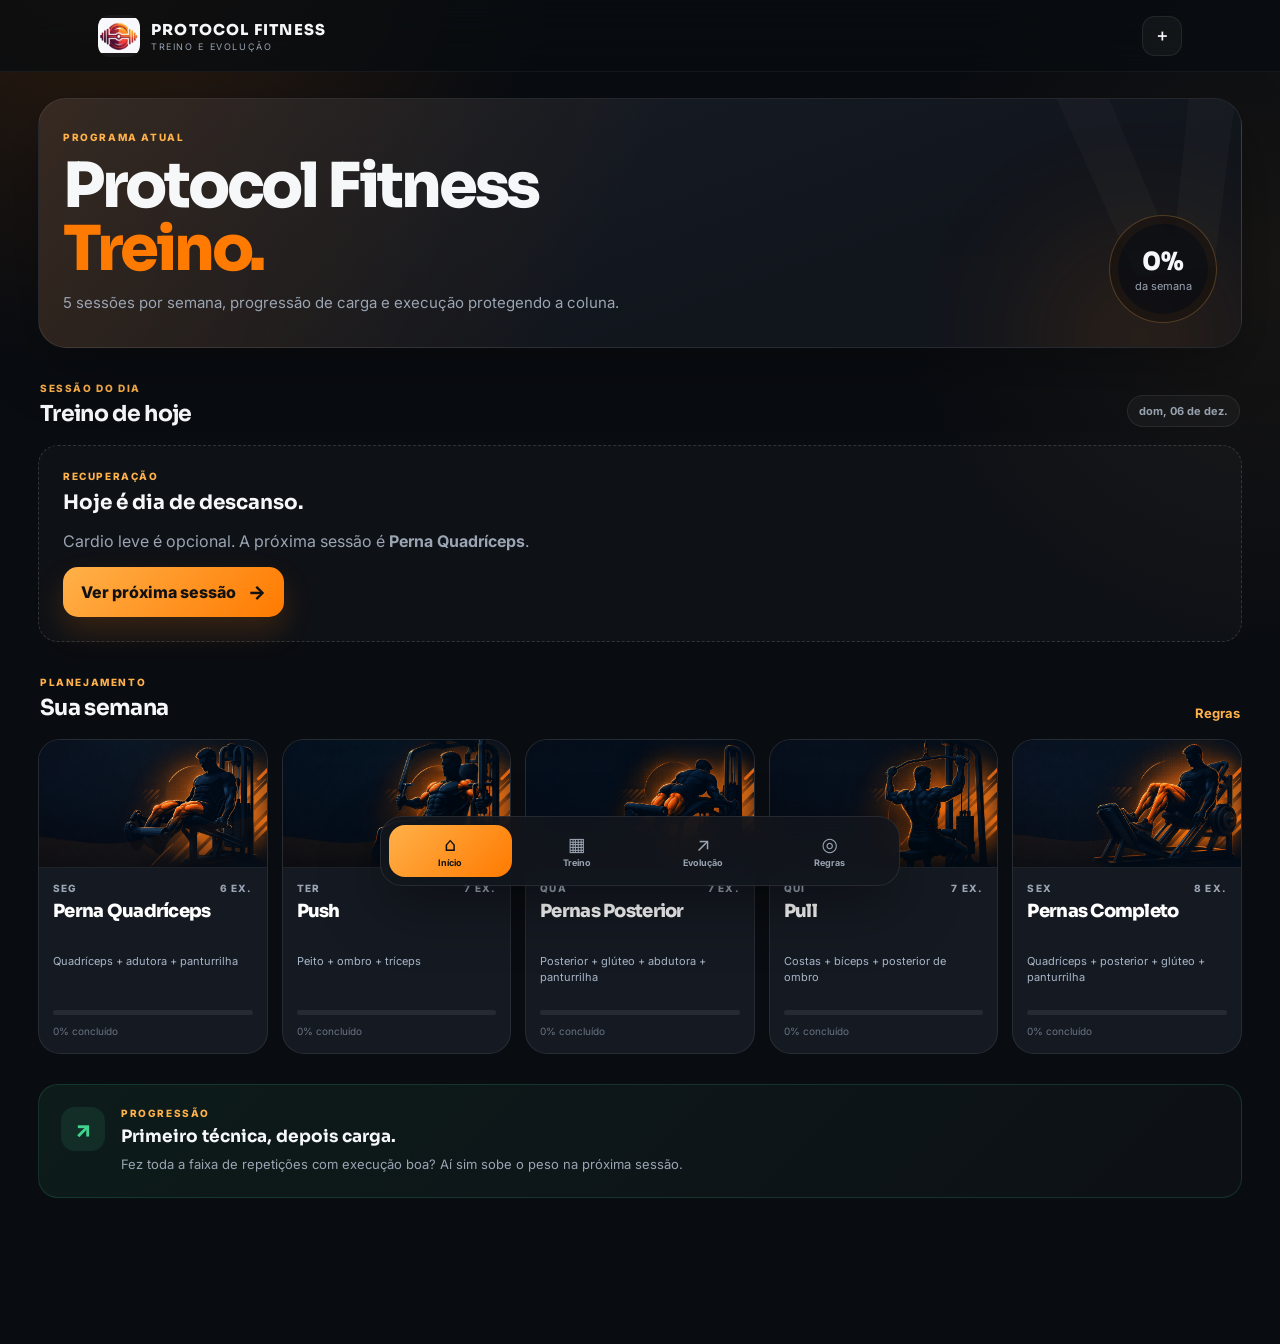
==== index.html @ 6de8e130 "Add files via upload" ====
<!doctype html>
<html lang="pt-BR">
<head>
  <meta charset="utf-8">
  <meta name="viewport" content="width=device-width, initial-scale=1, viewport-fit=cover">
  <meta name="theme-color" content="#0A0D12">
  <meta name="description" content="Treino de ganho de volume com prioridade em pernas.">
  <title>Protocol Fitness</title>
  <link rel="manifest" href="manifest.json?v=20260724-1">
  <link rel="preconnect" href="https://fonts.googleapis.com">
  <link rel="preconnect" href="https://fonts.gstatic.com" crossorigin>
  <link href="https://fonts.googleapis.com/css2?family=Inter:wght@400;500;600;700;800&family=Sora:wght@600;700;800&display=swap" rel="stylesheet">
  <link rel="stylesheet" href="css/style.css?v=20260724-1">
</head>
<body>
  <div class="app-shell">
    <header class="topbar">
      
      <a class="brand" href="index.html" aria-label="Página inicial">
        <img class="brand-logo" src="assets/icons/protocol-fitness-logo.png" alt="Protocol Fitness">
        <span><strong>PROTOCOL FITNESS</strong><small>TREINO E EVOLUÇÃO</small></span>
      </a>
      <button class="icon-button" id="installButton" hidden aria-label="Instalar aplicativo">＋</button>
    </header>

    <main class="page home-page">
      <section class="hero">
        <div class="hero-copy">
          <span class="eyebrow">PROGRAMA ATUAL</span>
          <h1>Protocol Fitness <span>Treino.</span></h1>
          <p>5 sessões por semana, progressão de carga e execução protegendo a coluna.</p>
        </div>
        <div class="hero-stat">
          <strong id="weekPercent">0%</strong>
          <span>da semana</span>
        </div>
      </section>

      <section class="section-block" aria-labelledby="todayTitle">
        <div class="section-heading">
          <div>
            <span class="eyebrow">SESSÃO DO DIA</span>
            <h2 id="todayTitle">Treino de hoje</h2>
          </div>
          <span class="date-pill" id="todayDate"></span>
        </div>
        <div id="todayWorkout"></div>
      </section>

      <section class="section-block" aria-labelledby="weekTitle">
        <div class="section-heading">
          <div>
            <span class="eyebrow">PLANEJAMENTO</span>
            <h2 id="weekTitle">Sua semana</h2>
          </div>
          <a class="text-link" href="orientacoes.html">Regras</a>
        </div>
        <div class="week-grid" id="weekGrid"></div>
      </section>

      <section class="insight-card">
        <div class="insight-icon">↗</div>
        <div>
          <span class="eyebrow">PROGRESSÃO</span>
          <h3>Primeiro técnica, depois carga.</h3>
          <p>Fez toda a faixa de repetições com execução boa? Aí sim sobe o peso na próxima sessão.</p>
        </div>
      </section>
    </main>

    <nav class="bottom-nav" aria-label="Navegação principal">
      <a class="nav-item active" href="index.html"><span>⌂</span><small>Início</small></a>
      <a class="nav-item" href="#weekTitle"><span>▦</span><small>Treino</small></a>
      <a class="nav-item" href="progresso.html"><span>↗</span><small>Evolução</small></a>
      <a class="nav-item" href="orientacoes.html"><span>◎</span><small>Regras</small></a>
    </nav>
  </div>

  <script src="js/treino-data.js?v=20260724-1"></script>
  <script src="js/storage.js?v=20260724-1"></script>
  <script src="js/app.js?v=20260724-1"></script>
</body>
</html>
---- css/style.css ----
:root {
  --bg: #090C11;
  --bg-soft: #0F131A;
  --surface: #151A22;
  --surface-2: #1B212B;
  --surface-3: #222A35;
  --line: rgba(255, 255, 255, .08);
  --line-strong: rgba(255, 255, 255, .14);
  --text: #F6F7F9;
  --muted: #9AA4B2;
  --muted-2: #697383;
  --orange: #FF7A00;
  --orange-2: #FFB14A;
  --green: #40D28F;
  --red: #FF5C67;
  --shadow: 0 20px 60px rgba(0, 0, 0, .28);
  --radius-sm: 14px;
  --radius: 20px;
  --radius-lg: 28px;
  --safe-bottom: max(18px, env(safe-area-inset-bottom));
}

* { box-sizing: border-box; }
html { scroll-behavior: smooth; }
body {
  margin: 0;
  color: var(--text);
  background:
    radial-gradient(circle at 8% -6%, rgba(255,122,0,.16), transparent 28rem),
    radial-gradient(circle at 100% 20%, rgba(255,177,74,.06), transparent 24rem),
    var(--bg);
  font-family: Inter, system-ui, -apple-system, BlinkMacSystemFont, "Segoe UI", sans-serif;
  min-height: 100vh;
}
button, input { font: inherit; }
button, a { -webkit-tap-highlight-color: transparent; }
a { color: inherit; text-decoration: none; }
img { display: block; max-width: 100%; }

.app-shell { min-height: 100vh; padding-bottom: calc(88px + var(--safe-bottom)); }
.page { width: min(100%, 1120px); margin: 0 auto; padding: 18px 18px 40px; }

.topbar {
  position: sticky;
  top: 0;
  z-index: 20;
  height: 72px;
  display: flex;
  align-items: center;
  justify-content: space-between;
  padding: 0 max(18px, calc((100vw - 1120px)/2 + 18px));
  background: rgba(9,12,17,.76);
  backdrop-filter: blur(18px);
  border-bottom: 1px solid rgba(255,255,255,.05);
}
.brand { display: inline-flex; align-items: center; gap: 11px; }
.brand-mark {
  width: 38px; height: 38px; display: grid; place-items: center;
  border-radius: 12px; font: 800 18px Sora; color: #111;
  background: linear-gradient(135deg, var(--orange-2), var(--orange));
  box-shadow: 0 10px 30px rgba(255,122,0,.22);
}
.brand strong { display: block; font: 800 15px Sora; letter-spacing: .08em; }
.brand small { display: block; margin-top: 2px; color: var(--muted); font-size: 9px; letter-spacing: .18em; }
.page-brand { font: 800 13px Sora; letter-spacing: .14em; }
.icon-button, .back-button {
  width: 40px; height: 40px; border: 1px solid var(--line);
  border-radius: 13px; background: rgba(255,255,255,.04); color: var(--text);
  display: grid; place-items: center; cursor: pointer; font-weight: 800;
}
.back-button { font-size: 30px; line-height: 1; padding-bottom: 4px; }
.icon-button.ghost { opacity: .55; cursor: default; }

.hero {
  position: relative;
  overflow: hidden;
  min-height: 248px;
  margin-top: 8px;
  padding: 32px 24px;
  border: 1px solid var(--line);
  border-radius: var(--radius-lg);
  background:
    linear-gradient(115deg, rgba(255,122,0,.13), transparent 48%),
    linear-gradient(160deg, #191E27, #11151C 68%);
  box-shadow: var(--shadow);
}
.hero::before {
  content: "V";
  position: absolute; right: -18px; top: -44px;
  font: 800 260px/1 Sora; color: rgba(255,255,255,.025);
  transform: rotate(-8deg);
}
.hero::after {
  content: "";
  position: absolute; width: 160px; height: 160px; right: 22px; bottom: -70px;
  border-radius: 50%; background: var(--orange); filter: blur(80px); opacity: .22;
}
.hero-copy { position: relative; z-index: 1; max-width: 620px; }
.eyebrow {
  display: block;
  color: var(--orange-2);
  font-size: 10px;
  font-weight: 800;
  letter-spacing: .16em;
}
.hero h1, .progress-hero h1, .rules-hero h1 {
  margin: 12px 0 10px;
  font: 800 clamp(34px, 7vw, 62px)/1.02 Sora;
  letter-spacing: -.05em;
}
.hero h1 span, .progress-hero h1 span { color: var(--orange); }
.hero p, .progress-hero p, .rules-hero p {
  margin: 0; max-width: 600px; color: var(--muted);
  font-size: 15px; line-height: 1.6;
}
.hero-stat {
  position: absolute; z-index: 2; right: 24px; bottom: 24px;
  width: 108px; height: 108px; border-radius: 50%;
  display: grid; place-content: center; text-align: center;
  background: rgba(9,12,17,.72);
  border: 1px solid rgba(255,177,74,.28);
  box-shadow: inset 0 0 0 8px rgba(255,122,0,.05);
}
.hero-stat strong { font: 800 25px Sora; }
.hero-stat span { margin-top: 2px; color: var(--muted); font-size: 11px; }

.section-block { margin-top: 30px; }
.section-heading {
  display: flex; justify-content: space-between; align-items: end;
  gap: 18px; margin-bottom: 14px; padding: 0 2px;
}
.section-heading h2 { margin: 6px 0 0; font: 700 22px Sora; letter-spacing: -.03em; }
.date-pill {
  padding: 8px 11px; border-radius: 999px; border: 1px solid var(--line);
  background: rgba(255,255,255,.035); color: var(--muted); font-size: 11px; font-weight: 700;
}
.text-link { color: var(--orange-2); font-size: 13px; font-weight: 700; }

.today-card {
  position: relative; min-height: 290px; overflow: hidden; border-radius: var(--radius-lg);
  border: 1px solid var(--line); background: var(--surface); box-shadow: var(--shadow);
}
.today-card .cover-image { position: absolute; inset: 0; width: 100%; height: 100%; object-fit: cover; }
.today-card::after {
  content: ""; position: absolute; inset: 0;
  background: linear-gradient(90deg, rgba(8,11,16,.98) 0%, rgba(8,11,16,.82) 48%, rgba(8,11,16,.1) 100%);
}
.today-content { position: relative; z-index: 2; max-width: 66%; padding: 28px; }
.today-content h3 { margin: 9px 0 8px; font: 800 clamp(27px, 6vw, 42px)/1.05 Sora; letter-spacing: -.05em; }
.today-content p { margin: 0 0 18px; color: #C3CAD4; line-height: 1.5; }
.meta-row { display: flex; flex-wrap: wrap; gap: 8px; margin-bottom: 22px; }
.meta-chip {
  padding: 8px 10px; border-radius: 999px; background: rgba(255,255,255,.07);
  border: 1px solid rgba(255,255,255,.07); color: #D8DDE5; font-size: 11px; font-weight: 700;
}
.primary-button, .secondary-button, .finish-button {
  border: 0; border-radius: 15px; cursor: pointer; font-weight: 800;
}
.primary-button {
  display: inline-flex; align-items: center; justify-content: center; gap: 12px;
  min-height: 50px; padding: 0 18px; background: linear-gradient(135deg, var(--orange-2), var(--orange));
  color: #111; box-shadow: 0 14px 30px rgba(255,122,0,.18);
}
.primary-button span { font-size: 19px; }
.primary-button.compact { min-height: 46px; }
.secondary-button {
  min-height: 46px; padding: 0 14px; color: var(--text);
  border: 1px solid var(--line); background: rgba(255,255,255,.05);
}
.text-button { border: 0; background: transparent; color: var(--muted); cursor: pointer; font-weight: 700; }

.rest-card {
  padding: 24px; border: 1px dashed var(--line-strong); border-radius: var(--radius);
  background: rgba(255,255,255,.025); color: var(--muted);
}
.rest-card h3 { color: var(--text); margin: 8px 0; font: 700 20px Sora; }

.week-grid { display: grid; grid-template-columns: repeat(5, minmax(0,1fr)); gap: 12px; }
.week-card {
  position: relative; min-height: 240px; overflow: hidden;
  border: 1px solid var(--line); border-radius: var(--radius);
  background: var(--surface); transition: transform .2s ease, border-color .2s ease;
}
.week-card:hover { transform: translateY(-3px); border-color: rgba(255,177,74,.28); }
.week-card img { width: 100%; height: 120px; object-fit: cover; border-bottom: 1px solid var(--line); }
.week-card-body { padding: 15px; }
.week-card-day { display: flex; justify-content: space-between; color: var(--muted); font-size: 10px; font-weight: 800; letter-spacing: .12em; }
.week-card h3 { margin: 10px 0 7px; font: 700 16px/1.15 Sora; letter-spacing: -.03em; }
.week-card p { margin: 0; color: var(--muted); font-size: 11px; line-height: 1.45; min-height: 32px; }
.mini-progress { height: 5px; margin-top: 14px; border-radius: 99px; overflow: hidden; background: rgba(255,255,255,.07); }
.mini-progress span { display: block; height: 100%; border-radius: inherit; background: linear-gradient(90deg, var(--orange), var(--orange-2)); }
.week-card-status { margin-top: 8px; color: var(--muted-2); font-size: 10px; }
.week-card-status.done { color: var(--green); }

.insight-card {
  margin-top: 30px; display: grid; grid-template-columns: auto 1fr; gap: 16px;
  padding: 22px; border-radius: var(--radius); border: 1px solid rgba(64,210,143,.16);
  background: linear-gradient(135deg, rgba(64,210,143,.08), rgba(255,255,255,.02));
}
.insight-icon {
  width: 44px; height: 44px; display: grid; place-items: center; border-radius: 14px;
  background: rgba(64,210,143,.1); color: var(--green); font-size: 22px; font-weight: 800;
}
.insight-card h3 { margin: 7px 0 7px; font: 700 17px Sora; }
.insight-card p { margin: 0; color: var(--muted); font-size: 13px; line-height: 1.55; }

.bottom-nav {
  position: fixed; z-index: 30; left: 50%; bottom: 14px;
  width: min(calc(100% - 24px), 520px); transform: translateX(-50%);
  display: grid; grid-template-columns: repeat(4,1fr); gap: 4px;
  padding: 8px; padding-bottom: max(8px, env(safe-area-inset-bottom));
  border: 1px solid rgba(255,255,255,.09); border-radius: 22px;
  background: rgba(18,22,29,.86); backdrop-filter: blur(18px); box-shadow: 0 22px 60px rgba(0,0,0,.36);
}
.nav-item {
  min-height: 52px; border-radius: 16px; display: grid; place-content: center; justify-items: center;
  gap: 3px; color: var(--muted); transition: .2s ease;
}
.nav-item span { font-size: 19px; line-height: 1; }
.nav-item small { font-size: 9px; font-weight: 700; }
.nav-item.active { color: #111; background: linear-gradient(135deg, var(--orange-2), var(--orange)); }

/* Workout */
.workout-cover {
  position: relative; min-height: 280px; overflow: hidden; border: 1px solid var(--line);
  border-radius: var(--radius-lg); background: var(--surface); box-shadow: var(--shadow);
}
.workout-cover img { position: absolute; inset: 0; width: 100%; height: 100%; object-fit: cover; }
.workout-cover::after { content: ""; position: absolute; inset: 0; background: linear-gradient(0deg, rgba(9,12,17,.98), rgba(9,12,17,.12)); }
.workout-cover-copy { position: absolute; z-index: 2; left: 24px; right: 24px; bottom: 24px; }
.workout-cover h1 { margin: 8px 0 8px; font: 800 clamp(30px,6vw,52px)/1.04 Sora; letter-spacing: -.05em; }
.workout-cover p { margin: 0; color: #CED4DD; }
.workout-progress-card {
  margin-top: 14px; padding: 18px; border: 1px solid var(--line); border-radius: var(--radius);
  background: var(--surface);
}
.progress-copy { display: flex; justify-content: space-between; align-items: center; margin-bottom: 12px; }
.progress-copy div { display: flex; gap: 7px; align-items: baseline; }
.progress-copy span { color: var(--muted); font-size: 12px; }
.progress-track { height: 8px; overflow: hidden; border-radius: 99px; background: rgba(255,255,255,.07); }
.progress-track span { display: block; width: 0; height: 100%; border-radius: inherit; background: linear-gradient(90deg,var(--orange),var(--orange-2)); transition: width .25s ease; }
.exercise-list { display: grid; gap: 14px; margin-top: 20px; }
.exercise-card {
  border: 1px solid var(--line); border-radius: var(--radius); overflow: hidden;
  background: linear-gradient(160deg, rgba(255,255,255,.035), rgba(255,255,255,.015));
}
.exercise-card-head { display: grid; grid-template-columns: 52px 1fr auto; gap: 13px; align-items: center; padding: 18px; }
.exercise-index {
  width: 52px; height: 52px; display: grid; place-items: center; border-radius: 16px;
  background: linear-gradient(135deg, rgba(255,177,74,.14), rgba(255,122,0,.06));
  color: var(--orange-2); border: 1px solid rgba(255,177,74,.16); font: 800 14px Sora;
}
.exercise-title h2 { margin: 0 0 5px; font: 700 17px/1.2 Sora; letter-spacing: -.03em; }
.exercise-title p { margin: 0; color: var(--muted); font-size: 11px; }
.exercise-badge { padding: 7px 9px; border-radius: 999px; background: rgba(255,255,255,.05); color: var(--muted); font-size: 10px; font-weight: 800; }
.exercise-note { margin: 0 18px 16px; padding: 12px 14px; border-left: 3px solid var(--orange); border-radius: 0 10px 10px 0; background: rgba(255,122,0,.06); color: #C9D0D9; font-size: 12px; line-height: 1.5; }
.set-table { border-top: 1px solid var(--line); }
.set-row {
  display: grid; grid-template-columns: 42px minmax(76px,1fr) minmax(76px,1fr) 48px;
  gap: 9px; align-items: center; padding: 11px 18px; border-bottom: 1px solid rgba(255,255,255,.05);
}
.set-row:last-child { border-bottom: 0; }
.set-number { color: var(--muted); font-size: 11px; font-weight: 800; }
.input-wrap { position: relative; }
.input-wrap input {
  width: 100%; height: 42px; padding: 0 30px 0 11px; color: var(--text);
  border: 1px solid var(--line); border-radius: 12px; outline: none; background: rgba(255,255,255,.035);
}
.input-wrap input:focus { border-color: rgba(255,122,0,.55); box-shadow: 0 0 0 3px rgba(255,122,0,.08); }
.input-wrap span { position: absolute; right: 9px; top: 50%; transform: translateY(-50%); color: var(--muted-2); font-size: 9px; }
.set-check {
  width: 42px; height: 42px; border-radius: 13px; border: 1px solid var(--line);
  background: rgba(255,255,255,.035); color: var(--muted); cursor: pointer; font-weight: 800;
}
.set-check.done { color: #07130D; background: var(--green); border-color: transparent; }
.finish-button {
  width: 100%; min-height: 56px; margin-top: 20px; padding: 0 20px;
  display: flex; align-items: center; justify-content: space-between;
  color: #111; background: linear-gradient(135deg,var(--orange-2),var(--orange));
  box-shadow: 0 16px 36px rgba(255,122,0,.18);
}
.timer-sheet {
  position: fixed; z-index: 50; inset: 0; display: none; align-items: end; justify-content: center;
  background: rgba(0,0,0,.56); backdrop-filter: blur(8px);
}
.timer-sheet.open { display: flex; }
.timer-panel {
  width: min(100%, 520px); padding: 12px 22px calc(24px + env(safe-area-inset-bottom));
  text-align: center; border-radius: 28px 28px 0 0; border: 1px solid var(--line);
  background: #151A22; box-shadow: 0 -20px 70px rgba(0,0,0,.4);
}
.timer-grip { width: 44px; height: 4px; margin: 0 auto 22px; border-radius: 99px; background: rgba(255,255,255,.15); }
.timer-value { display: block; margin: 8px 0; font: 800 58px Sora; letter-spacing: -.06em; }
.timer-panel p { margin: 0 0 20px; color: var(--muted); }
.timer-actions { display: grid; grid-template-columns: 1fr 1.3fr 1fr; gap: 10px; margin-bottom: 12px; }

/* Progress */
.progress-hero, .rules-hero { padding: 24px 2px 8px; }
.metric-grid { display: grid; grid-template-columns: repeat(3,1fr); gap: 12px; margin-top: 22px; }
.metric-card {
  min-height: 130px; padding: 18px; border-radius: var(--radius);
  border: 1px solid var(--line); background: var(--surface);
}
.metric-card span { color: var(--muted); font-size: 11px; font-weight: 700; }
.metric-card strong { display: block; margin: 12px 0 5px; font: 800 31px Sora; }
.metric-card small { color: var(--muted-2); }
.chart-card { padding: 20px; border: 1px solid var(--line); border-radius: var(--radius); background: var(--surface); }
.chart-row { display: grid; grid-template-columns: 84px 1fr 40px; gap: 12px; align-items: center; margin: 14px 0; }
.chart-row span { color: var(--muted); font-size: 11px; font-weight: 700; }
.chart-bar { height: 10px; border-radius: 99px; overflow: hidden; background: rgba(255,255,255,.06); }
.chart-bar i { display: block; height: 100%; border-radius: inherit; background: linear-gradient(90deg,var(--orange),var(--orange-2)); }
.chart-row strong { text-align: right; font-size: 11px; }
.history-list { display: grid; gap: 10px; }
.history-item {
  display: flex; justify-content: space-between; gap: 16px; align-items: center;
  padding: 16px; border: 1px solid var(--line); border-radius: 16px; background: rgba(255,255,255,.025);
}
.history-item h3 { margin: 0 0 5px; font: 700 14px Sora; }
.history-item p { margin: 0; color: var(--muted); font-size: 11px; }
.history-item strong { color: var(--green); font-size: 12px; }
.empty-state { padding: 24px; text-align: center; border: 1px dashed var(--line); border-radius: var(--radius); color: var(--muted); }

/* Rules */
.rule-card {
  display: grid; grid-template-columns: auto 1fr; gap: 18px; margin-top: 20px; padding: 22px;
  border: 1px solid rgba(255,122,0,.18); border-radius: var(--radius);
  background: linear-gradient(135deg, rgba(255,122,0,.07), rgba(255,255,255,.02));
}
.rule-card.warning { border-color: rgba(255,92,103,.18); background: linear-gradient(135deg, rgba(255,92,103,.07), rgba(255,255,255,.02)); }
.rule-card-icon {
  width: 46px; height: 46px; display: grid; place-items: center; border-radius: 15px;
  color: var(--orange-2); background: rgba(255,122,0,.1); font: 800 12px Sora;
}
.rule-card.warning .rule-card-icon { color: var(--red); background: rgba(255,92,103,.1); }
.rule-card h2 { margin: 7px 0 10px; font: 700 20px Sora; }
.rule-card ul { margin: 0; padding-left: 18px; color: var(--muted); line-height: 1.62; font-size: 13px; }
.rule-card li + li { margin-top: 8px; }
.cycle-list { display: grid; gap: 10px; }
.cycle-item {
  display: grid; grid-template-columns: 48px 1fr; gap: 14px; align-items: start;
  padding: 18px; border: 1px solid var(--line); border-radius: 16px; background: rgba(255,255,255,.025);
}
.cycle-item > span { color: var(--orange-2); font: 800 13px Sora; }
.cycle-item strong { font: 700 14px Sora; }
.cycle-item p { margin: 6px 0 0; color: var(--muted); font-size: 12px; line-height: 1.5; }
.medical-note {
  margin-top: 18px; padding: 16px; border-radius: 14px; border: 1px solid var(--line);
  color: var(--muted-2); font-size: 11px; line-height: 1.5;
}

@media (max-width: 900px) {
  .week-grid { grid-template-columns: repeat(2, minmax(0,1fr)); }
  .week-card:last-child { grid-column: 1 / -1; }
}
@media (max-width: 620px) {
  .page { padding-inline: 14px; }
  .topbar { padding-inline: 14px; }
  .hero { min-height: 315px; padding: 25px 20px; }
  .hero-copy { max-width: 100%; }
  .hero-stat { width: 92px; height: 92px; right: 18px; bottom: 18px; }
  .today-card { min-height: 360px; }
  .today-card::after { background: linear-gradient(0deg, rgba(8,11,16,.98) 0%, rgba(8,11,16,.82) 58%, rgba(8,11,16,.1) 100%); }
  .today-content { position: absolute; left: 0; right: 0; bottom: 0; max-width: none; padding: 22px; }
  .today-content h3 { font-size: 31px; }
  .week-grid { grid-template-columns: 1fr 1fr; gap: 10px; }
  .week-card { min-height: 230px; }
  .week-card img { height: 110px; }
  .week-card:last-child { grid-column: 1 / -1; }
  .metric-grid { grid-template-columns: 1fr; }
  .metric-card { min-height: 112px; }
  .exercise-card-head { grid-template-columns: 46px 1fr; }
  .exercise-index { width: 46px; height: 46px; }
  .exercise-badge { grid-column: 2; justify-self: start; margin-top: -7px; }
  .set-row { grid-template-columns: 34px minmax(68px,1fr) minmax(68px,1fr) 42px; padding-inline: 12px; gap: 7px; }
  .input-wrap input { padding-left: 8px; padding-right: 26px; }
  .rule-card { grid-template-columns: 1fr; }
  .chart-row { grid-template-columns: 68px 1fr 34px; gap: 8px; }
}
/* --- Ajustes v2 --- */
.brand-compact { gap: 10px; }
.brand-compact .brand-mark { width: 34px; height: 34px; font-size: 13px; }
.brand-compact strong { font-size: 13px; }
.brand-compact small { font-size: 8px; }

.week-card {
  min-height: 250px;
}
.week-card img {
  height: 128px;
  object-fit: cover;
}
.week-card-body {
  padding: 14px;
}
.week-card h3.week-title {
  margin: 10px 0 7px;
  font: 800 20px/1.04 Sora;
  letter-spacing: -.045em;
  color: #fff;
  min-height: 42px;
  word-break: break-word;
}
.week-card p {
  font-size: 11px;
  line-height: 1.4;
  min-height: 34px;
}

.compact-progress {
  margin-top: 16px;
}

.simple-exercise-list {
  display: grid;
  gap: 16px;
  margin-top: 18px;
}
.simple-exercise-card {
  padding: 22px 18px;
  border-radius: 24px;
  border: 1px solid rgba(255,255,255,.08);
  background: linear-gradient(180deg, rgba(14,24,37,.98), rgba(12,19,29,.98));
  box-shadow: 0 10px 35px rgba(0,0,0,.18);
}
.simple-exercise-card.done {
  border-color: rgba(64,210,143,.26);
  box-shadow: 0 12px 35px rgba(64,210,143,.08);
}
.simple-ex-top {
  display: flex;
  gap: 14px;
  align-items: center;
  justify-content: space-between;
}
.simple-ex-top h2 {
  margin: 0 0 8px;
  font: 800 18px/1.15 Sora;
  letter-spacing: -.03em;
}
.simple-ex-top p {
  margin: 0;
  color: #B7C0CB;
  font-size: 15px;
}
.simple-ex-bottom {
  margin-top: 18px;
  display: flex;
  align-items: center;
  gap: 14px;
}
.simple-weight-wrap {
  flex: 1;
}
.simple-weight-wrap input {
  width: 100%;
  height: 54px;
  border-radius: 16px;
  border: 1px solid rgba(255,255,255,.08);
  background: rgba(6,14,23,.85);
  color: var(--text);
  outline: none;
  padding: 0 16px;
  font-size: 16px;
}
.simple-weight-wrap input::placeholder {
  color: #6D7A8A;
}
.simple-weight-wrap input:focus {
  border-color: rgba(255,122,0,.6);
  box-shadow: 0 0 0 3px rgba(255,122,0,.08);
}
.exercise-check {
  width: 42px;
  min-width: 42px;
  height: 42px;
  border-radius: 12px;
  border: 1px solid rgba(255,255,255,.14);
  background: rgba(255,255,255,.06);
  color: #0B1310;
  font-size: 24px;
  font-weight: 800;
  cursor: pointer;
}
.exercise-check.done {
  background: var(--green);
  border-color: transparent;
}
.finish-button {
  margin-top: 18px;
}

@media (max-width: 620px) {
  .week-card {
    min-height: 244px;
  }
  .week-card h3.week-title {
    font-size: 18px;
    min-height: 38px;
  }
  .week-card p {
    min-height: 30px;
  }
  .simple-exercise-card {
    padding: 18px 16px;
    border-radius: 20px;
  }
  .simple-ex-top h2 {
    font-size: 17px;
  }
  .simple-ex-top p {
    font-size: 14px;
  }
  .simple-weight-wrap input {
    height: 52px;
    font-size: 15px;
  }
}


/* Protocol Fitness logo */
.brand-logo {
  width: 42px;
  height: 42px;
  object-fit: contain;
  display: block;
  border-radius: 12px;
  background: rgba(255,255,255,.04);
}
.brand-compact .brand-logo {
  width: 36px;
  height: 36px;
}
.brand-mark { display: none; }
@media (max-width: 620px) {
  .brand-logo { width: 38px; height: 38px; }
  .brand strong { font-size: 13px; }
  .brand small { font-size: 8px; }
}


/* Cover image updates and text positioning */
.week-card {
  overflow: hidden;
}
.week-card img {
  height: 132px;
  object-fit: cover;
  object-position: 62% center;
}
.today-card .cover-image {
  object-position: 62% center;
}
.today-content {
  padding: 28px 30px;
}
.today-content h3 {
  max-width: 74%;
}
.hero-copy, .today-content, .workout-cover-copy {
  position: relative;
  z-index: 2;
}
.workout-cover-copy {
  left: 0;
  right: 0;
  padding-right: 30px;
}
@media (max-width: 620px) {
  .week-card img {
    height: 126px;
    object-position: 64% center;
  }
  .today-content {
    padding: 22px 24px;
  }
  .today-content h3 {
    max-width: 82%;
  }
}


/* Weekly planning section v3 */
.page {
  width: min(100%, 1240px);
}
.section-block {
  margin-top: 34px;
}
.section-heading {
  margin-bottom: 18px;
}
.week-grid {
  display: grid;
  grid-template-columns: repeat(5, minmax(0, 1fr));
  gap: 14px;
  align-items: stretch;
}
.week-card {
  min-height: 300px;
  border-radius: 22px;
  overflow: hidden;
}
.week-card img {
  width: 100%;
  height: 128px;
  object-fit: cover;
  object-position: center right;
  display: block;
  background: #0b1017;
}
.week-card-body {
  padding: 14px 14px 16px;
}
.week-card-day {
  margin-bottom: 8px;
}
.week-card h3.week-title {
  margin: 0 0 12px;
  font: 800 18px/1.08 Sora;
  letter-spacing: -.04em;
  min-height: 40px;
}
.week-card p {
  margin: 0 0 14px;
  min-height: 42px;
  color: #a9b6c8;
}
.mini-progress {
  margin-top: 4px;
}
.week-card-status {
  margin-top: 10px;
}
.today-card {
  overflow: hidden;
}
.today-card .cover-image {
  object-position: center right;
}
.today-content {
  padding: 28px 28px 26px;
}
.today-content h3 {
  max-width: 78%;
}

@media (max-width: 1100px) {
  .week-grid {
    grid-template-columns: repeat(3, minmax(0,1fr));
  }
}
@media (max-width: 820px) {
  .week-grid {
    grid-template-columns: repeat(2, minmax(0,1fr));
  }
}
@media (max-width: 620px) {
  .page {
    width: 100%;
  }
  .week-grid {
    grid-template-columns: 1fr 1fr;
    gap: 10px;
  }
  .week-card {
    min-height: 278px;
    border-radius: 18px;
  }
  .week-card img {
    height: 110px;
  }
  .week-card h3.week-title {
    font-size: 16px;
    min-height: 34px;
  }
  .week-card p {
    min-height: 38px;
    font-size: 12px;
  }
}
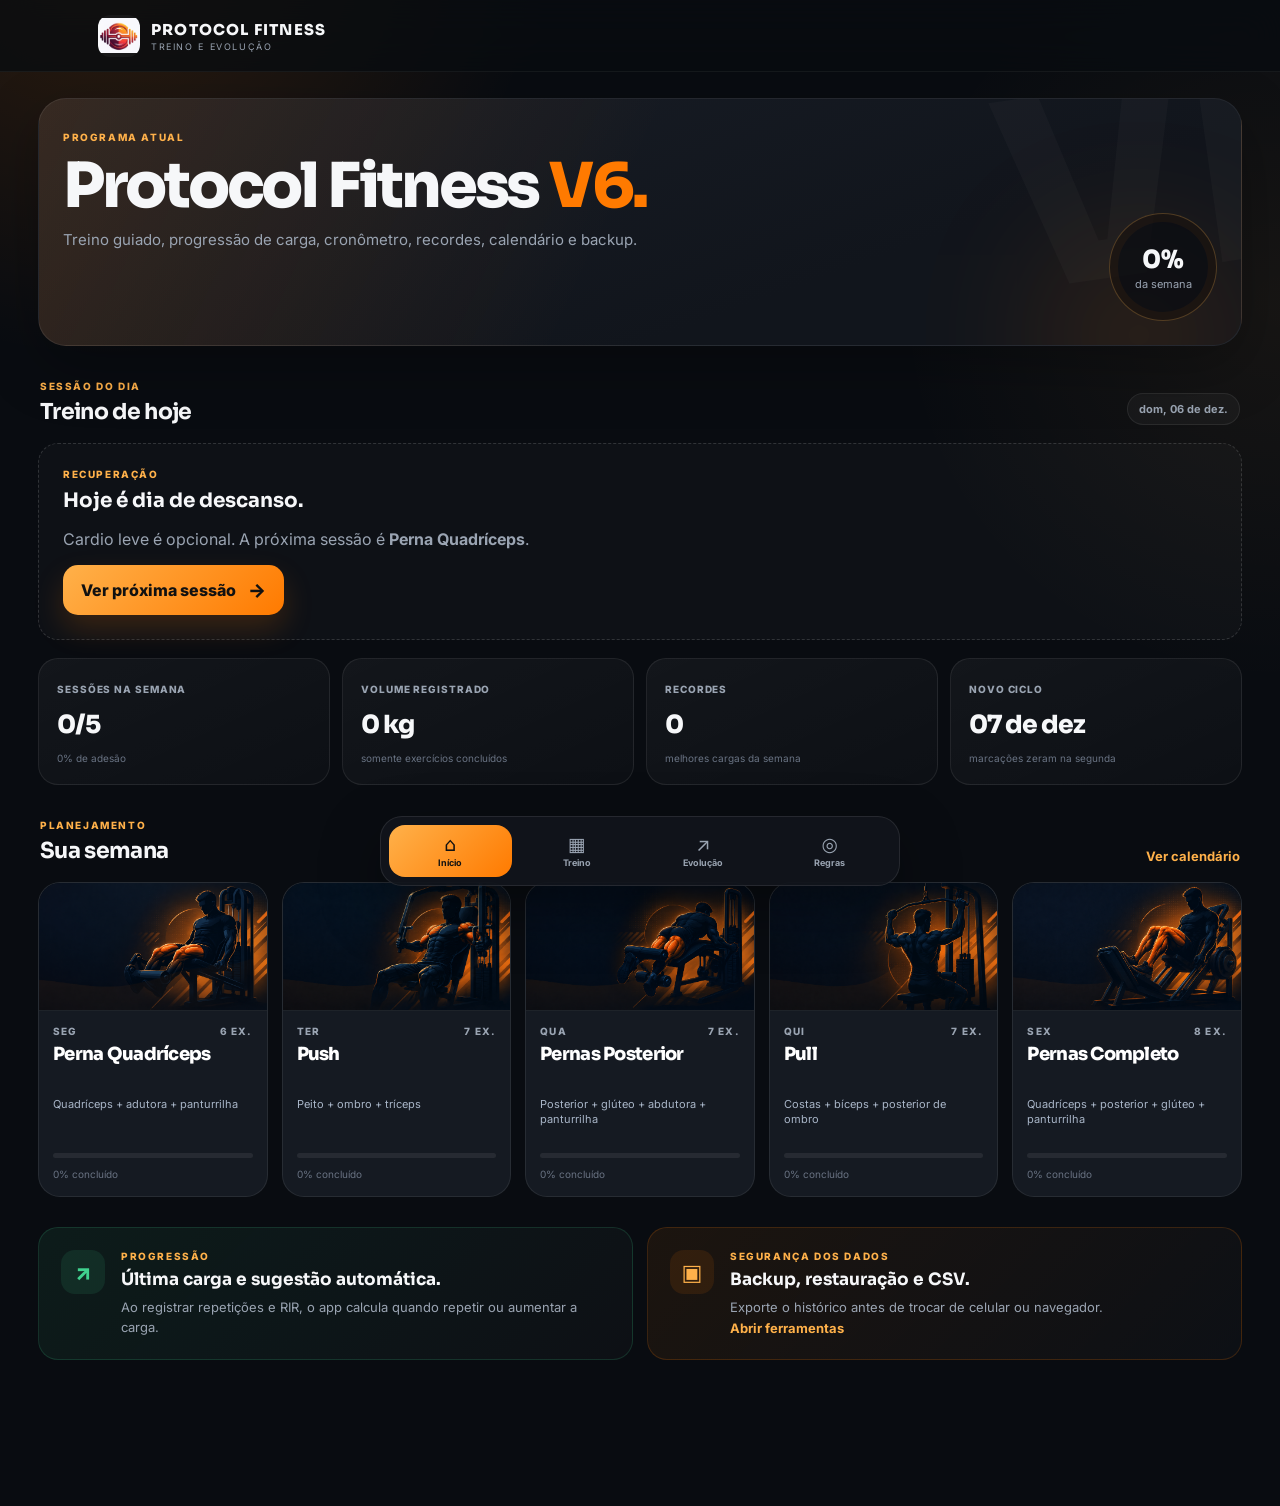
==== commit 5d74695a: "protocol-fitness-v6-teste" ====
--- a/index.html
+++ b/index.html
@@ -4,18 +4,17 @@
   <meta charset="utf-8">
   <meta name="viewport" content="width=device-width, initial-scale=1, viewport-fit=cover">
   <meta name="theme-color" content="#0A0D12">
-  <meta name="description" content="Treino de ganho de volume com prioridade em pernas.">
+  <meta name="description" content="Treino, progressão de carga e evolução no Protocol Fitness.">
   <title>Protocol Fitness</title>
-  <link rel="manifest" href="manifest.json?v=20260724-1">
+  <link rel="manifest" href="manifest.json?v=20260725-1">
   <link rel="preconnect" href="https://fonts.googleapis.com">
   <link rel="preconnect" href="https://fonts.gstatic.com" crossorigin>
   <link href="https://fonts.googleapis.com/css2?family=Inter:wght@400;500;600;700;800&family=Sora:wght@600;700;800&display=swap" rel="stylesheet">
-  <link rel="stylesheet" href="css/style.css?v=20260724-1">
+  <link rel="stylesheet" href="css/style.css?v=20260725-1">
 </head>
 <body>
   <div class="app-shell">
     <header class="topbar">
-      
       <a class="brand" href="index.html" aria-label="Página inicial">
         <img class="brand-logo" src="assets/icons/protocol-fitness-logo.png" alt="Protocol Fitness">
         <span><strong>PROTOCOL FITNESS</strong><small>TREINO E EVOLUÇÃO</small></span>
@@ -24,11 +23,11 @@
     </header>
 
     <main class="page home-page">
-      <section class="hero">
+      <section class="hero v56-home-hero">
         <div class="hero-copy">
           <span class="eyebrow">PROGRAMA ATUAL</span>
-          <h1>Protocol Fitness <span>Treino.</span></h1>
-          <p>5 sessões por semana, progressão de carga e execução protegendo a coluna.</p>
+          <h1>Protocol Fitness <span>V6.</span></h1>
+          <p>Treino guiado, progressão de carga, cronômetro, recordes, calendário e backup.</p>
         </div>
         <div class="hero-stat">
           <strong id="weekPercent">0%</strong>
@@ -38,33 +37,31 @@
 
       <section class="section-block" aria-labelledby="todayTitle">
         <div class="section-heading">
-          <div>
-            <span class="eyebrow">SESSÃO DO DIA</span>
-            <h2 id="todayTitle">Treino de hoje</h2>
-          </div>
+          <div><span class="eyebrow">SESSÃO DO DIA</span><h2 id="todayTitle">Treino de hoje</h2></div>
           <span class="date-pill" id="todayDate"></span>
         </div>
         <div id="todayWorkout"></div>
       </section>
 
+      <section class="home-stat-grid" id="homeStats"></section>
+
       <section class="section-block" aria-labelledby="weekTitle">
         <div class="section-heading">
-          <div>
-            <span class="eyebrow">PLANEJAMENTO</span>
-            <h2 id="weekTitle">Sua semana</h2>
-          </div>
-          <a class="text-link" href="orientacoes.html">Regras</a>
+          <div><span class="eyebrow">PLANEJAMENTO</span><h2 id="weekTitle">Sua semana</h2></div>
+          <a class="text-link" href="progresso.html">Ver calendário</a>
         </div>
         <div class="week-grid" id="weekGrid"></div>
       </section>
 
-      <section class="insight-card">
-        <div class="insight-icon">↗</div>
-        <div>
-          <span class="eyebrow">PROGRESSÃO</span>
-          <h3>Primeiro técnica, depois carga.</h3>
-          <p>Fez toda a faixa de repetições com execução boa? Aí sim sobe o peso na próxima sessão.</p>
-        </div>
+      <section class="home-feature-grid">
+        <article class="insight-card">
+          <div class="insight-icon">↗</div>
+          <div><span class="eyebrow">PROGRESSÃO</span><h3>Última carga e sugestão automática.</h3><p>Ao registrar repetições e RIR, o app calcula quando repetir ou aumentar a carga.</p></div>
+        </article>
+        <article class="insight-card compact-insight">
+          <div class="insight-icon">▣</div>
+          <div><span class="eyebrow">SEGURANÇA DOS DADOS</span><h3>Backup, restauração e CSV.</h3><p>Exporte o histórico antes de trocar de celular ou navegador.</p><a class="text-link" href="progresso.html#dataTools">Abrir ferramentas</a></div>
+        </article>
       </section>
     </main>
 
@@ -76,8 +73,8 @@
     </nav>
   </div>
 
-  <script src="js/treino-data.js?v=20260724-1"></script>
-  <script src="js/storage.js?v=20260724-1"></script>
-  <script src="js/app.js?v=20260724-1"></script>
+  <script src="js/treino-data.js?v=20260725-1"></script>
+  <script src="js/storage.js?v=20260725-1"></script>
+  <script src="js/app.js?v=20260725-1"></script>
 </body>
 </html>
--- a/css/style.css
+++ b/css/style.css
@@ -678,3 +678,647 @@
     font-size: 12px;
   }
 }
+
+/* =========================================================
+   Protocol Fitness V5 + V6
+   ========================================================= */
+[hidden] { display: none !important; }
+body.modal-open { overflow: hidden; }
+button, input, select, textarea { font: inherit; }
+select, textarea { color-scheme: dark; }
+
+.v56-home-hero::before { content: "VI"; right: -38px; }
+.v56-today-card .today-history-line {
+  margin: -8px 0 16px;
+  color: var(--orange-2);
+  font-size: 12px;
+  font-weight: 700;
+}
+.home-stat-grid {
+  display: grid;
+  grid-template-columns: repeat(4, minmax(0, 1fr));
+  gap: 12px;
+  margin-top: 18px;
+}
+.home-stat-grid article {
+  padding: 18px;
+  min-height: 126px;
+  border: 1px solid var(--line);
+  border-radius: var(--radius);
+  background: linear-gradient(155deg, rgba(255,255,255,.045), rgba(255,255,255,.018));
+}
+.home-stat-grid span {
+  color: var(--muted);
+  font-size: 10px;
+  font-weight: 800;
+  letter-spacing: .09em;
+}
+.home-stat-grid strong {
+  display: block;
+  margin: 12px 0 6px;
+  font: 800 25px Sora;
+  letter-spacing: -.04em;
+}
+.home-stat-grid small { color: var(--muted-2); font-size: 10px; }
+.home-feature-grid {
+  display: grid;
+  grid-template-columns: 1fr 1fr;
+  gap: 14px;
+  margin-top: 30px;
+}
+.home-feature-grid .insight-card { margin-top: 0; }
+.compact-insight { border-color: rgba(255,122,0,.18); background: linear-gradient(135deg, rgba(255,122,0,.08), rgba(255,255,255,.02)); }
+.compact-insight .insight-icon { color: var(--orange-2); background: rgba(255,122,0,.1); }
+.week-last { display: block; margin-top: 7px; color: var(--muted-2); font-size: 9px; }
+
+/* Treino avançado */
+.v56-cover { min-height: 330px; }
+.v56-cover::after { background: linear-gradient(90deg, rgba(8,11,16,.97), rgba(8,11,16,.68) 48%, rgba(8,11,16,.12)); }
+.v56-cover .workout-cover-copy { top: 50%; bottom: auto; transform: translateY(-50%); max-width: 610px; }
+.cover-meta { display: flex; flex-wrap: wrap; gap: 8px; margin-top: 18px; }
+.cover-meta span {
+  padding: 7px 10px;
+  border: 1px solid rgba(255,255,255,.09);
+  border-radius: 999px;
+  background: rgba(9,12,17,.56);
+  color: #d2d8e0;
+  font-size: 10px;
+  font-weight: 700;
+}
+.v56-progress-card { position: relative; }
+.session-strip {
+  display: grid;
+  grid-template-columns: repeat(3, 1fr);
+  gap: 8px;
+  margin-top: 14px;
+  padding-top: 14px;
+  border-top: 1px solid var(--line);
+}
+.session-strip span {
+  padding: 9px 10px;
+  border-radius: 12px;
+  background: rgba(255,255,255,.025);
+  color: var(--muted);
+  font-size: 10px;
+  text-align: center;
+}
+.session-strip b { color: var(--text); }
+.workout-coach-card {
+  display: grid;
+  grid-template-columns: auto 1fr;
+  gap: 14px;
+  align-items: start;
+  margin-top: 14px;
+  padding: 18px;
+  border: 1px solid rgba(255,122,0,.16);
+  border-radius: var(--radius);
+  background: linear-gradient(135deg, rgba(255,122,0,.08), rgba(255,255,255,.018));
+}
+.coach-icon {
+  width: 42px;
+  height: 42px;
+  display: grid;
+  place-items: center;
+  border-radius: 13px;
+  color: #111;
+  background: linear-gradient(135deg, var(--orange-2), var(--orange));
+  font-weight: 900;
+}
+.workout-coach-card h2 { margin: 6px 0 6px; font: 700 16px/1.25 Sora; }
+.workout-coach-card p { margin: 0; color: var(--muted); font-size: 12px; line-height: 1.5; }
+.v56-exercise-list { gap: 18px; }
+.advanced-exercise-card {
+  overflow: hidden;
+  border: 1px solid var(--line);
+  border-radius: 24px;
+  background: linear-gradient(150deg, rgba(24,30,39,.98), rgba(13,17,23,.98));
+  box-shadow: 0 16px 44px rgba(0,0,0,.18);
+  transition: border-color .2s ease, transform .2s ease;
+}
+.advanced-exercise-card.done { border-color: rgba(64,210,143,.30); box-shadow: 0 16px 44px rgba(64,210,143,.07); }
+.advanced-ex-head {
+  display: grid;
+  grid-template-columns: 56px 1fr;
+  gap: 14px;
+  align-items: start;
+  padding: 20px 20px 16px;
+}
+.exercise-number {
+  width: 56px;
+  height: 56px;
+  display: grid;
+  place-items: center;
+  border-radius: 17px;
+  border: 1px solid rgba(255,177,74,.18);
+  background: linear-gradient(135deg, rgba(255,177,74,.15), rgba(255,122,0,.05));
+  color: var(--orange-2);
+  font: 800 15px Sora;
+}
+.exercise-title-row { display: flex; justify-content: space-between; gap: 12px; align-items: flex-start; }
+.exercise-group {
+  display: block;
+  margin-bottom: 5px;
+  color: var(--orange-2);
+  font-size: 9px;
+  font-weight: 800;
+  letter-spacing: .12em;
+  text-transform: uppercase;
+}
+.advanced-ex-title h2 { margin: 0; font: 800 clamp(18px, 3vw, 24px)/1.12 Sora; letter-spacing: -.04em; }
+.swap-button {
+  flex: none;
+  min-height: 36px;
+  padding: 0 12px;
+  border: 1px solid var(--line);
+  border-radius: 12px;
+  background: rgba(255,255,255,.035);
+  color: var(--muted);
+  cursor: pointer;
+  font-size: 10px;
+  font-weight: 800;
+}
+.swap-button:hover { color: var(--text); border-color: rgba(255,122,0,.35); }
+.target-row { display: flex; flex-wrap: wrap; gap: 8px 12px; align-items: center; margin-top: 10px; }
+.target-row strong { font: 800 17px Sora; color: var(--text); }
+.target-row span { color: var(--muted); font-size: 11px; }
+.substitution-badge {
+  padding: 5px 8px;
+  border-radius: 999px;
+  background: rgba(255,122,0,.10);
+  color: var(--orange-2) !important;
+  font-size: 8px !important;
+  font-weight: 800;
+  letter-spacing: .10em;
+}
+.exercise-history-row {
+  display: flex;
+  justify-content: space-between;
+  gap: 12px;
+  align-items: center;
+  padding: 13px 20px;
+  border-top: 1px solid rgba(255,255,255,.05);
+  border-bottom: 1px solid rgba(255,255,255,.05);
+  background: rgba(0,0,0,.10);
+  color: var(--muted);
+  font-size: 11px;
+}
+.exercise-history-row b { color: var(--text); }
+.progression-pill {
+  min-height: 34px;
+  padding: 0 11px;
+  border: 1px solid rgba(255,122,0,.23);
+  border-radius: 999px;
+  background: rgba(255,122,0,.07);
+  color: var(--orange-2);
+  cursor: pointer;
+  font-size: 9px;
+  font-weight: 800;
+  white-space: nowrap;
+}
+.progression-pill.repeat { color: #c6d0db; border-color: var(--line); background: rgba(255,255,255,.035); }
+.progression-pill.neutral { display: inline-flex; align-items: center; cursor: default; color: var(--muted-2); border-color: var(--line); background: transparent; }
+.exercise-input-grid {
+  display: grid;
+  grid-template-columns: 1.2fr 1fr .72fr 1.05fr;
+  gap: 10px;
+  align-items: end;
+  padding: 18px 20px;
+}
+.exercise-input-grid label { display: grid; gap: 7px; }
+.exercise-input-grid label > span, .field-label > span {
+  color: var(--muted);
+  font-size: 9px;
+  font-weight: 800;
+  letter-spacing: .10em;
+}
+.unit-input { position: relative; }
+.unit-input input,
+.exercise-input-grid select,
+.field-label select,
+.field-label textarea,
+.settings-card input[type="number"] {
+  width: 100%;
+  min-height: 50px;
+  border: 1px solid var(--line);
+  border-radius: 14px;
+  outline: none;
+  background: rgba(5,9,14,.54);
+  color: var(--text);
+}
+.unit-input input { padding: 0 42px 0 13px; }
+.unit-input b { position: absolute; right: 12px; top: 50%; transform: translateY(-50%); color: var(--muted-2); font-size: 10px; }
+.exercise-input-grid select, .field-label select { padding: 0 12px; }
+.field-label textarea { min-height: 90px; padding: 12px; resize: vertical; }
+.unit-input input:focus,
+.exercise-input-grid select:focus,
+.field-label select:focus,
+.field-label textarea:focus,
+.settings-card input:focus { border-color: rgba(255,122,0,.54); box-shadow: 0 0 0 3px rgba(255,122,0,.08); }
+.advanced-check {
+  min-height: 50px;
+  display: flex;
+  align-items: center;
+  justify-content: center;
+  gap: 8px;
+  padding: 0 12px;
+  border: 1px solid var(--line);
+  border-radius: 14px;
+  background: rgba(255,255,255,.04);
+  color: var(--muted);
+  cursor: pointer;
+  font-size: 11px;
+}
+.advanced-check span {
+  width: 21px;
+  height: 21px;
+  display: grid;
+  place-items: center;
+  border: 1px solid rgba(255,255,255,.18);
+  border-radius: 7px;
+}
+.advanced-check.done { color: #07140d; background: var(--green); border-color: transparent; }
+.advanced-check.done span { border-color: rgba(0,0,0,.15); }
+.advanced-check b { font-size: 10px; }
+.advanced-exercise-card .exercise-note { margin: 0 20px 18px; }
+.pr-banner {
+  margin: -6px 20px 18px;
+  padding: 10px 12px;
+  border: 1px solid rgba(255,177,74,.20);
+  border-radius: 12px;
+  background: rgba(255,177,74,.07);
+  color: var(--orange-2);
+  font-size: 10px;
+  font-weight: 800;
+}
+
+/* Cronômetro fixo */
+.rest-dock {
+  position: fixed;
+  z-index: 45;
+  left: 50%;
+  bottom: calc(92px + var(--safe-bottom));
+  width: min(calc(100% - 24px), 650px);
+  transform: translateX(-50%);
+  display: grid;
+  grid-template-columns: auto 1fr auto;
+  gap: 14px;
+  align-items: center;
+  padding: 12px 14px;
+  border: 1px solid rgba(255,122,0,.30);
+  border-radius: 20px;
+  background: rgba(16,20,27,.93);
+  backdrop-filter: blur(20px);
+  box-shadow: 0 20px 60px rgba(0,0,0,.42);
+}
+.rest-dock.finished { border-color: rgba(64,210,143,.44); }
+.rest-close {
+  width: 36px;
+  height: 36px;
+  border: 1px solid var(--line);
+  border-radius: 12px;
+  background: rgba(255,255,255,.035);
+  color: var(--muted);
+  cursor: pointer;
+  font-size: 20px;
+}
+.rest-copy { min-width: 0; }
+.rest-copy span { display: block; color: var(--orange-2); font-size: 8px; font-weight: 800; letter-spacing: .14em; }
+.rest-copy strong { display: inline-block; margin: 3px 8px 0 0; font: 800 27px Sora; letter-spacing: -.04em; }
+.rest-copy small { color: var(--muted); font-size: 10px; }
+.rest-actions { display: grid; grid-template-columns: auto auto auto; gap: 6px; }
+.rest-actions button {
+  min-height: 40px;
+  padding: 0 10px;
+  border: 1px solid var(--line);
+  border-radius: 12px;
+  background: rgba(255,255,255,.04);
+  color: var(--text);
+  cursor: pointer;
+  font-size: 10px;
+  font-weight: 800;
+}
+.rest-actions .rest-main { color: #111; border-color: transparent; background: linear-gradient(135deg, var(--orange-2), var(--orange)); }
+
+/* Modais */
+.modal-shell { position: fixed; inset: 0; z-index: 80; display: grid; place-items: center; padding: 18px; }
+.modal-backdrop { position: absolute; inset: 0; background: rgba(0,0,0,.70); backdrop-filter: blur(9px); }
+.app-modal {
+  position: relative;
+  z-index: 2;
+  width: min(100%, 560px);
+  max-height: calc(100vh - 36px);
+  overflow: auto;
+  padding: 26px;
+  border: 1px solid var(--line-strong);
+  border-radius: 26px;
+  background: linear-gradient(160deg, #1a2029, #10141b);
+  box-shadow: 0 30px 100px rgba(0,0,0,.58);
+}
+.compact-modal { width: min(100%, 500px); }
+.modal-x {
+  position: absolute;
+  top: 14px;
+  right: 14px;
+  width: 38px;
+  height: 38px;
+  border: 1px solid var(--line);
+  border-radius: 12px;
+  background: rgba(255,255,255,.04);
+  color: var(--muted);
+  cursor: pointer;
+  font-size: 20px;
+}
+.app-modal h2 { margin: 8px 0 8px; font: 800 27px/1.1 Sora; letter-spacing: -.04em; }
+.modal-lead { margin: 0 0 20px; color: var(--muted); font-size: 13px; line-height: 1.55; }
+.field-label { display: grid; gap: 8px; margin-top: 14px; }
+.field-label input[type="range"] { width: 100%; accent-color: var(--orange); }
+.scope-options { display: grid; gap: 8px; margin-top: 14px; }
+.scope-options label {
+  display: flex;
+  gap: 10px;
+  align-items: center;
+  padding: 12px;
+  border: 1px solid var(--line);
+  border-radius: 13px;
+  background: rgba(255,255,255,.025);
+  color: var(--muted);
+  font-size: 11px;
+}
+.scope-options input { accent-color: var(--orange); }
+.modal-actions { display: flex; justify-content: flex-end; gap: 10px; margin-top: 22px; }
+.modal-actions .primary-button, .modal-actions .secondary-button { min-height: 48px; padding: 0 17px; }
+.summary-modal { text-align: center; }
+.summary-burst {
+  width: 62px;
+  height: 62px;
+  display: grid;
+  place-items: center;
+  margin: 0 auto 14px;
+  border-radius: 50%;
+  color: #07140d;
+  background: var(--green);
+  font: 900 28px Sora;
+  box-shadow: 0 14px 40px rgba(64,210,143,.20);
+}
+.summary-grid {
+  display: grid;
+  grid-template-columns: repeat(4, 1fr);
+  gap: 9px;
+  margin-top: 18px;
+}
+.summary-grid div {
+  padding: 14px 8px;
+  border: 1px solid var(--line);
+  border-radius: 15px;
+  background: rgba(255,255,255,.025);
+}
+.summary-grid span { display: block; color: var(--muted); font-size: 9px; }
+.summary-grid strong { display: block; margin-top: 7px; font: 800 17px Sora; }
+.summary-highlights { display: flex; flex-wrap: wrap; justify-content: center; gap: 8px; margin-top: 16px; }
+.summary-highlights span { padding: 8px 10px; border-radius: 999px; background: rgba(255,122,0,.08); color: var(--orange-2); font-size: 10px; font-weight: 800; }
+.three-actions { display: grid; grid-template-columns: 1fr 1fr 1fr; }
+.three-actions a { text-decoration: none; }
+
+/* Painel de evolução V6 */
+.v56-metric-grid { grid-template-columns: repeat(4, 1fr); }
+.analytics-grid { display: grid; grid-template-columns: .9fr 1.1fr; gap: 14px; margin-top: 30px; }
+.analytics-card {
+  padding: 20px;
+  border: 1px solid var(--line);
+  border-radius: var(--radius);
+  background: var(--surface);
+  box-shadow: 0 14px 42px rgba(0,0,0,.13);
+}
+.analytics-head { display: flex; align-items: flex-end; justify-content: space-between; gap: 14px; margin-bottom: 16px; }
+.analytics-head h2 { margin: 6px 0 0; font: 700 19px Sora; letter-spacing: -.03em; }
+.analytics-head select {
+  min-width: 210px;
+  min-height: 42px;
+  padding: 0 11px;
+  border: 1px solid var(--line);
+  border-radius: 12px;
+  background: rgba(255,255,255,.035);
+  color: var(--text);
+  outline: none;
+}
+.calendar-controls { display: flex; align-items: center; gap: 7px; }
+.calendar-controls strong { min-width: 112px; text-align: center; font-size: 11px; text-transform: capitalize; }
+.calendar-controls button {
+  width: 34px;
+  height: 34px;
+  border: 1px solid var(--line);
+  border-radius: 10px;
+  background: rgba(255,255,255,.035);
+  color: var(--text);
+  cursor: pointer;
+  font-size: 20px;
+}
+.calendar-weekdays, .training-calendar { display: grid; grid-template-columns: repeat(7, 1fr); gap: 5px; }
+.calendar-weekdays { margin-bottom: 6px; }
+.calendar-weekdays span { color: var(--muted-2); text-align: center; font-size: 8px; font-weight: 800; }
+.calendar-day {
+  position: relative;
+  aspect-ratio: 1;
+  min-height: 35px;
+  display: grid;
+  place-items: center;
+  border: 1px solid rgba(255,255,255,.045);
+  border-radius: 11px;
+  background: rgba(255,255,255,.02);
+  color: var(--muted);
+  font-size: 10px;
+}
+.calendar-day.empty { visibility: hidden; }
+.calendar-day.done { color: #07140d; border-color: transparent; background: var(--green); }
+.calendar-day.today { box-shadow: inset 0 0 0 2px var(--orange); }
+.calendar-day i { position: absolute; right: 4px; bottom: 2px; font-size: 7px; font-style: normal; }
+.calendar-legend { display: flex; gap: 14px; margin-top: 12px; color: var(--muted); font-size: 9px; }
+.calendar-legend span { display: flex; gap: 6px; align-items: center; }
+.calendar-legend i { width: 9px; height: 9px; border-radius: 3px; }
+.calendar-legend i.done { background: var(--green); }
+.calendar-legend i.today { border: 2px solid var(--orange); }
+.line-chart {
+  min-height: 260px;
+  display: grid;
+  place-items: center;
+  overflow: hidden;
+  border: 1px solid rgba(255,255,255,.05);
+  border-radius: 16px;
+  background:
+    linear-gradient(rgba(255,255,255,.025) 1px, transparent 1px),
+    linear-gradient(90deg, rgba(255,255,255,.025) 1px, transparent 1px),
+    rgba(0,0,0,.08);
+  background-size: 36px 36px;
+}
+.line-chart svg { width: 100%; height: 100%; }
+.chart-summary { display: grid; grid-template-columns: repeat(4, 1fr); gap: 7px; margin-top: 10px; }
+.chart-summary div { padding: 11px; border-radius: 12px; background: rgba(255,255,255,.025); }
+.chart-summary span { display: block; color: var(--muted); font-size: 8px; }
+.chart-summary strong { display: block; margin-top: 5px; font: 800 14px Sora; }
+.chart-summary .positive { color: var(--green); }
+.chart-summary .negative { color: var(--red); }
+.muscle-volume-card { display: grid; gap: 11px; }
+.muscle-row { display: grid; grid-template-columns: 100px 1fr 90px; gap: 12px; align-items: center; }
+.muscle-row > span { color: var(--muted); font-size: 10px; font-weight: 700; }
+.muscle-row > div { height: 12px; overflow: hidden; border-radius: 999px; background: rgba(255,255,255,.05); }
+.muscle-row i { display: block; height: 100%; border-radius: inherit; background: linear-gradient(90deg, var(--orange), var(--orange-2)); }
+.muscle-row strong { text-align: right; font-size: 11px; }
+.button-link { border: 0; background: transparent; cursor: pointer; }
+.v56-history-list { display: grid; gap: 10px; }
+.v56-history-item {
+  display: grid;
+  grid-template-columns: 54px 1fr auto;
+  gap: 14px;
+  align-items: center;
+  padding: 15px;
+}
+.history-date {
+  width: 54px;
+  height: 54px;
+  display: grid;
+  place-content: center;
+  justify-items: center;
+  border: 1px solid rgba(255,122,0,.17);
+  border-radius: 15px;
+  background: rgba(255,122,0,.06);
+}
+.history-date strong { font: 800 18px Sora; }
+.history-date span { color: var(--orange-2); font-size: 8px; font-weight: 800; text-transform: uppercase; }
+.history-main h3 { margin: 0 0 5px; font: 700 15px Sora; }
+.history-main p { margin: 0; color: var(--muted); font-size: 10px; }
+.history-main small { display: block; margin-top: 5px; color: var(--muted-2); font-size: 9px; }
+.history-values { text-align: right; }
+.history-values strong { display: block; font: 800 14px Sora; }
+.history-values span { display: block; margin-top: 4px; color: var(--muted); font-size: 9px; }
+.history-values em { display: block; margin-top: 5px; color: var(--orange-2); font-size: 8px; font-style: normal; font-weight: 800; }
+.data-tools-grid { display: grid; grid-template-columns: repeat(4, 1fr); gap: 12px; }
+.data-tool-card {
+  display: flex;
+  flex-direction: column;
+  min-height: 250px;
+  padding: 18px;
+  border: 1px solid var(--line);
+  border-radius: var(--radius);
+  background: linear-gradient(155deg, rgba(255,255,255,.04), rgba(255,255,255,.015));
+}
+.data-tool-card > span { color: var(--orange-2); font: 800 11px Sora; }
+.data-tool-card h3 { margin: 13px 0 8px; font: 700 17px Sora; }
+.data-tool-card p { flex: 1; margin: 0 0 18px; color: var(--muted); font-size: 11px; line-height: 1.55; }
+.data-tool-card button { width: 100%; }
+.danger-tool { border-color: rgba(255,92,103,.16); }
+.danger-tool > span { color: var(--red); }
+.danger-button {
+  min-height: 46px;
+  border: 1px solid rgba(255,92,103,.30);
+  border-radius: 14px;
+  background: rgba(255,92,103,.08);
+  color: #ff929a;
+  cursor: pointer;
+  font-weight: 800;
+}
+.settings-card {
+  display: grid;
+  grid-template-columns: 1fr 1fr auto;
+  gap: 14px;
+  align-items: end;
+  padding: 20px;
+  border: 1px solid var(--line);
+  border-radius: var(--radius);
+  background: var(--surface);
+}
+.settings-card > label { display: grid; gap: 8px; }
+.settings-card label > span { color: var(--muted); font-size: 10px; font-weight: 700; }
+.switch-row {
+  grid-template-columns: 1fr auto;
+  align-items: center;
+  min-height: 50px;
+  padding: 0 14px;
+  border: 1px solid var(--line);
+  border-radius: 14px;
+  background: rgba(5,9,14,.54);
+}
+.switch-row input { position: absolute; opacity: 0; pointer-events: none; }
+.switch-row i {
+  position: relative;
+  width: 43px;
+  height: 24px;
+  border-radius: 99px;
+  background: rgba(255,255,255,.12);
+  transition: .2s ease;
+}
+.switch-row i::after {
+  content: "";
+  position: absolute;
+  top: 3px;
+  left: 3px;
+  width: 18px;
+  height: 18px;
+  border-radius: 50%;
+  background: white;
+  transition: .2s ease;
+}
+.switch-row input:checked + i { background: var(--orange); }
+.switch-row input:checked + i::after { transform: translateX(19px); }
+.empty-state { width: 100%; padding: 22px; color: var(--muted); text-align: center; font-size: 11px; }
+
+@media (max-width: 960px) {
+  .home-stat-grid, .v56-metric-grid { grid-template-columns: repeat(2, 1fr); }
+  .analytics-grid { grid-template-columns: 1fr; }
+  .data-tools-grid { grid-template-columns: repeat(2, 1fr); }
+  .exercise-input-grid { grid-template-columns: 1fr 1fr 1fr; }
+  .advanced-check { grid-column: 1 / -1; }
+  .settings-card { grid-template-columns: 1fr 1fr; }
+  .settings-card .primary-button { grid-column: 1 / -1; }
+}
+
+@media (max-width: 700px) {
+  .home-feature-grid { grid-template-columns: 1fr; }
+  .v56-cover { min-height: 310px; }
+  .v56-cover .workout-cover-copy { top: auto; bottom: 22px; transform: none; }
+  .v56-cover::after { background: linear-gradient(0deg, rgba(8,11,16,.98), rgba(8,11,16,.25)); }
+  .session-strip { grid-template-columns: 1fr; }
+  .advanced-ex-head { grid-template-columns: 45px 1fr; padding: 17px 15px 13px; }
+  .exercise-number { width: 45px; height: 45px; border-radius: 14px; }
+  .exercise-title-row { gap: 8px; }
+  .advanced-ex-title h2 { font-size: 17px; }
+  .swap-button { padding: 0 9px; min-height: 32px; }
+  .exercise-history-row { align-items: flex-start; flex-direction: column; padding: 12px 15px; }
+  .exercise-input-grid { grid-template-columns: 1fr 1fr; padding: 15px; }
+  .advanced-check { grid-column: 1 / -1; }
+  .advanced-exercise-card .exercise-note { margin: 0 15px 15px; }
+  .pr-banner { margin: -4px 15px 15px; }
+  .rest-dock { grid-template-columns: auto 1fr; }
+  .rest-actions { grid-column: 1 / -1; grid-template-columns: 1fr 1.4fr 1fr; }
+  .summary-grid { grid-template-columns: repeat(2, 1fr); }
+  .three-actions { grid-template-columns: 1fr; }
+  .modal-actions { flex-direction: column-reverse; }
+  .modal-actions > * { width: 100%; }
+  .analytics-head.stacked-mobile { align-items: stretch; flex-direction: column; }
+  .analytics-head select { width: 100%; min-width: 0; }
+  .chart-summary { grid-template-columns: repeat(2, 1fr); }
+  .data-tools-grid { grid-template-columns: 1fr; }
+  .data-tool-card { min-height: 210px; }
+  .settings-card { grid-template-columns: 1fr; }
+  .settings-card .primary-button { grid-column: auto; }
+  .v56-history-item { grid-template-columns: 46px 1fr; }
+  .history-date { width: 46px; height: 46px; }
+  .history-values { grid-column: 2; display: flex; gap: 10px; align-items: center; text-align: left; }
+  .history-values span, .history-values em { margin: 0; }
+}
+
+@media (max-width: 520px) {
+  .home-stat-grid { grid-template-columns: 1fr 1fr; gap: 8px; }
+  .home-stat-grid article { min-height: 112px; padding: 14px; }
+  .home-stat-grid strong { font-size: 20px; }
+  .v56-metric-grid { grid-template-columns: 1fr 1fr; gap: 8px; }
+  .v56-metric-grid .metric-card { min-height: 118px; padding: 14px; }
+  .v56-metric-grid .metric-card strong { font-size: 23px; }
+  .exercise-input-grid { grid-template-columns: 1fr 1fr; gap: 8px; }
+  .exercise-input-grid label:nth-child(3) { grid-column: 1 / -1; }
+  .advanced-check { grid-column: 1 / -1; }
+  .workout-coach-card { grid-template-columns: 1fr; }
+  .coach-icon { width: 38px; height: 38px; }
+  .rest-copy strong { font-size: 24px; }
+  .muscle-row { grid-template-columns: 78px 1fr 68px; gap: 8px; }
+  .app-modal { padding: 22px 18px; border-radius: 22px; }
+}
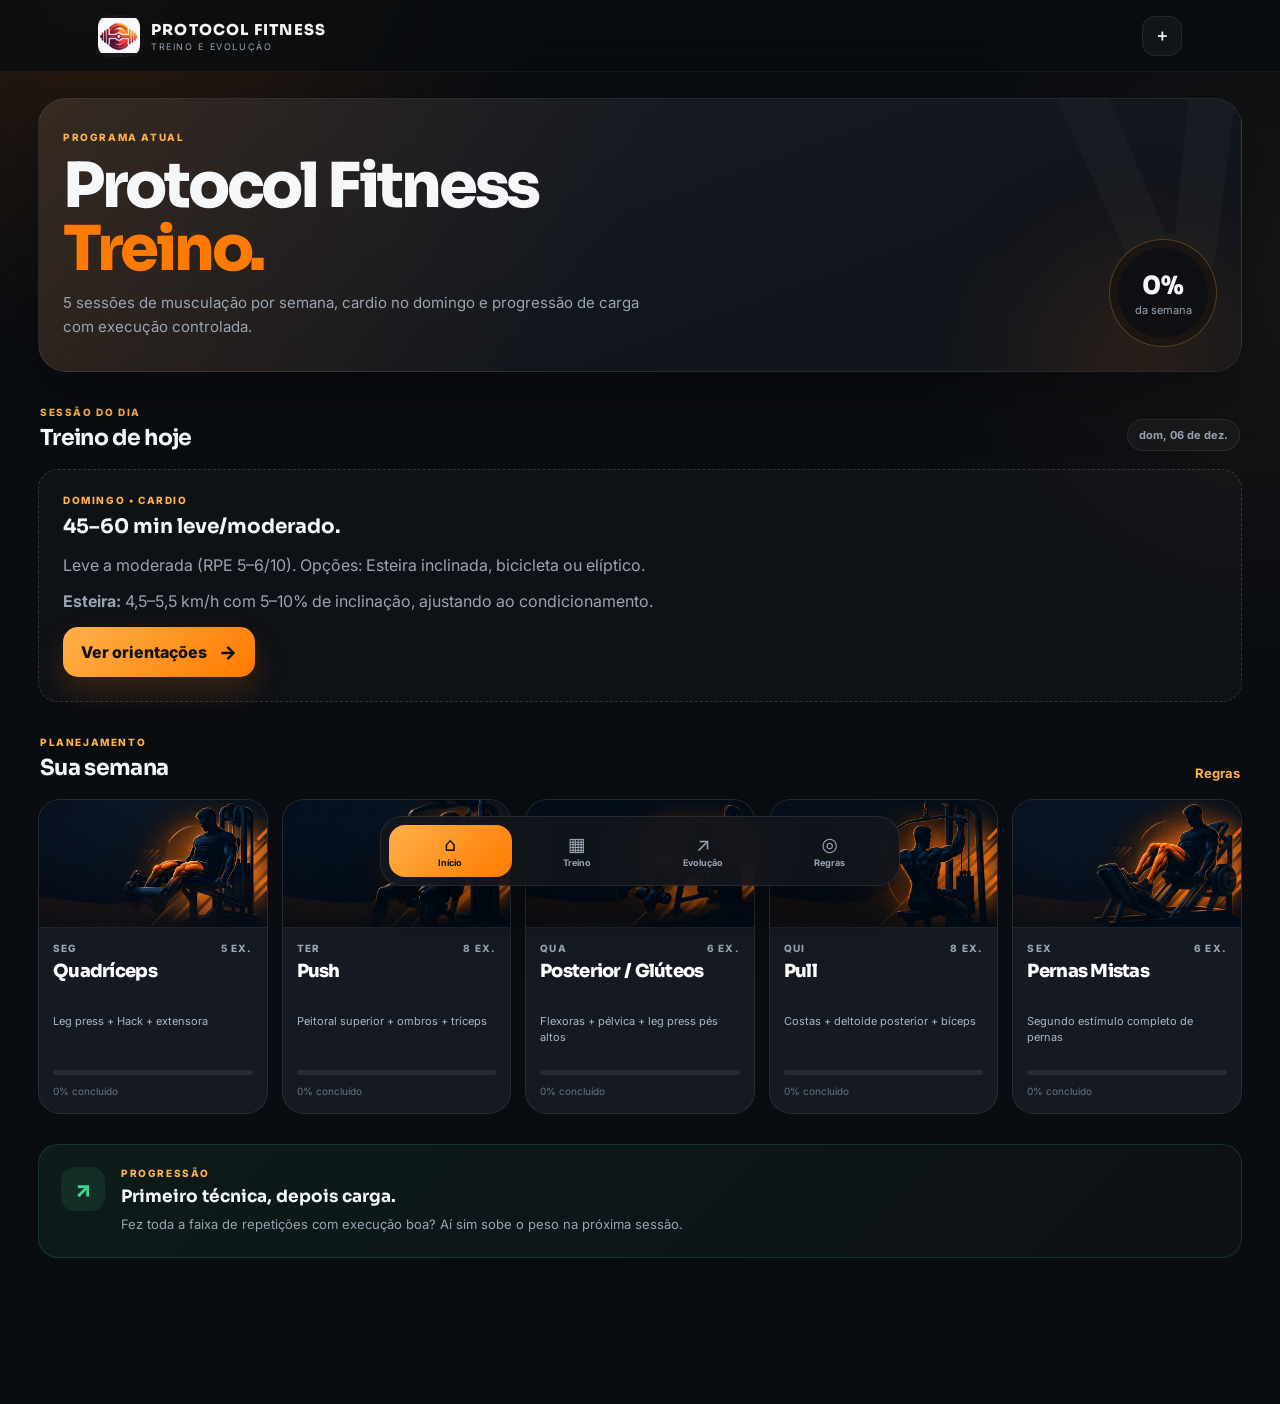
==== commit dc62ccc7: "Add files via upload" ====
--- a/index.html
+++ b/index.html
@@ -4,17 +4,18 @@
   <meta charset="utf-8">
   <meta name="viewport" content="width=device-width, initial-scale=1, viewport-fit=cover">
   <meta name="theme-color" content="#0A0D12">
-  <meta name="description" content="Treino, progressão de carga e evolução no Protocol Fitness.">
+  <meta name="description" content="Treino de ganho de volume com prioridade em pernas.">
   <title>Protocol Fitness</title>
-  <link rel="manifest" href="manifest.json?v=20260725-1">
+  <link rel="manifest" href="manifest.json?v=20260915-1">
   <link rel="preconnect" href="https://fonts.googleapis.com">
   <link rel="preconnect" href="https://fonts.gstatic.com" crossorigin>
   <link href="https://fonts.googleapis.com/css2?family=Inter:wght@400;500;600;700;800&family=Sora:wght@600;700;800&display=swap" rel="stylesheet">
-  <link rel="stylesheet" href="css/style.css?v=20260725-1">
+  <link rel="stylesheet" href="css/style.css?v=20260915-1">
 </head>
 <body>
   <div class="app-shell">
     <header class="topbar">
+      
       <a class="brand" href="index.html" aria-label="Página inicial">
         <img class="brand-logo" src="assets/icons/protocol-fitness-logo.png" alt="Protocol Fitness">
         <span><strong>PROTOCOL FITNESS</strong><small>TREINO E EVOLUÇÃO</small></span>
@@ -23,11 +24,11 @@
     </header>
 
     <main class="page home-page">
-      <section class="hero v56-home-hero">
+      <section class="hero">
         <div class="hero-copy">
           <span class="eyebrow">PROGRAMA ATUAL</span>
-          <h1>Protocol Fitness <span>V6.</span></h1>
-          <p>Treino guiado, progressão de carga, cronômetro, recordes, calendário e backup.</p>
+          <h1>Protocol Fitness <span>Treino.</span></h1>
+          <p>5 sessões de musculação por semana, cardio no domingo e progressão de carga com execução controlada.</p>
         </div>
         <div class="hero-stat">
           <strong id="weekPercent">0%</strong>
@@ -37,31 +38,33 @@
 
       <section class="section-block" aria-labelledby="todayTitle">
         <div class="section-heading">
-          <div><span class="eyebrow">SESSÃO DO DIA</span><h2 id="todayTitle">Treino de hoje</h2></div>
+          <div>
+            <span class="eyebrow">SESSÃO DO DIA</span>
+            <h2 id="todayTitle">Treino de hoje</h2>
+          </div>
           <span class="date-pill" id="todayDate"></span>
         </div>
         <div id="todayWorkout"></div>
       </section>
 
-      <section class="home-stat-grid" id="homeStats"></section>
-
       <section class="section-block" aria-labelledby="weekTitle">
         <div class="section-heading">
-          <div><span class="eyebrow">PLANEJAMENTO</span><h2 id="weekTitle">Sua semana</h2></div>
-          <a class="text-link" href="progresso.html">Ver calendário</a>
+          <div>
+            <span class="eyebrow">PLANEJAMENTO</span>
+            <h2 id="weekTitle">Sua semana</h2>
+          </div>
+          <a class="text-link" href="orientacoes.html">Regras</a>
         </div>
         <div class="week-grid" id="weekGrid"></div>
       </section>
 
-      <section class="home-feature-grid">
-        <article class="insight-card">
-          <div class="insight-icon">↗</div>
-          <div><span class="eyebrow">PROGRESSÃO</span><h3>Última carga e sugestão automática.</h3><p>Ao registrar repetições e RIR, o app calcula quando repetir ou aumentar a carga.</p></div>
-        </article>
-        <article class="insight-card compact-insight">
-          <div class="insight-icon">▣</div>
-          <div><span class="eyebrow">SEGURANÇA DOS DADOS</span><h3>Backup, restauração e CSV.</h3><p>Exporte o histórico antes de trocar de celular ou navegador.</p><a class="text-link" href="progresso.html#dataTools">Abrir ferramentas</a></div>
-        </article>
+      <section class="insight-card">
+        <div class="insight-icon">↗</div>
+        <div>
+          <span class="eyebrow">PROGRESSÃO</span>
+          <h3>Primeiro técnica, depois carga.</h3>
+          <p>Fez toda a faixa de repetições com execução boa? Aí sim sobe o peso na próxima sessão.</p>
+        </div>
       </section>
     </main>
 
@@ -73,8 +76,8 @@
     </nav>
   </div>
 
-  <script src="js/treino-data.js?v=20260725-1"></script>
-  <script src="js/storage.js?v=20260725-1"></script>
-  <script src="js/app.js?v=20260725-1"></script>
+  <script src="js/treino-data.js?v=20260915-1"></script>
+  <script src="js/storage.js?v=20260915-1"></script>
+  <script src="js/app.js?v=20260915-1"></script>
 </body>
 </html>
--- a/css/style.css
+++ b/css/style.css
@@ -678,647 +678,3 @@
     font-size: 12px;
   }
 }
-
-/* =========================================================
-   Protocol Fitness V5 + V6
-   ========================================================= */
-[hidden] { display: none !important; }
-body.modal-open { overflow: hidden; }
-button, input, select, textarea { font: inherit; }
-select, textarea { color-scheme: dark; }
-
-.v56-home-hero::before { content: "VI"; right: -38px; }
-.v56-today-card .today-history-line {
-  margin: -8px 0 16px;
-  color: var(--orange-2);
-  font-size: 12px;
-  font-weight: 700;
-}
-.home-stat-grid {
-  display: grid;
-  grid-template-columns: repeat(4, minmax(0, 1fr));
-  gap: 12px;
-  margin-top: 18px;
-}
-.home-stat-grid article {
-  padding: 18px;
-  min-height: 126px;
-  border: 1px solid var(--line);
-  border-radius: var(--radius);
-  background: linear-gradient(155deg, rgba(255,255,255,.045), rgba(255,255,255,.018));
-}
-.home-stat-grid span {
-  color: var(--muted);
-  font-size: 10px;
-  font-weight: 800;
-  letter-spacing: .09em;
-}
-.home-stat-grid strong {
-  display: block;
-  margin: 12px 0 6px;
-  font: 800 25px Sora;
-  letter-spacing: -.04em;
-}
-.home-stat-grid small { color: var(--muted-2); font-size: 10px; }
-.home-feature-grid {
-  display: grid;
-  grid-template-columns: 1fr 1fr;
-  gap: 14px;
-  margin-top: 30px;
-}
-.home-feature-grid .insight-card { margin-top: 0; }
-.compact-insight { border-color: rgba(255,122,0,.18); background: linear-gradient(135deg, rgba(255,122,0,.08), rgba(255,255,255,.02)); }
-.compact-insight .insight-icon { color: var(--orange-2); background: rgba(255,122,0,.1); }
-.week-last { display: block; margin-top: 7px; color: var(--muted-2); font-size: 9px; }
-
-/* Treino avançado */
-.v56-cover { min-height: 330px; }
-.v56-cover::after { background: linear-gradient(90deg, rgba(8,11,16,.97), rgba(8,11,16,.68) 48%, rgba(8,11,16,.12)); }
-.v56-cover .workout-cover-copy { top: 50%; bottom: auto; transform: translateY(-50%); max-width: 610px; }
-.cover-meta { display: flex; flex-wrap: wrap; gap: 8px; margin-top: 18px; }
-.cover-meta span {
-  padding: 7px 10px;
-  border: 1px solid rgba(255,255,255,.09);
-  border-radius: 999px;
-  background: rgba(9,12,17,.56);
-  color: #d2d8e0;
-  font-size: 10px;
-  font-weight: 700;
-}
-.v56-progress-card { position: relative; }
-.session-strip {
-  display: grid;
-  grid-template-columns: repeat(3, 1fr);
-  gap: 8px;
-  margin-top: 14px;
-  padding-top: 14px;
-  border-top: 1px solid var(--line);
-}
-.session-strip span {
-  padding: 9px 10px;
-  border-radius: 12px;
-  background: rgba(255,255,255,.025);
-  color: var(--muted);
-  font-size: 10px;
-  text-align: center;
-}
-.session-strip b { color: var(--text); }
-.workout-coach-card {
-  display: grid;
-  grid-template-columns: auto 1fr;
-  gap: 14px;
-  align-items: start;
-  margin-top: 14px;
-  padding: 18px;
-  border: 1px solid rgba(255,122,0,.16);
-  border-radius: var(--radius);
-  background: linear-gradient(135deg, rgba(255,122,0,.08), rgba(255,255,255,.018));
-}
-.coach-icon {
-  width: 42px;
-  height: 42px;
-  display: grid;
-  place-items: center;
-  border-radius: 13px;
-  color: #111;
-  background: linear-gradient(135deg, var(--orange-2), var(--orange));
-  font-weight: 900;
-}
-.workout-coach-card h2 { margin: 6px 0 6px; font: 700 16px/1.25 Sora; }
-.workout-coach-card p { margin: 0; color: var(--muted); font-size: 12px; line-height: 1.5; }
-.v56-exercise-list { gap: 18px; }
-.advanced-exercise-card {
-  overflow: hidden;
-  border: 1px solid var(--line);
-  border-radius: 24px;
-  background: linear-gradient(150deg, rgba(24,30,39,.98), rgba(13,17,23,.98));
-  box-shadow: 0 16px 44px rgba(0,0,0,.18);
-  transition: border-color .2s ease, transform .2s ease;
-}
-.advanced-exercise-card.done { border-color: rgba(64,210,143,.30); box-shadow: 0 16px 44px rgba(64,210,143,.07); }
-.advanced-ex-head {
-  display: grid;
-  grid-template-columns: 56px 1fr;
-  gap: 14px;
-  align-items: start;
-  padding: 20px 20px 16px;
-}
-.exercise-number {
-  width: 56px;
-  height: 56px;
-  display: grid;
-  place-items: center;
-  border-radius: 17px;
-  border: 1px solid rgba(255,177,74,.18);
-  background: linear-gradient(135deg, rgba(255,177,74,.15), rgba(255,122,0,.05));
-  color: var(--orange-2);
-  font: 800 15px Sora;
-}
-.exercise-title-row { display: flex; justify-content: space-between; gap: 12px; align-items: flex-start; }
-.exercise-group {
-  display: block;
-  margin-bottom: 5px;
-  color: var(--orange-2);
-  font-size: 9px;
-  font-weight: 800;
-  letter-spacing: .12em;
-  text-transform: uppercase;
-}
-.advanced-ex-title h2 { margin: 0; font: 800 clamp(18px, 3vw, 24px)/1.12 Sora; letter-spacing: -.04em; }
-.swap-button {
-  flex: none;
-  min-height: 36px;
-  padding: 0 12px;
-  border: 1px solid var(--line);
-  border-radius: 12px;
-  background: rgba(255,255,255,.035);
-  color: var(--muted);
-  cursor: pointer;
-  font-size: 10px;
-  font-weight: 800;
-}
-.swap-button:hover { color: var(--text); border-color: rgba(255,122,0,.35); }
-.target-row { display: flex; flex-wrap: wrap; gap: 8px 12px; align-items: center; margin-top: 10px; }
-.target-row strong { font: 800 17px Sora; color: var(--text); }
-.target-row span { color: var(--muted); font-size: 11px; }
-.substitution-badge {
-  padding: 5px 8px;
-  border-radius: 999px;
-  background: rgba(255,122,0,.10);
-  color: var(--orange-2) !important;
-  font-size: 8px !important;
-  font-weight: 800;
-  letter-spacing: .10em;
-}
-.exercise-history-row {
-  display: flex;
-  justify-content: space-between;
-  gap: 12px;
-  align-items: center;
-  padding: 13px 20px;
-  border-top: 1px solid rgba(255,255,255,.05);
-  border-bottom: 1px solid rgba(255,255,255,.05);
-  background: rgba(0,0,0,.10);
-  color: var(--muted);
-  font-size: 11px;
-}
-.exercise-history-row b { color: var(--text); }
-.progression-pill {
-  min-height: 34px;
-  padding: 0 11px;
-  border: 1px solid rgba(255,122,0,.23);
-  border-radius: 999px;
-  background: rgba(255,122,0,.07);
-  color: var(--orange-2);
-  cursor: pointer;
-  font-size: 9px;
-  font-weight: 800;
-  white-space: nowrap;
-}
-.progression-pill.repeat { color: #c6d0db; border-color: var(--line); background: rgba(255,255,255,.035); }
-.progression-pill.neutral { display: inline-flex; align-items: center; cursor: default; color: var(--muted-2); border-color: var(--line); background: transparent; }
-.exercise-input-grid {
-  display: grid;
-  grid-template-columns: 1.2fr 1fr .72fr 1.05fr;
-  gap: 10px;
-  align-items: end;
-  padding: 18px 20px;
-}
-.exercise-input-grid label { display: grid; gap: 7px; }
-.exercise-input-grid label > span, .field-label > span {
-  color: var(--muted);
-  font-size: 9px;
-  font-weight: 800;
-  letter-spacing: .10em;
-}
-.unit-input { position: relative; }
-.unit-input input,
-.exercise-input-grid select,
-.field-label select,
-.field-label textarea,
-.settings-card input[type="number"] {
-  width: 100%;
-  min-height: 50px;
-  border: 1px solid var(--line);
-  border-radius: 14px;
-  outline: none;
-  background: rgba(5,9,14,.54);
-  color: var(--text);
-}
-.unit-input input { padding: 0 42px 0 13px; }
-.unit-input b { position: absolute; right: 12px; top: 50%; transform: translateY(-50%); color: var(--muted-2); font-size: 10px; }
-.exercise-input-grid select, .field-label select { padding: 0 12px; }
-.field-label textarea { min-height: 90px; padding: 12px; resize: vertical; }
-.unit-input input:focus,
-.exercise-input-grid select:focus,
-.field-label select:focus,
-.field-label textarea:focus,
-.settings-card input:focus { border-color: rgba(255,122,0,.54); box-shadow: 0 0 0 3px rgba(255,122,0,.08); }
-.advanced-check {
-  min-height: 50px;
-  display: flex;
-  align-items: center;
-  justify-content: center;
-  gap: 8px;
-  padding: 0 12px;
-  border: 1px solid var(--line);
-  border-radius: 14px;
-  background: rgba(255,255,255,.04);
-  color: var(--muted);
-  cursor: pointer;
-  font-size: 11px;
-}
-.advanced-check span {
-  width: 21px;
-  height: 21px;
-  display: grid;
-  place-items: center;
-  border: 1px solid rgba(255,255,255,.18);
-  border-radius: 7px;
-}
-.advanced-check.done { color: #07140d; background: var(--green); border-color: transparent; }
-.advanced-check.done span { border-color: rgba(0,0,0,.15); }
-.advanced-check b { font-size: 10px; }
-.advanced-exercise-card .exercise-note { margin: 0 20px 18px; }
-.pr-banner {
-  margin: -6px 20px 18px;
-  padding: 10px 12px;
-  border: 1px solid rgba(255,177,74,.20);
-  border-radius: 12px;
-  background: rgba(255,177,74,.07);
-  color: var(--orange-2);
-  font-size: 10px;
-  font-weight: 800;
-}
-
-/* Cronômetro fixo */
-.rest-dock {
-  position: fixed;
-  z-index: 45;
-  left: 50%;
-  bottom: calc(92px + var(--safe-bottom));
-  width: min(calc(100% - 24px), 650px);
-  transform: translateX(-50%);
-  display: grid;
-  grid-template-columns: auto 1fr auto;
-  gap: 14px;
-  align-items: center;
-  padding: 12px 14px;
-  border: 1px solid rgba(255,122,0,.30);
-  border-radius: 20px;
-  background: rgba(16,20,27,.93);
-  backdrop-filter: blur(20px);
-  box-shadow: 0 20px 60px rgba(0,0,0,.42);
-}
-.rest-dock.finished { border-color: rgba(64,210,143,.44); }
-.rest-close {
-  width: 36px;
-  height: 36px;
-  border: 1px solid var(--line);
-  border-radius: 12px;
-  background: rgba(255,255,255,.035);
-  color: var(--muted);
-  cursor: pointer;
-  font-size: 20px;
-}
-.rest-copy { min-width: 0; }
-.rest-copy span { display: block; color: var(--orange-2); font-size: 8px; font-weight: 800; letter-spacing: .14em; }
-.rest-copy strong { display: inline-block; margin: 3px 8px 0 0; font: 800 27px Sora; letter-spacing: -.04em; }
-.rest-copy small { color: var(--muted); font-size: 10px; }
-.rest-actions { display: grid; grid-template-columns: auto auto auto; gap: 6px; }
-.rest-actions button {
-  min-height: 40px;
-  padding: 0 10px;
-  border: 1px solid var(--line);
-  border-radius: 12px;
-  background: rgba(255,255,255,.04);
-  color: var(--text);
-  cursor: pointer;
-  font-size: 10px;
-  font-weight: 800;
-}
-.rest-actions .rest-main { color: #111; border-color: transparent; background: linear-gradient(135deg, var(--orange-2), var(--orange)); }
-
-/* Modais */
-.modal-shell { position: fixed; inset: 0; z-index: 80; display: grid; place-items: center; padding: 18px; }
-.modal-backdrop { position: absolute; inset: 0; background: rgba(0,0,0,.70); backdrop-filter: blur(9px); }
-.app-modal {
-  position: relative;
-  z-index: 2;
-  width: min(100%, 560px);
-  max-height: calc(100vh - 36px);
-  overflow: auto;
-  padding: 26px;
-  border: 1px solid var(--line-strong);
-  border-radius: 26px;
-  background: linear-gradient(160deg, #1a2029, #10141b);
-  box-shadow: 0 30px 100px rgba(0,0,0,.58);
-}
-.compact-modal { width: min(100%, 500px); }
-.modal-x {
-  position: absolute;
-  top: 14px;
-  right: 14px;
-  width: 38px;
-  height: 38px;
-  border: 1px solid var(--line);
-  border-radius: 12px;
-  background: rgba(255,255,255,.04);
-  color: var(--muted);
-  cursor: pointer;
-  font-size: 20px;
-}
-.app-modal h2 { margin: 8px 0 8px; font: 800 27px/1.1 Sora; letter-spacing: -.04em; }
-.modal-lead { margin: 0 0 20px; color: var(--muted); font-size: 13px; line-height: 1.55; }
-.field-label { display: grid; gap: 8px; margin-top: 14px; }
-.field-label input[type="range"] { width: 100%; accent-color: var(--orange); }
-.scope-options { display: grid; gap: 8px; margin-top: 14px; }
-.scope-options label {
-  display: flex;
-  gap: 10px;
-  align-items: center;
-  padding: 12px;
-  border: 1px solid var(--line);
-  border-radius: 13px;
-  background: rgba(255,255,255,.025);
-  color: var(--muted);
-  font-size: 11px;
-}
-.scope-options input { accent-color: var(--orange); }
-.modal-actions { display: flex; justify-content: flex-end; gap: 10px; margin-top: 22px; }
-.modal-actions .primary-button, .modal-actions .secondary-button { min-height: 48px; padding: 0 17px; }
-.summary-modal { text-align: center; }
-.summary-burst {
-  width: 62px;
-  height: 62px;
-  display: grid;
-  place-items: center;
-  margin: 0 auto 14px;
-  border-radius: 50%;
-  color: #07140d;
-  background: var(--green);
-  font: 900 28px Sora;
-  box-shadow: 0 14px 40px rgba(64,210,143,.20);
-}
-.summary-grid {
-  display: grid;
-  grid-template-columns: repeat(4, 1fr);
-  gap: 9px;
-  margin-top: 18px;
-}
-.summary-grid div {
-  padding: 14px 8px;
-  border: 1px solid var(--line);
-  border-radius: 15px;
-  background: rgba(255,255,255,.025);
-}
-.summary-grid span { display: block; color: var(--muted); font-size: 9px; }
-.summary-grid strong { display: block; margin-top: 7px; font: 800 17px Sora; }
-.summary-highlights { display: flex; flex-wrap: wrap; justify-content: center; gap: 8px; margin-top: 16px; }
-.summary-highlights span { padding: 8px 10px; border-radius: 999px; background: rgba(255,122,0,.08); color: var(--orange-2); font-size: 10px; font-weight: 800; }
-.three-actions { display: grid; grid-template-columns: 1fr 1fr 1fr; }
-.three-actions a { text-decoration: none; }
-
-/* Painel de evolução V6 */
-.v56-metric-grid { grid-template-columns: repeat(4, 1fr); }
-.analytics-grid { display: grid; grid-template-columns: .9fr 1.1fr; gap: 14px; margin-top: 30px; }
-.analytics-card {
-  padding: 20px;
-  border: 1px solid var(--line);
-  border-radius: var(--radius);
-  background: var(--surface);
-  box-shadow: 0 14px 42px rgba(0,0,0,.13);
-}
-.analytics-head { display: flex; align-items: flex-end; justify-content: space-between; gap: 14px; margin-bottom: 16px; }
-.analytics-head h2 { margin: 6px 0 0; font: 700 19px Sora; letter-spacing: -.03em; }
-.analytics-head select {
-  min-width: 210px;
-  min-height: 42px;
-  padding: 0 11px;
-  border: 1px solid var(--line);
-  border-radius: 12px;
-  background: rgba(255,255,255,.035);
-  color: var(--text);
-  outline: none;
-}
-.calendar-controls { display: flex; align-items: center; gap: 7px; }
-.calendar-controls strong { min-width: 112px; text-align: center; font-size: 11px; text-transform: capitalize; }
-.calendar-controls button {
-  width: 34px;
-  height: 34px;
-  border: 1px solid var(--line);
-  border-radius: 10px;
-  background: rgba(255,255,255,.035);
-  color: var(--text);
-  cursor: pointer;
-  font-size: 20px;
-}
-.calendar-weekdays, .training-calendar { display: grid; grid-template-columns: repeat(7, 1fr); gap: 5px; }
-.calendar-weekdays { margin-bottom: 6px; }
-.calendar-weekdays span { color: var(--muted-2); text-align: center; font-size: 8px; font-weight: 800; }
-.calendar-day {
-  position: relative;
-  aspect-ratio: 1;
-  min-height: 35px;
-  display: grid;
-  place-items: center;
-  border: 1px solid rgba(255,255,255,.045);
-  border-radius: 11px;
-  background: rgba(255,255,255,.02);
-  color: var(--muted);
-  font-size: 10px;
-}
-.calendar-day.empty { visibility: hidden; }
-.calendar-day.done { color: #07140d; border-color: transparent; background: var(--green); }
-.calendar-day.today { box-shadow: inset 0 0 0 2px var(--orange); }
-.calendar-day i { position: absolute; right: 4px; bottom: 2px; font-size: 7px; font-style: normal; }
-.calendar-legend { display: flex; gap: 14px; margin-top: 12px; color: var(--muted); font-size: 9px; }
-.calendar-legend span { display: flex; gap: 6px; align-items: center; }
-.calendar-legend i { width: 9px; height: 9px; border-radius: 3px; }
-.calendar-legend i.done { background: var(--green); }
-.calendar-legend i.today { border: 2px solid var(--orange); }
-.line-chart {
-  min-height: 260px;
-  display: grid;
-  place-items: center;
-  overflow: hidden;
-  border: 1px solid rgba(255,255,255,.05);
-  border-radius: 16px;
-  background:
-    linear-gradient(rgba(255,255,255,.025) 1px, transparent 1px),
-    linear-gradient(90deg, rgba(255,255,255,.025) 1px, transparent 1px),
-    rgba(0,0,0,.08);
-  background-size: 36px 36px;
-}
-.line-chart svg { width: 100%; height: 100%; }
-.chart-summary { display: grid; grid-template-columns: repeat(4, 1fr); gap: 7px; margin-top: 10px; }
-.chart-summary div { padding: 11px; border-radius: 12px; background: rgba(255,255,255,.025); }
-.chart-summary span { display: block; color: var(--muted); font-size: 8px; }
-.chart-summary strong { display: block; margin-top: 5px; font: 800 14px Sora; }
-.chart-summary .positive { color: var(--green); }
-.chart-summary .negative { color: var(--red); }
-.muscle-volume-card { display: grid; gap: 11px; }
-.muscle-row { display: grid; grid-template-columns: 100px 1fr 90px; gap: 12px; align-items: center; }
-.muscle-row > span { color: var(--muted); font-size: 10px; font-weight: 700; }
-.muscle-row > div { height: 12px; overflow: hidden; border-radius: 999px; background: rgba(255,255,255,.05); }
-.muscle-row i { display: block; height: 100%; border-radius: inherit; background: linear-gradient(90deg, var(--orange), var(--orange-2)); }
-.muscle-row strong { text-align: right; font-size: 11px; }
-.button-link { border: 0; background: transparent; cursor: pointer; }
-.v56-history-list { display: grid; gap: 10px; }
-.v56-history-item {
-  display: grid;
-  grid-template-columns: 54px 1fr auto;
-  gap: 14px;
-  align-items: center;
-  padding: 15px;
-}
-.history-date {
-  width: 54px;
-  height: 54px;
-  display: grid;
-  place-content: center;
-  justify-items: center;
-  border: 1px solid rgba(255,122,0,.17);
-  border-radius: 15px;
-  background: rgba(255,122,0,.06);
-}
-.history-date strong { font: 800 18px Sora; }
-.history-date span { color: var(--orange-2); font-size: 8px; font-weight: 800; text-transform: uppercase; }
-.history-main h3 { margin: 0 0 5px; font: 700 15px Sora; }
-.history-main p { margin: 0; color: var(--muted); font-size: 10px; }
-.history-main small { display: block; margin-top: 5px; color: var(--muted-2); font-size: 9px; }
-.history-values { text-align: right; }
-.history-values strong { display: block; font: 800 14px Sora; }
-.history-values span { display: block; margin-top: 4px; color: var(--muted); font-size: 9px; }
-.history-values em { display: block; margin-top: 5px; color: var(--orange-2); font-size: 8px; font-style: normal; font-weight: 800; }
-.data-tools-grid { display: grid; grid-template-columns: repeat(4, 1fr); gap: 12px; }
-.data-tool-card {
-  display: flex;
-  flex-direction: column;
-  min-height: 250px;
-  padding: 18px;
-  border: 1px solid var(--line);
-  border-radius: var(--radius);
-  background: linear-gradient(155deg, rgba(255,255,255,.04), rgba(255,255,255,.015));
-}
-.data-tool-card > span { color: var(--orange-2); font: 800 11px Sora; }
-.data-tool-card h3 { margin: 13px 0 8px; font: 700 17px Sora; }
-.data-tool-card p { flex: 1; margin: 0 0 18px; color: var(--muted); font-size: 11px; line-height: 1.55; }
-.data-tool-card button { width: 100%; }
-.danger-tool { border-color: rgba(255,92,103,.16); }
-.danger-tool > span { color: var(--red); }
-.danger-button {
-  min-height: 46px;
-  border: 1px solid rgba(255,92,103,.30);
-  border-radius: 14px;
-  background: rgba(255,92,103,.08);
-  color: #ff929a;
-  cursor: pointer;
-  font-weight: 800;
-}
-.settings-card {
-  display: grid;
-  grid-template-columns: 1fr 1fr auto;
-  gap: 14px;
-  align-items: end;
-  padding: 20px;
-  border: 1px solid var(--line);
-  border-radius: var(--radius);
-  background: var(--surface);
-}
-.settings-card > label { display: grid; gap: 8px; }
-.settings-card label > span { color: var(--muted); font-size: 10px; font-weight: 700; }
-.switch-row {
-  grid-template-columns: 1fr auto;
-  align-items: center;
-  min-height: 50px;
-  padding: 0 14px;
-  border: 1px solid var(--line);
-  border-radius: 14px;
-  background: rgba(5,9,14,.54);
-}
-.switch-row input { position: absolute; opacity: 0; pointer-events: none; }
-.switch-row i {
-  position: relative;
-  width: 43px;
-  height: 24px;
-  border-radius: 99px;
-  background: rgba(255,255,255,.12);
-  transition: .2s ease;
-}
-.switch-row i::after {
-  content: "";
-  position: absolute;
-  top: 3px;
-  left: 3px;
-  width: 18px;
-  height: 18px;
-  border-radius: 50%;
-  background: white;
-  transition: .2s ease;
-}
-.switch-row input:checked + i { background: var(--orange); }
-.switch-row input:checked + i::after { transform: translateX(19px); }
-.empty-state { width: 100%; padding: 22px; color: var(--muted); text-align: center; font-size: 11px; }
-
-@media (max-width: 960px) {
-  .home-stat-grid, .v56-metric-grid { grid-template-columns: repeat(2, 1fr); }
-  .analytics-grid { grid-template-columns: 1fr; }
-  .data-tools-grid { grid-template-columns: repeat(2, 1fr); }
-  .exercise-input-grid { grid-template-columns: 1fr 1fr 1fr; }
-  .advanced-check { grid-column: 1 / -1; }
-  .settings-card { grid-template-columns: 1fr 1fr; }
-  .settings-card .primary-button { grid-column: 1 / -1; }
-}
-
-@media (max-width: 700px) {
-  .home-feature-grid { grid-template-columns: 1fr; }
-  .v56-cover { min-height: 310px; }
-  .v56-cover .workout-cover-copy { top: auto; bottom: 22px; transform: none; }
-  .v56-cover::after { background: linear-gradient(0deg, rgba(8,11,16,.98), rgba(8,11,16,.25)); }
-  .session-strip { grid-template-columns: 1fr; }
-  .advanced-ex-head { grid-template-columns: 45px 1fr; padding: 17px 15px 13px; }
-  .exercise-number { width: 45px; height: 45px; border-radius: 14px; }
-  .exercise-title-row { gap: 8px; }
-  .advanced-ex-title h2 { font-size: 17px; }
-  .swap-button { padding: 0 9px; min-height: 32px; }
-  .exercise-history-row { align-items: flex-start; flex-direction: column; padding: 12px 15px; }
-  .exercise-input-grid { grid-template-columns: 1fr 1fr; padding: 15px; }
-  .advanced-check { grid-column: 1 / -1; }
-  .advanced-exercise-card .exercise-note { margin: 0 15px 15px; }
-  .pr-banner { margin: -4px 15px 15px; }
-  .rest-dock { grid-template-columns: auto 1fr; }
-  .rest-actions { grid-column: 1 / -1; grid-template-columns: 1fr 1.4fr 1fr; }
-  .summary-grid { grid-template-columns: repeat(2, 1fr); }
-  .three-actions { grid-template-columns: 1fr; }
-  .modal-actions { flex-direction: column-reverse; }
-  .modal-actions > * { width: 100%; }
-  .analytics-head.stacked-mobile { align-items: stretch; flex-direction: column; }
-  .analytics-head select { width: 100%; min-width: 0; }
-  .chart-summary { grid-template-columns: repeat(2, 1fr); }
-  .data-tools-grid { grid-template-columns: 1fr; }
-  .data-tool-card { min-height: 210px; }
-  .settings-card { grid-template-columns: 1fr; }
-  .settings-card .primary-button { grid-column: auto; }
-  .v56-history-item { grid-template-columns: 46px 1fr; }
-  .history-date { width: 46px; height: 46px; }
-  .history-values { grid-column: 2; display: flex; gap: 10px; align-items: center; text-align: left; }
-  .history-values span, .history-values em { margin: 0; }
-}
-
-@media (max-width: 520px) {
-  .home-stat-grid { grid-template-columns: 1fr 1fr; gap: 8px; }
-  .home-stat-grid article { min-height: 112px; padding: 14px; }
-  .home-stat-grid strong { font-size: 20px; }
-  .v56-metric-grid { grid-template-columns: 1fr 1fr; gap: 8px; }
-  .v56-metric-grid .metric-card { min-height: 118px; padding: 14px; }
-  .v56-metric-grid .metric-card strong { font-size: 23px; }
-  .exercise-input-grid { grid-template-columns: 1fr 1fr; gap: 8px; }
-  .exercise-input-grid label:nth-child(3) { grid-column: 1 / -1; }
-  .advanced-check { grid-column: 1 / -1; }
-  .workout-coach-card { grid-template-columns: 1fr; }
-  .coach-icon { width: 38px; height: 38px; }
-  .rest-copy strong { font-size: 24px; }
-  .muscle-row { grid-template-columns: 78px 1fr 68px; gap: 8px; }
-  .app-modal { padding: 22px 18px; border-radius: 22px; }
-}
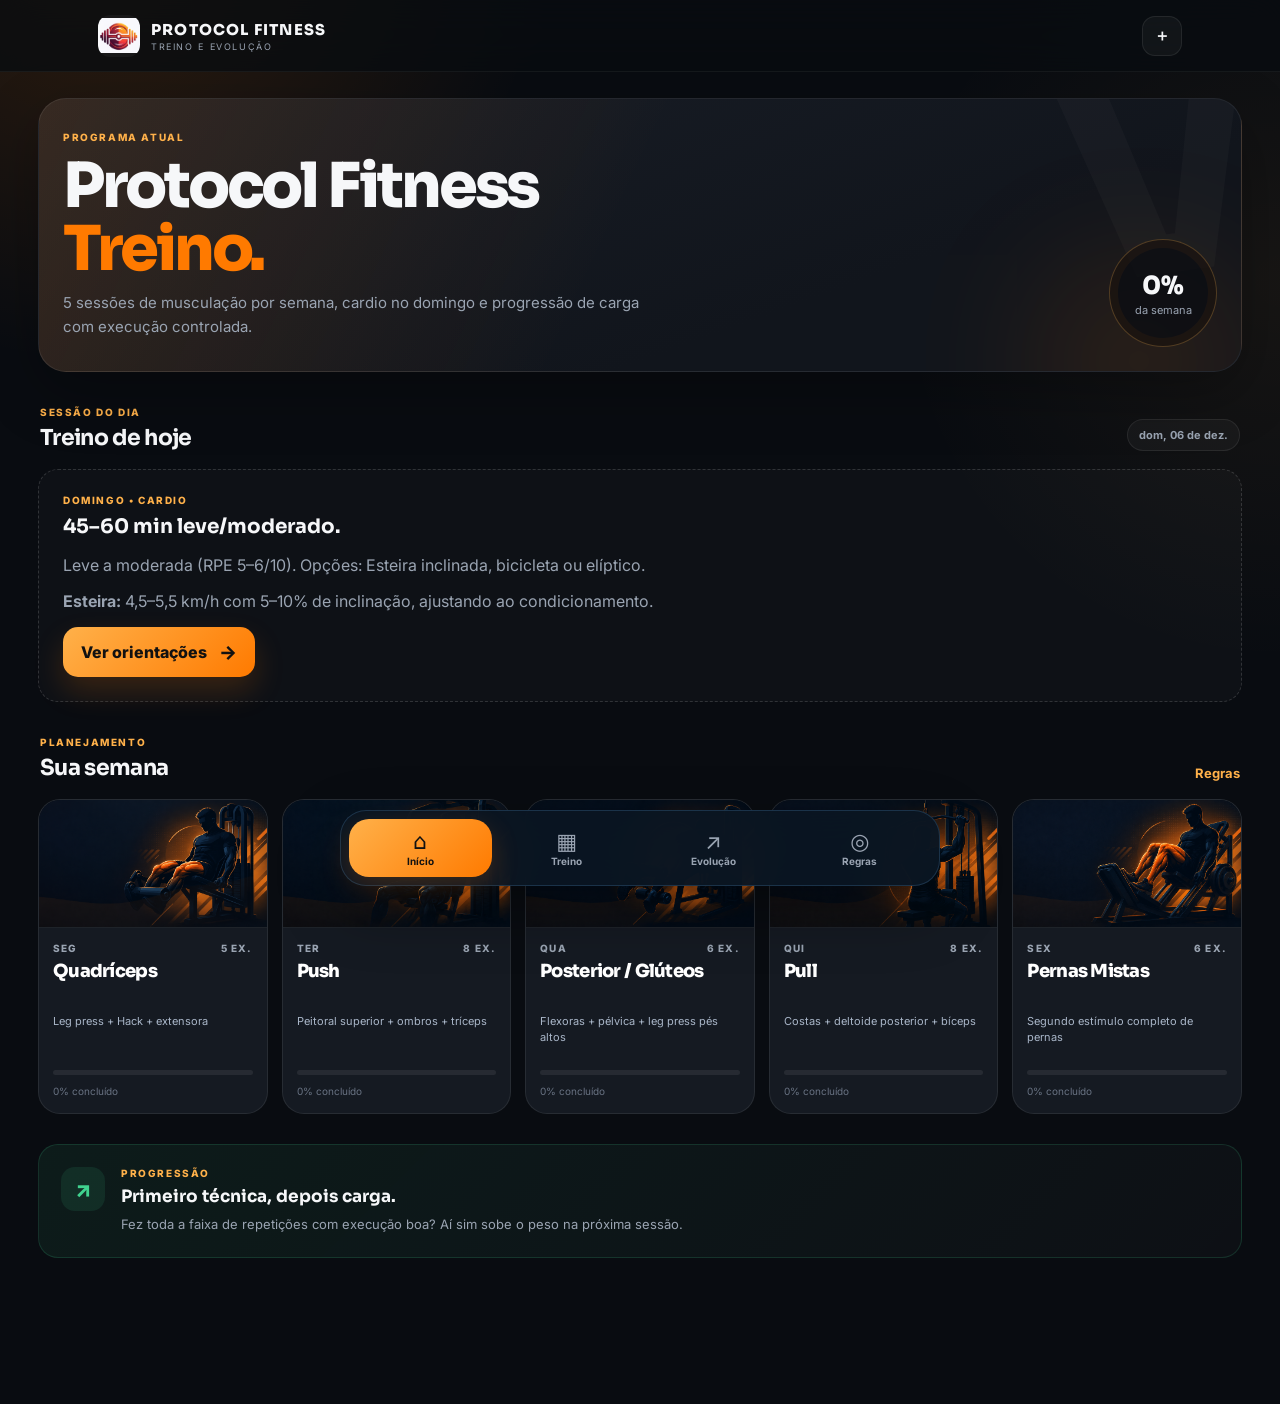
==== commit c092d072: "Add files via upload" ====
--- a/index.html
+++ b/index.html
@@ -6,11 +6,11 @@
   <meta name="theme-color" content="#0A0D12">
   <meta name="description" content="Treino de ganho de volume com prioridade em pernas.">
   <title>Protocol Fitness</title>
-  <link rel="manifest" href="manifest.json?v=20260915-1">
+  <link rel="manifest" href="manifest.json?v=20260915-2">
   <link rel="preconnect" href="https://fonts.googleapis.com">
   <link rel="preconnect" href="https://fonts.gstatic.com" crossorigin>
   <link href="https://fonts.googleapis.com/css2?family=Inter:wght@400;500;600;700;800&family=Sora:wght@600;700;800&display=swap" rel="stylesheet">
-  <link rel="stylesheet" href="css/style.css?v=20260915-1">
+  <link rel="stylesheet" href="css/style.css?v=20260915-2">
 </head>
 <body>
   <div class="app-shell">
@@ -76,8 +76,8 @@
     </nav>
   </div>
 
-  <script src="js/treino-data.js?v=20260915-1"></script>
-  <script src="js/storage.js?v=20260915-1"></script>
-  <script src="js/app.js?v=20260915-1"></script>
+  <script src="js/treino-data.js?v=20260915-2"></script>
+  <script src="js/storage.js?v=20260915-2"></script>
+  <script src="js/app.js?v=20260915-2"></script>
 </body>
 </html>
--- a/css/style.css
+++ b/css/style.css
@@ -678,3 +678,383 @@
     font-size: 12px;
   }
 }
+
+/* =========================================================
+   Workout cards premium redesign — Setembro/2026 v4.1
+   Layout aprovado: imagem + séries/reps grandes + carga compacta
+   ========================================================= */
+.workout-page {
+  max-width: 980px;
+}
+.workout-page .workout-cover {
+  margin-bottom: 14px;
+}
+.compact-progress {
+  padding: 14px 16px;
+  background: linear-gradient(160deg, rgba(13,28,44,.96), rgba(8,17,28,.98));
+  border-color: rgba(94,166,229,.15);
+}
+.compact-progress .progress-copy {
+  margin-bottom: 10px;
+}
+.compact-progress .progress-track {
+  height: 7px;
+}
+
+.simple-exercise-list {
+  display: grid;
+  gap: 18px;
+  margin-top: 18px;
+}
+
+.premium-exercise-card {
+  position: relative;
+  display: grid;
+  grid-template-columns: 210px minmax(0,1fr) 150px;
+  gap: 22px;
+  align-items: center;
+  min-height: 220px;
+  padding: 16px 18px 16px 16px;
+  overflow: hidden;
+  border-radius: 26px;
+  border: 1px solid rgba(52,129,189,.34);
+  background:
+    radial-gradient(circle at 100% 100%, rgba(255,122,0,.07), transparent 30%),
+    linear-gradient(145deg, #0a1928 0%, #081522 58%, #07121d 100%);
+  box-shadow: 0 15px 42px rgba(0,0,0,.26);
+  transition: border-color .2s ease, box-shadow .2s ease, transform .2s ease;
+}
+.premium-exercise-card::before {
+  content: "";
+  position: absolute;
+  left: 0;
+  top: 20px;
+  bottom: 20px;
+  width: 3px;
+  border-radius: 0 99px 99px 0;
+  background: linear-gradient(180deg, #ffb14a, #ff6a00);
+  box-shadow: 0 0 18px rgba(255,122,0,.65);
+}
+.premium-exercise-card:hover {
+  transform: translateY(-1px);
+  border-color: rgba(70,151,211,.46);
+}
+.premium-exercise-card.done {
+  border-color: rgba(64,210,143,.40);
+  box-shadow: 0 15px 42px rgba(0,0,0,.24), inset 0 0 0 1px rgba(64,210,143,.06);
+}
+.premium-exercise-card.done::before {
+  background: linear-gradient(180deg, #71e7b2, #29bd7b);
+  box-shadow: 0 0 18px rgba(64,210,143,.5);
+}
+
+.exercise-art {
+  position: relative;
+  width: 100%;
+  aspect-ratio: 1 / 1;
+  overflow: hidden;
+  border-radius: 22px;
+  border: 1px solid rgba(98,170,227,.34);
+  background: #08131f;
+  box-shadow: inset 0 0 28px rgba(0,0,0,.38);
+}
+.exercise-art::after {
+  content: "";
+  position: absolute;
+  inset: 0;
+  pointer-events: none;
+  background: linear-gradient(180deg, transparent 68%, rgba(2,9,15,.18));
+}
+.exercise-art img {
+  width: 100%;
+  height: 100%;
+  object-fit: cover;
+  object-position: center;
+}
+
+.premium-ex-content {
+  min-width: 0;
+  align-self: center;
+}
+.premium-ex-content h2 {
+  margin: 0 0 22px;
+  color: #fff;
+  font: 800 clamp(21px, 2.4vw, 30px)/1.05 Sora;
+  letter-spacing: -.045em;
+  text-wrap: balance;
+}
+.series-label {
+  display: block;
+  margin-bottom: 8px;
+  color: #9cb9d7;
+  font-size: 12px;
+  font-weight: 500;
+  letter-spacing: .17em;
+}
+.series-display {
+  display: flex;
+  align-items: baseline;
+  gap: 12px;
+  white-space: nowrap;
+  line-height: .95;
+}
+.series-display strong {
+  color: var(--orange);
+  font: 800 clamp(48px,6vw,70px)/.92 Sora;
+  letter-spacing: -.06em;
+}
+.series-display span {
+  color: #9dbbe0;
+  font: 500 clamp(32px,4vw,48px)/1 Sora;
+}
+.series-display b {
+  color: #fff;
+  font: 800 clamp(45px,5.4vw,66px)/.92 Sora;
+  letter-spacing: -.06em;
+}
+
+.premium-ex-actions {
+  align-self: stretch;
+  display: flex;
+  flex-direction: column;
+  align-items: stretch;
+  justify-content: space-between;
+  padding: 5px 0;
+}
+.premium-ex-actions .exercise-check {
+  align-self: flex-end;
+  width: 56px;
+  min-width: 56px;
+  height: 56px;
+  border-radius: 16px;
+  border: 1px solid rgba(102,165,220,.48);
+  background: rgba(18,37,56,.72);
+  color: #07130d;
+  font-size: 26px;
+  transition: transform .15s ease, background .2s ease, border-color .2s ease;
+}
+.premium-ex-actions .exercise-check:active {
+  transform: scale(.95);
+}
+.premium-ex-actions .exercise-check.done {
+  color: #062014;
+  background: var(--green);
+  border-color: transparent;
+  box-shadow: 0 0 0 4px rgba(64,210,143,.08);
+}
+
+.compact-weight-wrap {
+  display: block;
+}
+.compact-weight-wrap > span {
+  display: block;
+  margin: 0 0 8px;
+  color: #a8c1dd;
+  font-size: 13px;
+  font-weight: 500;
+}
+.compact-weight-field {
+  display: grid;
+  grid-template-columns: 1fr auto;
+  align-items: center;
+  width: 100%;
+  height: 62px;
+  overflow: hidden;
+  border-radius: 18px;
+  border: 1px solid rgba(87,151,205,.42);
+  background: rgba(5,16,27,.72);
+  transition: border-color .2s ease, box-shadow .2s ease;
+}
+.compact-weight-field:focus-within {
+  border-color: rgba(255,122,0,.72);
+  box-shadow: 0 0 0 3px rgba(255,122,0,.09);
+}
+.compact-weight-field input {
+  width: 100%;
+  min-width: 0;
+  height: 100%;
+  padding: 0 12px;
+  border: 0;
+  outline: 0;
+  background: transparent;
+  color: #fff;
+  font: 700 24px/1 Sora;
+}
+.compact-weight-field input::placeholder {
+  color: #536f8b;
+}
+.compact-weight-field em {
+  min-width: 52px;
+  padding: 0 12px;
+  border-left: 1px solid rgba(96,160,216,.35);
+  color: #b3cae2;
+  font-size: 17px;
+  font-style: normal;
+  text-align: center;
+}
+
+/* Bottom navigation closer to the approved mockup */
+.bottom-nav {
+  width: min(calc(100% - 24px), 600px);
+  min-height: 74px;
+  padding: 8px;
+  border-radius: 26px;
+  background: rgba(10,22,35,.94);
+  border-color: rgba(81,146,201,.24);
+}
+.nav-item {
+  min-height: 58px;
+  border-radius: 20px;
+}
+.nav-item span { font-size: 22px; }
+.nav-item small { font-size: 10px; }
+.nav-item.active {
+  box-shadow: 0 10px 28px rgba(255,122,0,.20);
+}
+
+@media (max-width: 760px) {
+  .workout-page { padding-inline: 12px; }
+  .premium-exercise-card {
+    grid-template-columns: 31% minmax(0,1fr) 112px;
+    gap: 14px;
+    min-height: 188px;
+    padding: 12px 13px 12px 12px;
+    border-radius: 23px;
+  }
+  .exercise-art { border-radius: 18px; }
+  .premium-ex-content h2 {
+    margin-bottom: 15px;
+    font-size: clamp(18px,4.4vw,24px);
+  }
+  .series-label {
+    margin-bottom: 7px;
+    font-size: 10px;
+    letter-spacing: .12em;
+  }
+  .series-display { gap: 7px; }
+  .series-display strong { font-size: clamp(38px,9.2vw,52px); }
+  .series-display span { font-size: clamp(26px,6.2vw,36px); }
+  .series-display b { font-size: clamp(36px,8.5vw,48px); }
+  .premium-ex-actions .exercise-check {
+    width: 48px;
+    min-width: 48px;
+    height: 48px;
+    border-radius: 15px;
+  }
+  .compact-weight-wrap > span {
+    margin-bottom: 6px;
+    font-size: 11px;
+  }
+  .compact-weight-field {
+    height: 54px;
+    border-radius: 16px;
+  }
+  .compact-weight-field input {
+    padding-inline: 9px;
+    font-size: 20px;
+  }
+  .compact-weight-field em {
+    min-width: 42px;
+    padding-inline: 8px;
+    font-size: 15px;
+  }
+}
+
+@media (max-width: 520px) {
+  .topbar {
+    height: 78px;
+    padding-inline: 16px;
+  }
+  .brand-compact .brand-logo {
+    width: 46px;
+    height: 46px;
+  }
+  .brand-compact strong {
+    font-size: 16px;
+    letter-spacing: .07em;
+  }
+  .brand-compact small {
+    font-size: 8px;
+  }
+  .back-button, .icon-button {
+    width: 48px;
+    height: 48px;
+    border-radius: 16px;
+  }
+  .simple-exercise-list { gap: 13px; }
+  .premium-exercise-card {
+    grid-template-columns: 31% minmax(0,1fr) 92px;
+    gap: 11px;
+    min-height: 162px;
+    padding: 10px 10px 10px 10px;
+    border-radius: 21px;
+  }
+  .exercise-art { border-radius: 16px; }
+  .premium-ex-content h2 {
+    margin-bottom: 11px;
+    font-size: clamp(15px,4.4vw,20px);
+    line-height: 1.08;
+  }
+  .series-label {
+    font-size: 8.5px;
+    letter-spacing: .09em;
+  }
+  .series-display { gap: 5px; }
+  .series-display strong { font-size: clamp(34px,10vw,46px); }
+  .series-display span { font-size: clamp(23px,6.5vw,30px); }
+  .series-display b { font-size: clamp(31px,8.7vw,42px); }
+  .premium-ex-actions {
+    padding: 2px 0;
+  }
+  .premium-ex-actions .exercise-check {
+    width: 43px;
+    min-width: 43px;
+    height: 43px;
+    border-radius: 13px;
+  }
+  .compact-weight-wrap > span {
+    font-size: 9.5px;
+  }
+  .compact-weight-field {
+    height: 48px;
+    border-radius: 14px;
+  }
+  .compact-weight-field input {
+    padding-inline: 7px;
+    font-size: 18px;
+  }
+  .compact-weight-field em {
+    min-width: 35px;
+    padding-inline: 6px;
+    font-size: 13px;
+  }
+}
+
+/* very narrow phones: keep image but move weight under the metrics */
+@media (max-width: 390px) {
+  .premium-exercise-card {
+    grid-template-columns: 34% minmax(0,1fr) 46px;
+    align-items: start;
+  }
+  .premium-ex-actions {
+    display: contents;
+  }
+  .premium-ex-actions .exercise-check {
+    grid-column: 3;
+    grid-row: 1;
+    justify-self: end;
+  }
+  .compact-weight-wrap {
+    grid-column: 2 / 4;
+    grid-row: 2;
+    margin-top: 4px;
+    max-width: 150px;
+  }
+  .exercise-art {
+    grid-row: 1 / 3;
+  }
+  .premium-ex-content {
+    grid-column: 2;
+    grid-row: 1;
+  }
+}
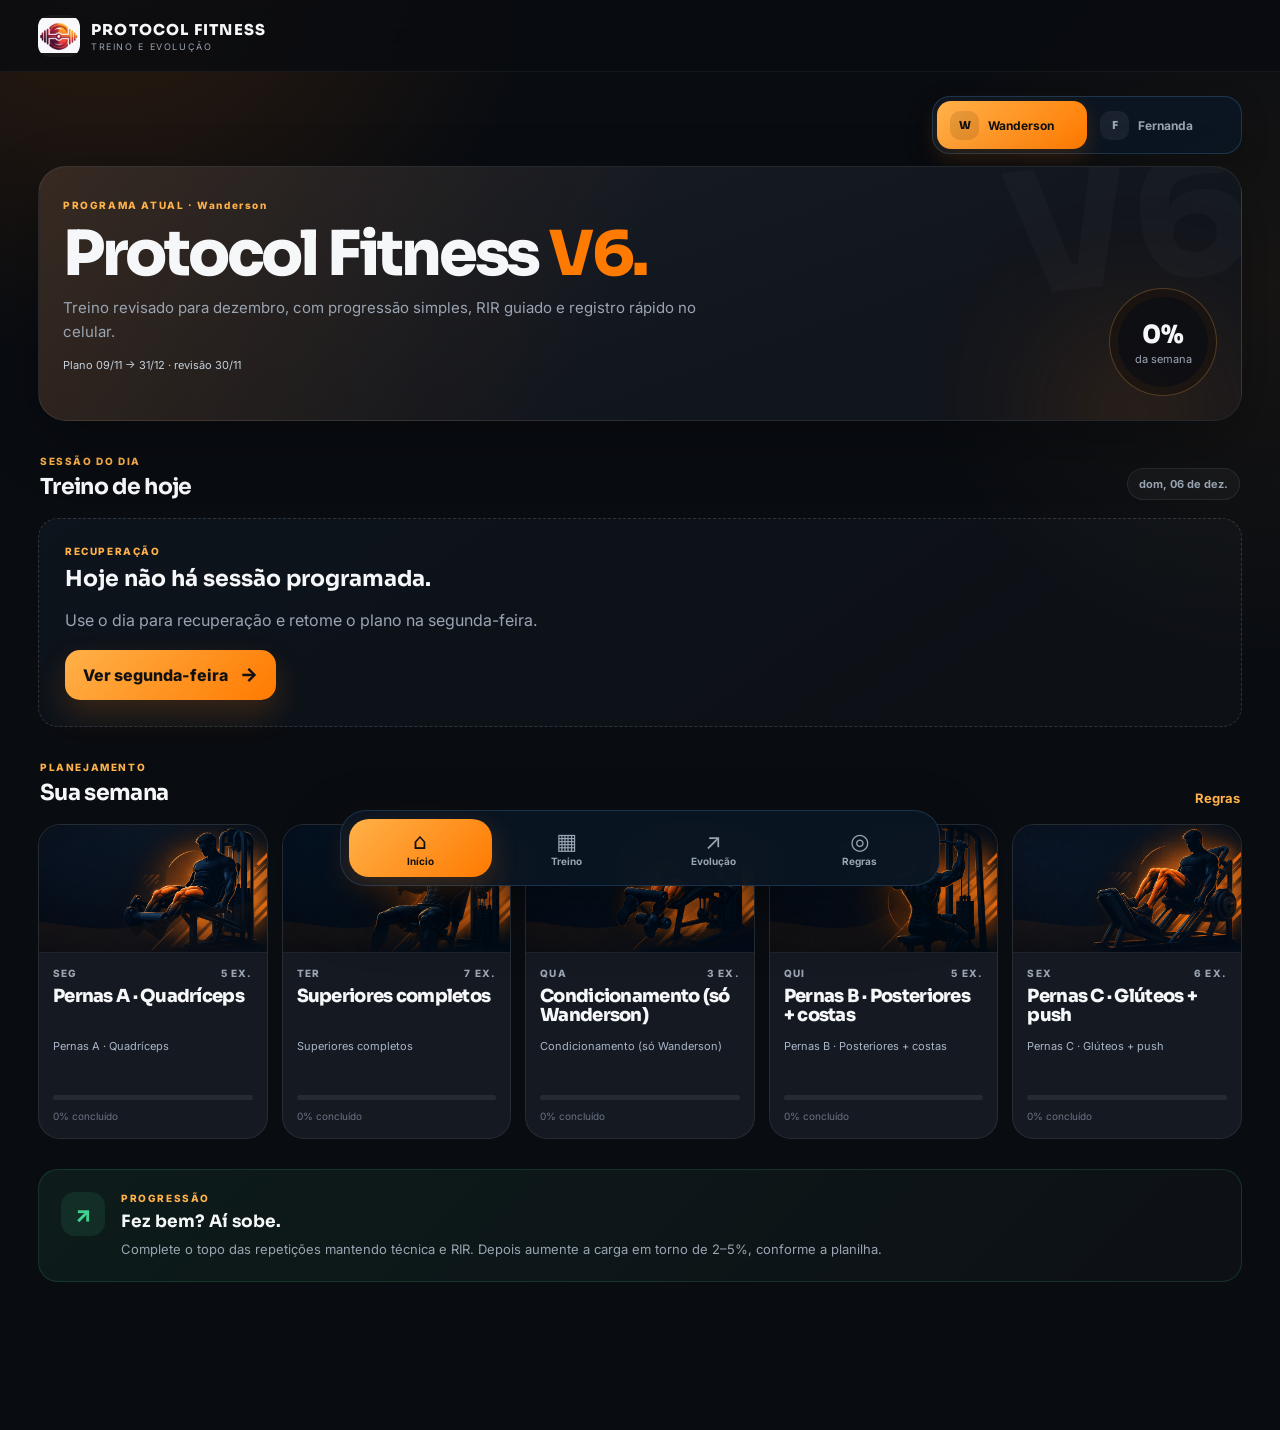
==== commit f2ac178f: "Protocol Fitness V6 - treino Wanderson e Fernanda" ====
--- a/index.html
+++ b/index.html
@@ -4,18 +4,17 @@
   <meta charset="utf-8">
   <meta name="viewport" content="width=device-width, initial-scale=1, viewport-fit=cover">
   <meta name="theme-color" content="#0A0D12">
-  <meta name="description" content="Treino de ganho de volume com prioridade em pernas.">
-  <title>Protocol Fitness</title>
-  <link rel="manifest" href="manifest.json?v=20260915-2">
+  <meta name="description" content="Protocol Fitness V6 · treino conjunto Wanderson e Fernanda.">
+  <title>Protocol Fitness V6</title>
+  <link rel="manifest" href="manifest.json?v=20261108-v6">
   <link rel="preconnect" href="https://fonts.googleapis.com">
   <link rel="preconnect" href="https://fonts.gstatic.com" crossorigin>
   <link href="https://fonts.googleapis.com/css2?family=Inter:wght@400;500;600;700;800&family=Sora:wght@600;700;800&display=swap" rel="stylesheet">
-  <link rel="stylesheet" href="css/style.css?v=20260915-2">
+  <link rel="stylesheet" href="css/style.css?v=20261108-v6">
 </head>
 <body>
   <div class="app-shell">
     <header class="topbar">
-      
       <a class="brand" href="index.html" aria-label="Página inicial">
         <img class="brand-logo" src="assets/icons/protocol-fitness-logo.png" alt="Protocol Fitness">
         <span><strong>PROTOCOL FITNESS</strong><small>TREINO E EVOLUÇÃO</small></span>
@@ -24,11 +23,14 @@
     </header>
 
     <main class="page home-page">
+      <div class="profile-switcher" id="profileSwitcher"></div>
+
       <section class="hero">
         <div class="hero-copy">
-          <span class="eyebrow">PROGRAMA ATUAL</span>
-          <h1>Protocol Fitness <span>Treino.</span></h1>
-          <p>5 sessões de musculação por semana, cardio no domingo e progressão de carga com execução controlada.</p>
+          <span class="eyebrow">PROGRAMA ATUAL · <span id="profileNameHero"></span></span>
+          <h1>Protocol Fitness <span>V6.</span></h1>
+          <p>Treino revisado para dezembro, com progressão simples, RIR guiado e registro rápido no celular.</p>
+          <small class="program-validity" id="programValidity"></small>
         </div>
         <div class="hero-stat">
           <strong id="weekPercent">0%</strong>
@@ -38,10 +40,7 @@
 
       <section class="section-block" aria-labelledby="todayTitle">
         <div class="section-heading">
-          <div>
-            <span class="eyebrow">SESSÃO DO DIA</span>
-            <h2 id="todayTitle">Treino de hoje</h2>
-          </div>
+          <div><span class="eyebrow">SESSÃO DO DIA</span><h2 id="todayTitle">Treino de hoje</h2></div>
           <span class="date-pill" id="todayDate"></span>
         </div>
         <div id="todayWorkout"></div>
@@ -49,10 +48,7 @@
 
       <section class="section-block" aria-labelledby="weekTitle">
         <div class="section-heading">
-          <div>
-            <span class="eyebrow">PLANEJAMENTO</span>
-            <h2 id="weekTitle">Sua semana</h2>
-          </div>
+          <div><span class="eyebrow">PLANEJAMENTO</span><h2 id="weekTitle">Sua semana</h2></div>
           <a class="text-link" href="orientacoes.html">Regras</a>
         </div>
         <div class="week-grid" id="weekGrid"></div>
@@ -62,8 +58,8 @@
         <div class="insight-icon">↗</div>
         <div>
           <span class="eyebrow">PROGRESSÃO</span>
-          <h3>Primeiro técnica, depois carga.</h3>
-          <p>Fez toda a faixa de repetições com execução boa? Aí sim sobe o peso na próxima sessão.</p>
+          <h3>Fez bem? Aí sobe.</h3>
+          <p>Complete o topo das repetições mantendo técnica e RIR. Depois aumente a carga em torno de 2–5%, conforme a planilha.</p>
         </div>
       </section>
     </main>
@@ -76,8 +72,9 @@
     </nav>
   </div>
 
-  <script src="js/treino-data.js?v=20260915-2"></script>
-  <script src="js/storage.js?v=20260915-2"></script>
-  <script src="js/app.js?v=20260915-2"></script>
+  <script src="js/treino-data.js?v=20261108-v6"></script>
+  <script src="js/storage.js?v=20261108-v6"></script>
+  <script src="js/profile.js?v=20261108-v6"></script>
+  <script src="js/app.js?v=20261108-v6"></script>
 </body>
 </html>
--- a/css/style.css
+++ b/css/style.css
@@ -1,1060 +1,40 @@
 :root {
-  --bg: #090C11;
-  --bg-soft: #0F131A;
-  --surface: #151A22;
-  --surface-2: #1B212B;
-  --surface-3: #222A35;
-  --line: rgba(255, 255, 255, .08);
-  --line-strong: rgba(255, 255, 255, .14);
-  --text: #F6F7F9;
-  --muted: #9AA4B2;
-  --muted-2: #697383;
-  --orange: #FF7A00;
-  --orange-2: #FFB14A;
-  --green: #40D28F;
-  --red: #FF5C67;
-  --shadow: 0 20px 60px rgba(0, 0, 0, .28);
-  --radius-sm: 14px;
-  --radius: 20px;
-  --radius-lg: 28px;
-  --safe-bottom: max(18px, env(safe-area-inset-bottom));
+  --bg:#090C11; --bg-soft:#0F131A; --surface:#151A22; --surface-2:#1B212B;
+  --line:rgba(255,255,255,.08); --line-strong:rgba(255,255,255,.14);
+  --text:#F6F7F9; --muted:#9AA4B2; --muted-2:#697383;
+  --orange:#FF7A00; --orange-2:#FFB14A; --green:#40D28F; --red:#FF5C67;
+  --blue:#5FA9E6; --shadow:0 20px 60px rgba(0,0,0,.28);
+  --radius:20px; --radius-lg:28px; --safe-bottom:max(18px,env(safe-area-inset-bottom));
 }
-
-* { box-sizing: border-box; }
-html { scroll-behavior: smooth; }
-body {
-  margin: 0;
-  color: var(--text);
-  background:
-    radial-gradient(circle at 8% -6%, rgba(255,122,0,.16), transparent 28rem),
-    radial-gradient(circle at 100% 20%, rgba(255,177,74,.06), transparent 24rem),
-    var(--bg);
-  font-family: Inter, system-ui, -apple-system, BlinkMacSystemFont, "Segoe UI", sans-serif;
-  min-height: 100vh;
-}
-button, input { font: inherit; }
-button, a { -webkit-tap-highlight-color: transparent; }
-a { color: inherit; text-decoration: none; }
-img { display: block; max-width: 100%; }
-
-.app-shell { min-height: 100vh; padding-bottom: calc(88px + var(--safe-bottom)); }
-.page { width: min(100%, 1120px); margin: 0 auto; padding: 18px 18px 40px; }
-
-.topbar {
-  position: sticky;
-  top: 0;
-  z-index: 20;
-  height: 72px;
-  display: flex;
-  align-items: center;
-  justify-content: space-between;
-  padding: 0 max(18px, calc((100vw - 1120px)/2 + 18px));
-  background: rgba(9,12,17,.76);
-  backdrop-filter: blur(18px);
-  border-bottom: 1px solid rgba(255,255,255,.05);
-}
-.brand { display: inline-flex; align-items: center; gap: 11px; }
-.brand-mark {
-  width: 38px; height: 38px; display: grid; place-items: center;
-  border-radius: 12px; font: 800 18px Sora; color: #111;
-  background: linear-gradient(135deg, var(--orange-2), var(--orange));
-  box-shadow: 0 10px 30px rgba(255,122,0,.22);
-}
-.brand strong { display: block; font: 800 15px Sora; letter-spacing: .08em; }
-.brand small { display: block; margin-top: 2px; color: var(--muted); font-size: 9px; letter-spacing: .18em; }
-.page-brand { font: 800 13px Sora; letter-spacing: .14em; }
-.icon-button, .back-button {
-  width: 40px; height: 40px; border: 1px solid var(--line);
-  border-radius: 13px; background: rgba(255,255,255,.04); color: var(--text);
-  display: grid; place-items: center; cursor: pointer; font-weight: 800;
-}
-.back-button { font-size: 30px; line-height: 1; padding-bottom: 4px; }
-.icon-button.ghost { opacity: .55; cursor: default; }
-
-.hero {
-  position: relative;
-  overflow: hidden;
-  min-height: 248px;
-  margin-top: 8px;
-  padding: 32px 24px;
-  border: 1px solid var(--line);
-  border-radius: var(--radius-lg);
-  background:
-    linear-gradient(115deg, rgba(255,122,0,.13), transparent 48%),
-    linear-gradient(160deg, #191E27, #11151C 68%);
-  box-shadow: var(--shadow);
-}
-.hero::before {
-  content: "V";
-  position: absolute; right: -18px; top: -44px;
-  font: 800 260px/1 Sora; color: rgba(255,255,255,.025);
-  transform: rotate(-8deg);
-}
-.hero::after {
-  content: "";
-  position: absolute; width: 160px; height: 160px; right: 22px; bottom: -70px;
-  border-radius: 50%; background: var(--orange); filter: blur(80px); opacity: .22;
-}
-.hero-copy { position: relative; z-index: 1; max-width: 620px; }
-.eyebrow {
-  display: block;
-  color: var(--orange-2);
-  font-size: 10px;
-  font-weight: 800;
-  letter-spacing: .16em;
-}
-.hero h1, .progress-hero h1, .rules-hero h1 {
-  margin: 12px 0 10px;
-  font: 800 clamp(34px, 7vw, 62px)/1.02 Sora;
-  letter-spacing: -.05em;
-}
-.hero h1 span, .progress-hero h1 span { color: var(--orange); }
-.hero p, .progress-hero p, .rules-hero p {
-  margin: 0; max-width: 600px; color: var(--muted);
-  font-size: 15px; line-height: 1.6;
-}
-.hero-stat {
-  position: absolute; z-index: 2; right: 24px; bottom: 24px;
-  width: 108px; height: 108px; border-radius: 50%;
-  display: grid; place-content: center; text-align: center;
-  background: rgba(9,12,17,.72);
-  border: 1px solid rgba(255,177,74,.28);
-  box-shadow: inset 0 0 0 8px rgba(255,122,0,.05);
-}
-.hero-stat strong { font: 800 25px Sora; }
-.hero-stat span { margin-top: 2px; color: var(--muted); font-size: 11px; }
-
-.section-block { margin-top: 30px; }
-.section-heading {
-  display: flex; justify-content: space-between; align-items: end;
-  gap: 18px; margin-bottom: 14px; padding: 0 2px;
-}
-.section-heading h2 { margin: 6px 0 0; font: 700 22px Sora; letter-spacing: -.03em; }
-.date-pill {
-  padding: 8px 11px; border-radius: 999px; border: 1px solid var(--line);
-  background: rgba(255,255,255,.035); color: var(--muted); font-size: 11px; font-weight: 700;
-}
-.text-link { color: var(--orange-2); font-size: 13px; font-weight: 700; }
-
-.today-card {
-  position: relative; min-height: 290px; overflow: hidden; border-radius: var(--radius-lg);
-  border: 1px solid var(--line); background: var(--surface); box-shadow: var(--shadow);
-}
-.today-card .cover-image { position: absolute; inset: 0; width: 100%; height: 100%; object-fit: cover; }
-.today-card::after {
-  content: ""; position: absolute; inset: 0;
-  background: linear-gradient(90deg, rgba(8,11,16,.98) 0%, rgba(8,11,16,.82) 48%, rgba(8,11,16,.1) 100%);
-}
-.today-content { position: relative; z-index: 2; max-width: 66%; padding: 28px; }
-.today-content h3 { margin: 9px 0 8px; font: 800 clamp(27px, 6vw, 42px)/1.05 Sora; letter-spacing: -.05em; }
-.today-content p { margin: 0 0 18px; color: #C3CAD4; line-height: 1.5; }
-.meta-row { display: flex; flex-wrap: wrap; gap: 8px; margin-bottom: 22px; }
-.meta-chip {
-  padding: 8px 10px; border-radius: 999px; background: rgba(255,255,255,.07);
-  border: 1px solid rgba(255,255,255,.07); color: #D8DDE5; font-size: 11px; font-weight: 700;
-}
-.primary-button, .secondary-button, .finish-button {
-  border: 0; border-radius: 15px; cursor: pointer; font-weight: 800;
-}
-.primary-button {
-  display: inline-flex; align-items: center; justify-content: center; gap: 12px;
-  min-height: 50px; padding: 0 18px; background: linear-gradient(135deg, var(--orange-2), var(--orange));
-  color: #111; box-shadow: 0 14px 30px rgba(255,122,0,.18);
-}
-.primary-button span { font-size: 19px; }
-.primary-button.compact { min-height: 46px; }
-.secondary-button {
-  min-height: 46px; padding: 0 14px; color: var(--text);
-  border: 1px solid var(--line); background: rgba(255,255,255,.05);
-}
-.text-button { border: 0; background: transparent; color: var(--muted); cursor: pointer; font-weight: 700; }
-
-.rest-card {
-  padding: 24px; border: 1px dashed var(--line-strong); border-radius: var(--radius);
-  background: rgba(255,255,255,.025); color: var(--muted);
-}
-.rest-card h3 { color: var(--text); margin: 8px 0; font: 700 20px Sora; }
-
-.week-grid { display: grid; grid-template-columns: repeat(5, minmax(0,1fr)); gap: 12px; }
-.week-card {
-  position: relative; min-height: 240px; overflow: hidden;
-  border: 1px solid var(--line); border-radius: var(--radius);
-  background: var(--surface); transition: transform .2s ease, border-color .2s ease;
-}
-.week-card:hover { transform: translateY(-3px); border-color: rgba(255,177,74,.28); }
-.week-card img { width: 100%; height: 120px; object-fit: cover; border-bottom: 1px solid var(--line); }
-.week-card-body { padding: 15px; }
-.week-card-day { display: flex; justify-content: space-between; color: var(--muted); font-size: 10px; font-weight: 800; letter-spacing: .12em; }
-.week-card h3 { margin: 10px 0 7px; font: 700 16px/1.15 Sora; letter-spacing: -.03em; }
-.week-card p { margin: 0; color: var(--muted); font-size: 11px; line-height: 1.45; min-height: 32px; }
-.mini-progress { height: 5px; margin-top: 14px; border-radius: 99px; overflow: hidden; background: rgba(255,255,255,.07); }
-.mini-progress span { display: block; height: 100%; border-radius: inherit; background: linear-gradient(90deg, var(--orange), var(--orange-2)); }
-.week-card-status { margin-top: 8px; color: var(--muted-2); font-size: 10px; }
-.week-card-status.done { color: var(--green); }
-
-.insight-card {
-  margin-top: 30px; display: grid; grid-template-columns: auto 1fr; gap: 16px;
-  padding: 22px; border-radius: var(--radius); border: 1px solid rgba(64,210,143,.16);
-  background: linear-gradient(135deg, rgba(64,210,143,.08), rgba(255,255,255,.02));
-}
-.insight-icon {
-  width: 44px; height: 44px; display: grid; place-items: center; border-radius: 14px;
-  background: rgba(64,210,143,.1); color: var(--green); font-size: 22px; font-weight: 800;
-}
-.insight-card h3 { margin: 7px 0 7px; font: 700 17px Sora; }
-.insight-card p { margin: 0; color: var(--muted); font-size: 13px; line-height: 1.55; }
-
-.bottom-nav {
-  position: fixed; z-index: 30; left: 50%; bottom: 14px;
-  width: min(calc(100% - 24px), 520px); transform: translateX(-50%);
-  display: grid; grid-template-columns: repeat(4,1fr); gap: 4px;
-  padding: 8px; padding-bottom: max(8px, env(safe-area-inset-bottom));
-  border: 1px solid rgba(255,255,255,.09); border-radius: 22px;
-  background: rgba(18,22,29,.86); backdrop-filter: blur(18px); box-shadow: 0 22px 60px rgba(0,0,0,.36);
-}
-.nav-item {
-  min-height: 52px; border-radius: 16px; display: grid; place-content: center; justify-items: center;
-  gap: 3px; color: var(--muted); transition: .2s ease;
-}
-.nav-item span { font-size: 19px; line-height: 1; }
-.nav-item small { font-size: 9px; font-weight: 700; }
-.nav-item.active { color: #111; background: linear-gradient(135deg, var(--orange-2), var(--orange)); }
-
+*{box-sizing:border-box} html{scroll-behavior:smooth} body{margin:0;color:var(--text);background:radial-gradient(circle at 8% -6%,rgba(255,122,0,.16),transparent 28rem),radial-gradient(circle at 100% 20%,rgba(255,177,74,.06),transparent 24rem),var(--bg);font-family:Inter,system-ui,-apple-system,BlinkMacSystemFont,"Segoe UI",sans-serif;min-height:100vh}
+button,input{font:inherit} button,a{-webkit-tap-highlight-color:transparent} a{color:inherit;text-decoration:none} img{display:block;max-width:100%} [hidden]{display:none!important}
+.app-shell{min-height:100vh;padding-bottom:calc(90px + var(--safe-bottom))}.page{width:min(100%,1240px);margin:0 auto;padding:18px 18px 40px}
+.topbar{position:sticky;top:0;z-index:20;height:72px;display:flex;align-items:center;justify-content:space-between;padding:0 max(18px,calc((100vw - 1240px)/2 + 18px));background:rgba(9,12,17,.82);backdrop-filter:blur(18px);border-bottom:1px solid rgba(255,255,255,.05)}
+.brand{display:inline-flex;align-items:center;gap:11px}.brand-logo{width:42px;height:42px;object-fit:contain;border-radius:12px;background:rgba(255,255,255,.04)}.brand strong{display:block;font:800 15px Sora;letter-spacing:.08em}.brand small{display:block;margin-top:2px;color:var(--muted);font-size:9px;letter-spacing:.18em}.brand-compact .brand-logo{width:36px;height:36px}.page-brand{font:800 13px Sora;letter-spacing:.12em}
+.icon-button,.back-button{width:40px;height:40px;border:1px solid var(--line);border-radius:13px;background:rgba(255,255,255,.04);color:var(--text);display:grid;place-items:center;cursor:pointer;font-weight:800}.back-button{font-size:30px;line-height:1;padding-bottom:4px}.icon-button.ghost{opacity:.55;cursor:default}
+.eyebrow{display:block;color:var(--orange-2);font-size:10px;font-weight:800;letter-spacing:.16em}.section-block{margin-top:34px}.section-heading{display:flex;justify-content:space-between;align-items:end;gap:18px;margin-bottom:18px;padding:0 2px}.section-heading h2{margin:6px 0 0;font:700 22px Sora;letter-spacing:-.03em}.text-link{color:var(--orange-2);font-size:13px;font-weight:700}.date-pill{padding:8px 11px;border-radius:999px;border:1px solid var(--line);background:rgba(255,255,255,.035);color:var(--muted);font-size:11px;font-weight:700}
+.profile-switcher{display:flex;justify-content:flex-end;margin:6px 0 12px}.profile-switcher-inner{display:inline-grid;grid-template-columns:1fr 1fr;padding:4px;border:1px solid rgba(95,169,230,.22);border-radius:18px;background:rgba(11,24,38,.78);box-shadow:0 10px 30px rgba(0,0,0,.16)}.profile-option{min-width:150px;height:48px;display:flex;align-items:center;gap:9px;padding:0 13px;border:0;border-radius:14px;color:var(--muted);background:transparent;cursor:pointer}.profile-option span{width:29px;height:29px;display:grid;place-items:center;border-radius:10px;background:rgba(255,255,255,.06);font:800 11px Sora}.profile-option strong{font-size:12px}.profile-option.active{color:#111;background:linear-gradient(135deg,var(--orange-2),var(--orange));box-shadow:0 8px 22px rgba(255,122,0,.18)}.profile-option.active span{background:rgba(0,0,0,.1)}.compact-switcher{margin-top:0}
+.hero{position:relative;overflow:hidden;min-height:255px;margin-top:8px;padding:32px 24px;border:1px solid var(--line);border-radius:var(--radius-lg);background:linear-gradient(115deg,rgba(255,122,0,.13),transparent 48%),linear-gradient(160deg,#191E27,#11151C 68%);box-shadow:var(--shadow)}.hero::before{content:"V6";position:absolute;right:-10px;top:-28px;font:800 170px/1 Sora;color:rgba(255,255,255,.025);transform:rotate(-7deg)}.hero::after{content:"";position:absolute;width:160px;height:160px;right:22px;bottom:-70px;border-radius:50%;background:var(--orange);filter:blur(80px);opacity:.22}.hero-copy{position:relative;z-index:1;max-width:650px}.hero h1,.progress-hero h1,.rules-hero h1{margin:12px 0 10px;font:800 clamp(34px,7vw,62px)/1.02 Sora;letter-spacing:-.05em}.hero h1 span,.progress-hero h1 span{color:var(--orange)}.hero p,.progress-hero p,.rules-hero p{margin:0;max-width:660px;color:var(--muted);font-size:15px;line-height:1.6}.program-validity{display:inline-block;margin-top:14px;color:#c6d0dc;font-size:11px}.hero-stat{position:absolute;z-index:2;right:24px;bottom:24px;width:108px;height:108px;border-radius:50%;display:grid;place-content:center;text-align:center;background:rgba(9,12,17,.72);border:1px solid rgba(255,177,74,.28);box-shadow:inset 0 0 0 8px rgba(255,122,0,.05)}.hero-stat strong{font:800 25px Sora}.hero-stat span{margin-top:2px;color:var(--muted);font-size:11px}
+.today-card{position:relative;min-height:300px;overflow:hidden;border-radius:var(--radius-lg);border:1px solid var(--line);background:var(--surface);box-shadow:var(--shadow)}.today-card .cover-image{position:absolute;inset:0;width:100%;height:100%;object-fit:cover;object-position:center right}.today-card::after{content:"";position:absolute;inset:0;background:linear-gradient(90deg,rgba(8,11,16,.98) 0%,rgba(8,11,16,.82) 48%,rgba(8,11,16,.1) 100%)}.today-content{position:relative;z-index:2;max-width:66%;padding:28px}.today-content h3{margin:9px 0 8px;font:800 clamp(27px,6vw,42px)/1.05 Sora;letter-spacing:-.05em}.today-content p{margin:0 0 18px;color:#C3CAD4;line-height:1.5}.meta-row{display:flex;flex-wrap:wrap;gap:8px;margin-bottom:22px}.meta-chip{padding:8px 10px;border-radius:999px;background:rgba(255,255,255,.07);border:1px solid rgba(255,255,255,.07);color:#D8DDE5;font-size:11px;font-weight:700}
+.primary-button,.secondary-button,.finish-button{border:0;border-radius:15px;cursor:pointer;font-weight:800}.primary-button{display:inline-flex;align-items:center;justify-content:center;gap:12px;min-height:50px;padding:0 18px;background:linear-gradient(135deg,var(--orange-2),var(--orange));color:#111;box-shadow:0 14px 30px rgba(255,122,0,.18)}.primary-button span{font-size:19px}.secondary-button{min-height:46px;padding:0 14px;color:var(--text);border:1px solid var(--line);background:rgba(255,255,255,.05)}.text-button{border:0;background:transparent;color:var(--muted);cursor:pointer;font-weight:700}
+.rest-card,.rest-workout-card{padding:26px;border:1px dashed var(--line-strong);border-radius:var(--radius);background:linear-gradient(145deg,rgba(95,169,230,.05),rgba(255,255,255,.02));color:var(--muted)}.rest-card h3,.rest-workout-card h2{color:var(--text);margin:8px 0;font:700 22px Sora}.rest-card p,.rest-workout-card p{line-height:1.6}.rest-profile{border-color:rgba(64,210,143,.25)}.rest-icon{display:grid;place-items:center;width:54px;height:54px;margin-bottom:18px;border-radius:17px;background:rgba(95,169,230,.10);font-size:27px;color:#b9d9f4}.rest-workout-card{margin-top:18px;padding:30px}.rest-workout-card .primary-button{margin-top:8px}
+.week-grid{display:grid;grid-template-columns:repeat(5,minmax(0,1fr));gap:14px;align-items:stretch}.week-card{position:relative;min-height:300px;overflow:hidden;border:1px solid var(--line);border-radius:22px;background:var(--surface);transition:transform .2s ease,border-color .2s ease}.week-card:hover{transform:translateY(-3px);border-color:rgba(255,177,74,.28)}.week-card img{width:100%;height:128px;object-fit:cover;object-position:center right;border-bottom:1px solid var(--line);background:#0b1017}.week-card-body{padding:14px 14px 16px}.week-card-day{display:flex;justify-content:space-between;color:var(--muted);font-size:10px;font-weight:800;letter-spacing:.12em;margin-bottom:8px}.week-card h3.week-title{margin:0 0 12px;font:800 18px/1.08 Sora;letter-spacing:-.04em;min-height:40px}.week-card p{margin:0 0 14px;min-height:42px;color:#a9b6c8;font-size:11px;line-height:1.4}.mini-progress{height:5px;margin-top:4px;border-radius:99px;overflow:hidden;background:rgba(255,255,255,.07)}.mini-progress span{display:block;height:100%;border-radius:inherit;background:linear-gradient(90deg,var(--orange),var(--orange-2))}.week-card-status{margin-top:10px;color:var(--muted-2);font-size:10px}.week-card-status.done{color:var(--green)}.rest-week-card{opacity:.72}.rest-week-card img{filter:saturate(.35) brightness(.6)}
+.insight-card{margin-top:30px;display:grid;grid-template-columns:auto 1fr;gap:16px;padding:22px;border-radius:var(--radius);border:1px solid rgba(64,210,143,.16);background:linear-gradient(135deg,rgba(64,210,143,.08),rgba(255,255,255,.02))}.insight-icon{width:44px;height:44px;display:grid;place-items:center;border-radius:14px;background:rgba(64,210,143,.1);color:var(--green);font-size:22px;font-weight:800}.insight-card h3{margin:7px 0 7px;font:700 17px Sora}.insight-card p{margin:0;color:var(--muted);font-size:13px;line-height:1.55}
+.bottom-nav{position:fixed;z-index:30;left:50%;bottom:14px;width:min(calc(100% - 24px),600px);transform:translateX(-50%);display:grid;grid-template-columns:repeat(4,1fr);gap:4px;min-height:74px;padding:8px;padding-bottom:max(8px,env(safe-area-inset-bottom));border:1px solid rgba(81,146,201,.24);border-radius:26px;background:rgba(10,22,35,.94);backdrop-filter:blur(18px);box-shadow:0 22px 60px rgba(0,0,0,.36)}.nav-item{min-height:58px;border-radius:20px;display:grid;place-content:center;justify-items:center;gap:3px;color:var(--muted);transition:.2s ease}.nav-item span{font-size:22px;line-height:1}.nav-item small{font-size:10px;font-weight:700}.nav-item.active{color:#111;background:linear-gradient(135deg,var(--orange-2),var(--orange));box-shadow:0 10px 28px rgba(255,122,0,.20)}
 /* Workout */
-.workout-cover {
-  position: relative; min-height: 280px; overflow: hidden; border: 1px solid var(--line);
-  border-radius: var(--radius-lg); background: var(--surface); box-shadow: var(--shadow);
-}
-.workout-cover img { position: absolute; inset: 0; width: 100%; height: 100%; object-fit: cover; }
-.workout-cover::after { content: ""; position: absolute; inset: 0; background: linear-gradient(0deg, rgba(9,12,17,.98), rgba(9,12,17,.12)); }
-.workout-cover-copy { position: absolute; z-index: 2; left: 24px; right: 24px; bottom: 24px; }
-.workout-cover h1 { margin: 8px 0 8px; font: 800 clamp(30px,6vw,52px)/1.04 Sora; letter-spacing: -.05em; }
-.workout-cover p { margin: 0; color: #CED4DD; }
-.workout-progress-card {
-  margin-top: 14px; padding: 18px; border: 1px solid var(--line); border-radius: var(--radius);
-  background: var(--surface);
-}
-.progress-copy { display: flex; justify-content: space-between; align-items: center; margin-bottom: 12px; }
-.progress-copy div { display: flex; gap: 7px; align-items: baseline; }
-.progress-copy span { color: var(--muted); font-size: 12px; }
-.progress-track { height: 8px; overflow: hidden; border-radius: 99px; background: rgba(255,255,255,.07); }
-.progress-track span { display: block; width: 0; height: 100%; border-radius: inherit; background: linear-gradient(90deg,var(--orange),var(--orange-2)); transition: width .25s ease; }
-.exercise-list { display: grid; gap: 14px; margin-top: 20px; }
-.exercise-card {
-  border: 1px solid var(--line); border-radius: var(--radius); overflow: hidden;
-  background: linear-gradient(160deg, rgba(255,255,255,.035), rgba(255,255,255,.015));
-}
-.exercise-card-head { display: grid; grid-template-columns: 52px 1fr auto; gap: 13px; align-items: center; padding: 18px; }
-.exercise-index {
-  width: 52px; height: 52px; display: grid; place-items: center; border-radius: 16px;
-  background: linear-gradient(135deg, rgba(255,177,74,.14), rgba(255,122,0,.06));
-  color: var(--orange-2); border: 1px solid rgba(255,177,74,.16); font: 800 14px Sora;
-}
-.exercise-title h2 { margin: 0 0 5px; font: 700 17px/1.2 Sora; letter-spacing: -.03em; }
-.exercise-title p { margin: 0; color: var(--muted); font-size: 11px; }
-.exercise-badge { padding: 7px 9px; border-radius: 999px; background: rgba(255,255,255,.05); color: var(--muted); font-size: 10px; font-weight: 800; }
-.exercise-note { margin: 0 18px 16px; padding: 12px 14px; border-left: 3px solid var(--orange); border-radius: 0 10px 10px 0; background: rgba(255,122,0,.06); color: #C9D0D9; font-size: 12px; line-height: 1.5; }
-.set-table { border-top: 1px solid var(--line); }
-.set-row {
-  display: grid; grid-template-columns: 42px minmax(76px,1fr) minmax(76px,1fr) 48px;
-  gap: 9px; align-items: center; padding: 11px 18px; border-bottom: 1px solid rgba(255,255,255,.05);
-}
-.set-row:last-child { border-bottom: 0; }
-.set-number { color: var(--muted); font-size: 11px; font-weight: 800; }
-.input-wrap { position: relative; }
-.input-wrap input {
-  width: 100%; height: 42px; padding: 0 30px 0 11px; color: var(--text);
-  border: 1px solid var(--line); border-radius: 12px; outline: none; background: rgba(255,255,255,.035);
-}
-.input-wrap input:focus { border-color: rgba(255,122,0,.55); box-shadow: 0 0 0 3px rgba(255,122,0,.08); }
-.input-wrap span { position: absolute; right: 9px; top: 50%; transform: translateY(-50%); color: var(--muted-2); font-size: 9px; }
-.set-check {
-  width: 42px; height: 42px; border-radius: 13px; border: 1px solid var(--line);
-  background: rgba(255,255,255,.035); color: var(--muted); cursor: pointer; font-weight: 800;
-}
-.set-check.done { color: #07130D; background: var(--green); border-color: transparent; }
-.finish-button {
-  width: 100%; min-height: 56px; margin-top: 20px; padding: 0 20px;
-  display: flex; align-items: center; justify-content: space-between;
-  color: #111; background: linear-gradient(135deg,var(--orange-2),var(--orange));
-  box-shadow: 0 16px 36px rgba(255,122,0,.18);
-}
-.timer-sheet {
-  position: fixed; z-index: 50; inset: 0; display: none; align-items: end; justify-content: center;
-  background: rgba(0,0,0,.56); backdrop-filter: blur(8px);
-}
-.timer-sheet.open { display: flex; }
-.timer-panel {
-  width: min(100%, 520px); padding: 12px 22px calc(24px + env(safe-area-inset-bottom));
-  text-align: center; border-radius: 28px 28px 0 0; border: 1px solid var(--line);
-  background: #151A22; box-shadow: 0 -20px 70px rgba(0,0,0,.4);
-}
-.timer-grip { width: 44px; height: 4px; margin: 0 auto 22px; border-radius: 99px; background: rgba(255,255,255,.15); }
-.timer-value { display: block; margin: 8px 0; font: 800 58px Sora; letter-spacing: -.06em; }
-.timer-panel p { margin: 0 0 20px; color: var(--muted); }
-.timer-actions { display: grid; grid-template-columns: 1fr 1.3fr 1fr; gap: 10px; margin-bottom: 12px; }
-
+.workout-page{max-width:980px}.workout-cover{position:relative;min-height:280px;overflow:hidden;border:1px solid var(--line);border-radius:var(--radius-lg);background:var(--surface);box-shadow:var(--shadow);margin-bottom:14px}.workout-cover img{position:absolute;inset:0;width:100%;height:100%;object-fit:cover}.workout-cover::after{content:"";position:absolute;inset:0;background:linear-gradient(0deg,rgba(9,12,17,.98),rgba(9,12,17,.12))}.workout-cover-copy{position:absolute;z-index:2;left:24px;right:24px;bottom:24px}.workout-cover h1{margin:8px 0;font:800 clamp(30px,6vw,52px)/1.04 Sora;letter-spacing:-.05em}.workout-cover p{margin:0;color:#CED4DD}.workout-progress-card{margin-top:14px;padding:18px;border:1px solid var(--line);border-radius:var(--radius);background:var(--surface)}.compact-progress{padding:14px 16px;background:linear-gradient(160deg,rgba(13,28,44,.96),rgba(8,17,28,.98));border-color:rgba(94,166,229,.15)}.progress-copy{display:flex;justify-content:space-between;align-items:center;margin-bottom:10px}.progress-copy div{display:flex;gap:7px;align-items:baseline}.progress-copy span{color:var(--muted);font-size:12px}.progress-track{height:7px;overflow:hidden;border-radius:99px;background:rgba(255,255,255,.07)}.progress-track span{display:block;width:0;height:100%;border-radius:inherit;background:linear-gradient(90deg,var(--orange),var(--orange-2));transition:width .25s ease}
+.simple-exercise-list{display:grid;gap:18px;margin-top:18px}.premium-exercise-card{position:relative;display:grid;grid-template-columns:210px minmax(0,1fr) 150px;grid-template-areas:"art content actions" "bottom bottom bottom" "guide guide guide";gap:18px 22px;align-items:center;min-height:235px;padding:16px 18px 16px 16px;overflow:hidden;border-radius:26px;border:1px solid rgba(52,129,189,.34);background:radial-gradient(circle at 100% 100%,rgba(255,122,0,.07),transparent 30%),linear-gradient(145deg,#0a1928 0%,#081522 58%,#07121d 100%);box-shadow:0 15px 42px rgba(0,0,0,.26);transition:border-color .2s ease,box-shadow .2s ease,transform .2s ease}.premium-exercise-card::before{content:"";position:absolute;left:0;top:20px;bottom:20px;width:3px;border-radius:0 99px 99px 0;background:linear-gradient(180deg,#ffb14a,#ff6a00);box-shadow:0 0 18px rgba(255,122,0,.65)}.premium-exercise-card.done{border-color:rgba(64,210,143,.40);box-shadow:0 15px 42px rgba(0,0,0,.24),inset 0 0 0 1px rgba(64,210,143,.06)}.premium-exercise-card.done::before{background:linear-gradient(180deg,#71e7b2,#29bd7b);box-shadow:0 0 18px rgba(64,210,143,.5)}
+.exercise-art{grid-area:art;position:relative;width:100%;aspect-ratio:1/1;overflow:hidden;border-radius:22px;border:1px solid rgba(98,170,227,.34);background:#08131f;box-shadow:inset 0 0 28px rgba(0,0,0,.38)}.exercise-art img{width:100%;height:100%;object-fit:cover}.exercise-media-placeholder{width:100%;height:100%;display:grid;place-content:center;justify-items:center;gap:8px;background:radial-gradient(circle at 50% 40%,rgba(95,169,230,.18),transparent 55%),#08131f;color:#9bc7e9;text-align:center}.exercise-media-placeholder span{width:52px;height:52px;display:grid;place-items:center;padding-left:4px;border:1px solid rgba(95,169,230,.28);border-radius:50%;background:rgba(95,169,230,.10);font-size:20px}.exercise-media-placeholder small{color:#7f9bb4;font-size:9px;line-height:1.4;letter-spacing:.1em}
+.premium-ex-content{grid-area:content;min-width:0}.exercise-order{margin-bottom:8px;color:var(--orange-2);font:800 10px Sora;letter-spacing:.14em}.premium-ex-content h2{margin:0 0 18px;color:#fff;font:800 clamp(21px,2.4vw,30px)/1.05 Sora;letter-spacing:-.045em}.series-label{display:block;margin-bottom:8px;color:#9cb9d7;font-size:10px;font-weight:600;letter-spacing:.14em}.series-display{display:flex;align-items:baseline;gap:12px;white-space:nowrap;line-height:.95}.series-display strong{color:var(--orange);font:800 clamp(46px,6vw,66px)/.92 Sora;letter-spacing:-.06em}.series-display span{color:#9dbbe0;font:500 clamp(28px,4vw,42px)/1 Sora}.series-display b{color:#fff;font:800 clamp(42px,5.4vw,60px)/.92 Sora;letter-spacing:-.06em}.series-display .single-prescription{font-size:clamp(34px,4.7vw,54px);white-space:normal}.exercise-meta{display:flex;flex-wrap:wrap;gap:8px;margin-top:15px}.exercise-meta>span{padding:7px 9px;border:1px solid rgba(255,255,255,.07);border-radius:999px;background:rgba(255,255,255,.04);color:#b7c6d5;font-size:10px;font-weight:700}.exercise-meta .rir-chip{border-color:rgba(255,177,74,.2);color:var(--orange-2);background:rgba(255,122,0,.07)}.rir-help{margin:9px 0 0;color:#8da3b8;font-size:11px;line-height:1.45}
+.premium-ex-actions{grid-area:actions;align-self:stretch;display:flex;flex-direction:column;align-items:stretch;justify-content:flex-end;padding:5px 0}.compact-weight-wrap{display:block}.compact-weight-wrap>span{display:block;margin:0 0 8px;color:#a8c1dd;font-size:13px;font-weight:500}.compact-weight-field{display:grid;grid-template-columns:1fr auto;align-items:center;width:100%;height:62px;overflow:hidden;border-radius:18px;border:1px solid rgba(87,151,205,.42);background:rgba(5,16,27,.72)}.compact-weight-field:focus-within{border-color:rgba(255,122,0,.72);box-shadow:0 0 0 3px rgba(255,122,0,.09)}.compact-weight-field input{width:100%;min-width:0;height:100%;padding:0 12px;border:0;outline:0;background:transparent;color:#fff;font:700 24px/1 Sora}.compact-weight-field input::placeholder{color:#536f8b}.compact-weight-field em{min-width:52px;padding:0 12px;border-left:1px solid rgba(96,160,216,.35);color:#b3cae2;font-size:17px;font-style:normal;text-align:center}.last-load{display:block;margin-top:7px;color:#71889e;font-size:10px}.no-load-chip{padding:14px 10px;border:1px solid rgba(95,169,230,.22);border-radius:16px;background:rgba(95,169,230,.07);color:#9dc6e8;font-size:10px;font-weight:800;text-align:center;letter-spacing:.12em}
+.exercise-bottom-row{grid-area:bottom;display:flex;align-items:center;justify-content:space-between;gap:14px;padding-top:13px;border-top:1px solid rgba(255,255,255,.06)}.set-chips{display:flex;flex-wrap:wrap;gap:8px}.set-chip{min-width:48px;height:42px;padding:0 12px;border:1px solid rgba(95,169,230,.28);border-radius:13px;background:rgba(95,169,230,.06);color:#b7cee3;cursor:pointer;font-weight:800}.set-chip.done{color:#062014;background:var(--green);border-color:transparent;box-shadow:0 0 0 4px rgba(64,210,143,.06)}.how-button{min-height:42px;padding:0 14px;border:1px solid rgba(255,177,74,.20);border-radius:13px;background:rgba(255,122,0,.06);color:var(--orange-2);cursor:pointer;font-size:11px;font-weight:800}.exercise-guidance{grid-area:guide;padding:14px 16px;border-radius:15px;border:1px solid rgba(255,177,74,.15);background:rgba(255,122,0,.05)}.exercise-guidance strong{font-size:11px;color:var(--orange-2)}.exercise-guidance p{margin:7px 0 0;color:#c1cad3;font-size:12px;line-height:1.55}.exercise-guidance small{display:block;margin-top:8px;color:#758596;font-size:10px}.finish-button{width:100%;min-height:58px;margin-top:20px;padding:0 20px;display:flex;align-items:center;justify-content:space-between;color:#111;background:linear-gradient(135deg,var(--orange-2),var(--orange));box-shadow:0 16px 36px rgba(255,122,0,.18)}
+.timer-sheet{position:fixed;z-index:50;inset:0;display:none;align-items:end;justify-content:center;background:rgba(0,0,0,.56);backdrop-filter:blur(8px)}.timer-sheet.open{display:flex}.timer-panel{width:min(100%,520px);padding:12px 22px calc(24px + env(safe-area-inset-bottom));text-align:center;border-radius:28px 28px 0 0;border:1px solid var(--line);background:#151A22;box-shadow:0 -20px 70px rgba(0,0,0,.4)}.timer-grip{width:44px;height:4px;margin:0 auto 22px;border-radius:99px;background:rgba(255,255,255,.15)}.timer-value{display:block;margin:8px 0;font:800 58px Sora;letter-spacing:-.06em}.timer-value.done{color:var(--green)}.timer-panel p{margin:0 0 20px;color:var(--muted)}.timer-actions{display:grid;grid-template-columns:1fr 1.3fr 1fr;gap:10px;margin-bottom:12px}.timer-skip{min-height:38px;width:100%}
 /* Progress */
-.progress-hero, .rules-hero { padding: 24px 2px 8px; }
-.metric-grid { display: grid; grid-template-columns: repeat(3,1fr); gap: 12px; margin-top: 22px; }
-.metric-card {
-  min-height: 130px; padding: 18px; border-radius: var(--radius);
-  border: 1px solid var(--line); background: var(--surface);
-}
-.metric-card span { color: var(--muted); font-size: 11px; font-weight: 700; }
-.metric-card strong { display: block; margin: 12px 0 5px; font: 800 31px Sora; }
-.metric-card small { color: var(--muted-2); }
-.chart-card { padding: 20px; border: 1px solid var(--line); border-radius: var(--radius); background: var(--surface); }
-.chart-row { display: grid; grid-template-columns: 84px 1fr 40px; gap: 12px; align-items: center; margin: 14px 0; }
-.chart-row span { color: var(--muted); font-size: 11px; font-weight: 700; }
-.chart-bar { height: 10px; border-radius: 99px; overflow: hidden; background: rgba(255,255,255,.06); }
-.chart-bar i { display: block; height: 100%; border-radius: inherit; background: linear-gradient(90deg,var(--orange),var(--orange-2)); }
-.chart-row strong { text-align: right; font-size: 11px; }
-.history-list { display: grid; gap: 10px; }
-.history-item {
-  display: flex; justify-content: space-between; gap: 16px; align-items: center;
-  padding: 16px; border: 1px solid var(--line); border-radius: 16px; background: rgba(255,255,255,.025);
-}
-.history-item h3 { margin: 0 0 5px; font: 700 14px Sora; }
-.history-item p { margin: 0; color: var(--muted); font-size: 11px; }
-.history-item strong { color: var(--green); font-size: 12px; }
-.empty-state { padding: 24px; text-align: center; border: 1px dashed var(--line); border-radius: var(--radius); color: var(--muted); }
-
+.progress-hero,.rules-hero{padding:24px 2px 8px}.metric-grid{display:grid;grid-template-columns:repeat(3,1fr);gap:12px;margin-top:22px}.metric-card{min-height:130px;padding:18px;border-radius:var(--radius);border:1px solid var(--line);background:var(--surface)}.metric-card span{color:var(--muted);font-size:11px;font-weight:700}.metric-card strong{display:block;margin:12px 0 5px;font:800 31px Sora}.metric-card small{color:var(--muted-2)}.chart-card{padding:20px;border:1px solid var(--line);border-radius:var(--radius);background:var(--surface)}.chart-row{display:grid;grid-template-columns:84px 1fr 40px;gap:12px;align-items:center;margin:14px 0}.chart-row span{color:var(--muted);font-size:11px;font-weight:700}.chart-bar{height:10px;border-radius:99px;overflow:hidden;background:rgba(255,255,255,.06)}.chart-bar i{display:block;height:100%;border-radius:inherit;background:linear-gradient(90deg,var(--orange),var(--orange-2))}.chart-row strong{text-align:right;font-size:11px}.chart-rest{padding:6px 10px;border-radius:10px;background:rgba(95,169,230,.06);color:#7999b4;font-size:10px}.history-list{display:grid;gap:10px}.history-item{display:flex;justify-content:space-between;gap:16px;align-items:center;padding:16px;border:1px solid var(--line);border-radius:16px;background:rgba(255,255,255,.025)}.history-item h3{margin:0 0 5px;font:700 14px Sora}.history-item p{margin:0;color:var(--muted);font-size:11px}.history-item strong{color:var(--green);font-size:12px}.empty-state{padding:24px;text-align:center;border:1px dashed var(--line);border-radius:var(--radius);color:var(--muted);line-height:1.55}
+.body-metric-grid{display:grid;grid-template-columns:repeat(4,1fr);gap:10px}.body-metric-card{padding:16px;border:1px solid rgba(95,169,230,.15);border-radius:17px;background:linear-gradient(145deg,rgba(95,169,230,.05),rgba(255,255,255,.02))}.body-metric-card span{display:block;color:#8499ad;font-size:10px;font-weight:700}.body-metric-card strong{display:block;margin:8px 0 5px;font:800 22px Sora}.body-metric-card strong em{font:500 10px Inter;color:#7890a6;font-style:normal}.body-metric-card small{color:#6d8295;font-size:9px;line-height:1.4}.measure-details{margin-top:14px;border:1px solid var(--line);border-radius:17px;background:rgba(255,255,255,.025);overflow:hidden}.measure-details summary{padding:16px 18px;cursor:pointer;color:var(--orange-2);font-size:12px;font-weight:800;list-style:none}.measure-form{display:grid;grid-template-columns:repeat(4,1fr);gap:10px;padding:0 16px 16px}.measure-form label{display:grid;gap:6px;color:#8ea0b1;font-size:10px;font-weight:700}.measure-form input{height:45px;padding:0 11px;border:1px solid var(--line);border-radius:12px;outline:0;background:#0b121b;color:var(--text)}.measure-form input:focus{border-color:rgba(255,122,0,.55)}.measure-save{grid-column:1/-1;margin-top:4px}
 /* Rules */
-.rule-card {
-  display: grid; grid-template-columns: auto 1fr; gap: 18px; margin-top: 20px; padding: 22px;
-  border: 1px solid rgba(255,122,0,.18); border-radius: var(--radius);
-  background: linear-gradient(135deg, rgba(255,122,0,.07), rgba(255,255,255,.02));
-}
-.rule-card.warning { border-color: rgba(255,92,103,.18); background: linear-gradient(135deg, rgba(255,92,103,.07), rgba(255,255,255,.02)); }
-.rule-card-icon {
-  width: 46px; height: 46px; display: grid; place-items: center; border-radius: 15px;
-  color: var(--orange-2); background: rgba(255,122,0,.1); font: 800 12px Sora;
-}
-.rule-card.warning .rule-card-icon { color: var(--red); background: rgba(255,92,103,.1); }
-.rule-card h2 { margin: 7px 0 10px; font: 700 20px Sora; }
-.rule-card ul { margin: 0; padding-left: 18px; color: var(--muted); line-height: 1.62; font-size: 13px; }
-.rule-card li + li { margin-top: 8px; }
-.cycle-list { display: grid; gap: 10px; }
-.cycle-item {
-  display: grid; grid-template-columns: 48px 1fr; gap: 14px; align-items: start;
-  padding: 18px; border: 1px solid var(--line); border-radius: 16px; background: rgba(255,255,255,.025);
-}
-.cycle-item > span { color: var(--orange-2); font: 800 13px Sora; }
-.cycle-item strong { font: 700 14px Sora; }
-.cycle-item p { margin: 6px 0 0; color: var(--muted); font-size: 12px; line-height: 1.5; }
-.medical-note {
-  margin-top: 18px; padding: 16px; border-radius: 14px; border: 1px solid var(--line);
-  color: var(--muted-2); font-size: 11px; line-height: 1.5;
-}
-
-@media (max-width: 900px) {
-  .week-grid { grid-template-columns: repeat(2, minmax(0,1fr)); }
-  .week-card:last-child { grid-column: 1 / -1; }
-}
-@media (max-width: 620px) {
-  .page { padding-inline: 14px; }
-  .topbar { padding-inline: 14px; }
-  .hero { min-height: 315px; padding: 25px 20px; }
-  .hero-copy { max-width: 100%; }
-  .hero-stat { width: 92px; height: 92px; right: 18px; bottom: 18px; }
-  .today-card { min-height: 360px; }
-  .today-card::after { background: linear-gradient(0deg, rgba(8,11,16,.98) 0%, rgba(8,11,16,.82) 58%, rgba(8,11,16,.1) 100%); }
-  .today-content { position: absolute; left: 0; right: 0; bottom: 0; max-width: none; padding: 22px; }
-  .today-content h3 { font-size: 31px; }
-  .week-grid { grid-template-columns: 1fr 1fr; gap: 10px; }
-  .week-card { min-height: 230px; }
-  .week-card img { height: 110px; }
-  .week-card:last-child { grid-column: 1 / -1; }
-  .metric-grid { grid-template-columns: 1fr; }
-  .metric-card { min-height: 112px; }
-  .exercise-card-head { grid-template-columns: 46px 1fr; }
-  .exercise-index { width: 46px; height: 46px; }
-  .exercise-badge { grid-column: 2; justify-self: start; margin-top: -7px; }
-  .set-row { grid-template-columns: 34px minmax(68px,1fr) minmax(68px,1fr) 42px; padding-inline: 12px; gap: 7px; }
-  .input-wrap input { padding-left: 8px; padding-right: 26px; }
-  .rule-card { grid-template-columns: 1fr; }
-  .chart-row { grid-template-columns: 68px 1fr 34px; gap: 8px; }
-}
-/* --- Ajustes v2 --- */
-.brand-compact { gap: 10px; }
-.brand-compact .brand-mark { width: 34px; height: 34px; font-size: 13px; }
-.brand-compact strong { font-size: 13px; }
-.brand-compact small { font-size: 8px; }
-
-.week-card {
-  min-height: 250px;
-}
-.week-card img {
-  height: 128px;
-  object-fit: cover;
-}
-.week-card-body {
-  padding: 14px;
-}
-.week-card h3.week-title {
-  margin: 10px 0 7px;
-  font: 800 20px/1.04 Sora;
-  letter-spacing: -.045em;
-  color: #fff;
-  min-height: 42px;
-  word-break: break-word;
-}
-.week-card p {
-  font-size: 11px;
-  line-height: 1.4;
-  min-height: 34px;
-}
-
-.compact-progress {
-  margin-top: 16px;
-}
-
-.simple-exercise-list {
-  display: grid;
-  gap: 16px;
-  margin-top: 18px;
-}
-.simple-exercise-card {
-  padding: 22px 18px;
-  border-radius: 24px;
-  border: 1px solid rgba(255,255,255,.08);
-  background: linear-gradient(180deg, rgba(14,24,37,.98), rgba(12,19,29,.98));
-  box-shadow: 0 10px 35px rgba(0,0,0,.18);
-}
-.simple-exercise-card.done {
-  border-color: rgba(64,210,143,.26);
-  box-shadow: 0 12px 35px rgba(64,210,143,.08);
-}
-.simple-ex-top {
-  display: flex;
-  gap: 14px;
-  align-items: center;
-  justify-content: space-between;
-}
-.simple-ex-top h2 {
-  margin: 0 0 8px;
-  font: 800 18px/1.15 Sora;
-  letter-spacing: -.03em;
-}
-.simple-ex-top p {
-  margin: 0;
-  color: #B7C0CB;
-  font-size: 15px;
-}
-.simple-ex-bottom {
-  margin-top: 18px;
-  display: flex;
-  align-items: center;
-  gap: 14px;
-}
-.simple-weight-wrap {
-  flex: 1;
-}
-.simple-weight-wrap input {
-  width: 100%;
-  height: 54px;
-  border-radius: 16px;
-  border: 1px solid rgba(255,255,255,.08);
-  background: rgba(6,14,23,.85);
-  color: var(--text);
-  outline: none;
-  padding: 0 16px;
-  font-size: 16px;
-}
-.simple-weight-wrap input::placeholder {
-  color: #6D7A8A;
-}
-.simple-weight-wrap input:focus {
-  border-color: rgba(255,122,0,.6);
-  box-shadow: 0 0 0 3px rgba(255,122,0,.08);
-}
-.exercise-check {
-  width: 42px;
-  min-width: 42px;
-  height: 42px;
-  border-radius: 12px;
-  border: 1px solid rgba(255,255,255,.14);
-  background: rgba(255,255,255,.06);
-  color: #0B1310;
-  font-size: 24px;
-  font-weight: 800;
-  cursor: pointer;
-}
-.exercise-check.done {
-  background: var(--green);
-  border-color: transparent;
-}
-.finish-button {
-  margin-top: 18px;
-}
-
-@media (max-width: 620px) {
-  .week-card {
-    min-height: 244px;
-  }
-  .week-card h3.week-title {
-    font-size: 18px;
-    min-height: 38px;
-  }
-  .week-card p {
-    min-height: 30px;
-  }
-  .simple-exercise-card {
-    padding: 18px 16px;
-    border-radius: 20px;
-  }
-  .simple-ex-top h2 {
-    font-size: 17px;
-  }
-  .simple-ex-top p {
-    font-size: 14px;
-  }
-  .simple-weight-wrap input {
-    height: 52px;
-    font-size: 15px;
-  }
-}
-
-
-/* Protocol Fitness logo */
-.brand-logo {
-  width: 42px;
-  height: 42px;
-  object-fit: contain;
-  display: block;
-  border-radius: 12px;
-  background: rgba(255,255,255,.04);
-}
-.brand-compact .brand-logo {
-  width: 36px;
-  height: 36px;
-}
-.brand-mark { display: none; }
-@media (max-width: 620px) {
-  .brand-logo { width: 38px; height: 38px; }
-  .brand strong { font-size: 13px; }
-  .brand small { font-size: 8px; }
-}
-
-
-/* Cover image updates and text positioning */
-.week-card {
-  overflow: hidden;
-}
-.week-card img {
-  height: 132px;
-  object-fit: cover;
-  object-position: 62% center;
-}
-.today-card .cover-image {
-  object-position: 62% center;
-}
-.today-content {
-  padding: 28px 30px;
-}
-.today-content h3 {
-  max-width: 74%;
-}
-.hero-copy, .today-content, .workout-cover-copy {
-  position: relative;
-  z-index: 2;
-}
-.workout-cover-copy {
-  left: 0;
-  right: 0;
-  padding-right: 30px;
-}
-@media (max-width: 620px) {
-  .week-card img {
-    height: 126px;
-    object-position: 64% center;
-  }
-  .today-content {
-    padding: 22px 24px;
-  }
-  .today-content h3 {
-    max-width: 82%;
-  }
-}
-
-
-/* Weekly planning section v3 */
-.page {
-  width: min(100%, 1240px);
-}
-.section-block {
-  margin-top: 34px;
-}
-.section-heading {
-  margin-bottom: 18px;
-}
-.week-grid {
-  display: grid;
-  grid-template-columns: repeat(5, minmax(0, 1fr));
-  gap: 14px;
-  align-items: stretch;
-}
-.week-card {
-  min-height: 300px;
-  border-radius: 22px;
-  overflow: hidden;
-}
-.week-card img {
-  width: 100%;
-  height: 128px;
-  object-fit: cover;
-  object-position: center right;
-  display: block;
-  background: #0b1017;
-}
-.week-card-body {
-  padding: 14px 14px 16px;
-}
-.week-card-day {
-  margin-bottom: 8px;
-}
-.week-card h3.week-title {
-  margin: 0 0 12px;
-  font: 800 18px/1.08 Sora;
-  letter-spacing: -.04em;
-  min-height: 40px;
-}
-.week-card p {
-  margin: 0 0 14px;
-  min-height: 42px;
-  color: #a9b6c8;
-}
-.mini-progress {
-  margin-top: 4px;
-}
-.week-card-status {
-  margin-top: 10px;
-}
-.today-card {
-  overflow: hidden;
-}
-.today-card .cover-image {
-  object-position: center right;
-}
-.today-content {
-  padding: 28px 28px 26px;
-}
-.today-content h3 {
-  max-width: 78%;
-}
-
-@media (max-width: 1100px) {
-  .week-grid {
-    grid-template-columns: repeat(3, minmax(0,1fr));
-  }
-}
-@media (max-width: 820px) {
-  .week-grid {
-    grid-template-columns: repeat(2, minmax(0,1fr));
-  }
-}
-@media (max-width: 620px) {
-  .page {
-    width: 100%;
-  }
-  .week-grid {
-    grid-template-columns: 1fr 1fr;
-    gap: 10px;
-  }
-  .week-card {
-    min-height: 278px;
-    border-radius: 18px;
-  }
-  .week-card img {
-    height: 110px;
-  }
-  .week-card h3.week-title {
-    font-size: 16px;
-    min-height: 34px;
-  }
-  .week-card p {
-    min-height: 38px;
-    font-size: 12px;
-  }
-}
-
-/* =========================================================
-   Workout cards premium redesign — Setembro/2026 v4.1
-   Layout aprovado: imagem + séries/reps grandes + carga compacta
-   ========================================================= */
-.workout-page {
-  max-width: 980px;
-}
-.workout-page .workout-cover {
-  margin-bottom: 14px;
-}
-.compact-progress {
-  padding: 14px 16px;
-  background: linear-gradient(160deg, rgba(13,28,44,.96), rgba(8,17,28,.98));
-  border-color: rgba(94,166,229,.15);
-}
-.compact-progress .progress-copy {
-  margin-bottom: 10px;
-}
-.compact-progress .progress-track {
-  height: 7px;
-}
-
-.simple-exercise-list {
-  display: grid;
-  gap: 18px;
-  margin-top: 18px;
-}
-
-.premium-exercise-card {
-  position: relative;
-  display: grid;
-  grid-template-columns: 210px minmax(0,1fr) 150px;
-  gap: 22px;
-  align-items: center;
-  min-height: 220px;
-  padding: 16px 18px 16px 16px;
-  overflow: hidden;
-  border-radius: 26px;
-  border: 1px solid rgba(52,129,189,.34);
-  background:
-    radial-gradient(circle at 100% 100%, rgba(255,122,0,.07), transparent 30%),
-    linear-gradient(145deg, #0a1928 0%, #081522 58%, #07121d 100%);
-  box-shadow: 0 15px 42px rgba(0,0,0,.26);
-  transition: border-color .2s ease, box-shadow .2s ease, transform .2s ease;
-}
-.premium-exercise-card::before {
-  content: "";
-  position: absolute;
-  left: 0;
-  top: 20px;
-  bottom: 20px;
-  width: 3px;
-  border-radius: 0 99px 99px 0;
-  background: linear-gradient(180deg, #ffb14a, #ff6a00);
-  box-shadow: 0 0 18px rgba(255,122,0,.65);
-}
-.premium-exercise-card:hover {
-  transform: translateY(-1px);
-  border-color: rgba(70,151,211,.46);
-}
-.premium-exercise-card.done {
-  border-color: rgba(64,210,143,.40);
-  box-shadow: 0 15px 42px rgba(0,0,0,.24), inset 0 0 0 1px rgba(64,210,143,.06);
-}
-.premium-exercise-card.done::before {
-  background: linear-gradient(180deg, #71e7b2, #29bd7b);
-  box-shadow: 0 0 18px rgba(64,210,143,.5);
-}
-
-.exercise-art {
-  position: relative;
-  width: 100%;
-  aspect-ratio: 1 / 1;
-  overflow: hidden;
-  border-radius: 22px;
-  border: 1px solid rgba(98,170,227,.34);
-  background: #08131f;
-  box-shadow: inset 0 0 28px rgba(0,0,0,.38);
-}
-.exercise-art::after {
-  content: "";
-  position: absolute;
-  inset: 0;
-  pointer-events: none;
-  background: linear-gradient(180deg, transparent 68%, rgba(2,9,15,.18));
-}
-.exercise-art img {
-  width: 100%;
-  height: 100%;
-  object-fit: cover;
-  object-position: center;
-}
-
-.premium-ex-content {
-  min-width: 0;
-  align-self: center;
-}
-.premium-ex-content h2 {
-  margin: 0 0 22px;
-  color: #fff;
-  font: 800 clamp(21px, 2.4vw, 30px)/1.05 Sora;
-  letter-spacing: -.045em;
-  text-wrap: balance;
-}
-.series-label {
-  display: block;
-  margin-bottom: 8px;
-  color: #9cb9d7;
-  font-size: 12px;
-  font-weight: 500;
-  letter-spacing: .17em;
-}
-.series-display {
-  display: flex;
-  align-items: baseline;
-  gap: 12px;
-  white-space: nowrap;
-  line-height: .95;
-}
-.series-display strong {
-  color: var(--orange);
-  font: 800 clamp(48px,6vw,70px)/.92 Sora;
-  letter-spacing: -.06em;
-}
-.series-display span {
-  color: #9dbbe0;
-  font: 500 clamp(32px,4vw,48px)/1 Sora;
-}
-.series-display b {
-  color: #fff;
-  font: 800 clamp(45px,5.4vw,66px)/.92 Sora;
-  letter-spacing: -.06em;
-}
-
-.premium-ex-actions {
-  align-self: stretch;
-  display: flex;
-  flex-direction: column;
-  align-items: stretch;
-  justify-content: space-between;
-  padding: 5px 0;
-}
-.premium-ex-actions .exercise-check {
-  align-self: flex-end;
-  width: 56px;
-  min-width: 56px;
-  height: 56px;
-  border-radius: 16px;
-  border: 1px solid rgba(102,165,220,.48);
-  background: rgba(18,37,56,.72);
-  color: #07130d;
-  font-size: 26px;
-  transition: transform .15s ease, background .2s ease, border-color .2s ease;
-}
-.premium-ex-actions .exercise-check:active {
-  transform: scale(.95);
-}
-.premium-ex-actions .exercise-check.done {
-  color: #062014;
-  background: var(--green);
-  border-color: transparent;
-  box-shadow: 0 0 0 4px rgba(64,210,143,.08);
-}
-
-.compact-weight-wrap {
-  display: block;
-}
-.compact-weight-wrap > span {
-  display: block;
-  margin: 0 0 8px;
-  color: #a8c1dd;
-  font-size: 13px;
-  font-weight: 500;
-}
-.compact-weight-field {
-  display: grid;
-  grid-template-columns: 1fr auto;
-  align-items: center;
-  width: 100%;
-  height: 62px;
-  overflow: hidden;
-  border-radius: 18px;
-  border: 1px solid rgba(87,151,205,.42);
-  background: rgba(5,16,27,.72);
-  transition: border-color .2s ease, box-shadow .2s ease;
-}
-.compact-weight-field:focus-within {
-  border-color: rgba(255,122,0,.72);
-  box-shadow: 0 0 0 3px rgba(255,122,0,.09);
-}
-.compact-weight-field input {
-  width: 100%;
-  min-width: 0;
-  height: 100%;
-  padding: 0 12px;
-  border: 0;
-  outline: 0;
-  background: transparent;
-  color: #fff;
-  font: 700 24px/1 Sora;
-}
-.compact-weight-field input::placeholder {
-  color: #536f8b;
-}
-.compact-weight-field em {
-  min-width: 52px;
-  padding: 0 12px;
-  border-left: 1px solid rgba(96,160,216,.35);
-  color: #b3cae2;
-  font-size: 17px;
-  font-style: normal;
-  text-align: center;
-}
-
-/* Bottom navigation closer to the approved mockup */
-.bottom-nav {
-  width: min(calc(100% - 24px), 600px);
-  min-height: 74px;
-  padding: 8px;
-  border-radius: 26px;
-  background: rgba(10,22,35,.94);
-  border-color: rgba(81,146,201,.24);
-}
-.nav-item {
-  min-height: 58px;
-  border-radius: 20px;
-}
-.nav-item span { font-size: 22px; }
-.nav-item small { font-size: 10px; }
-.nav-item.active {
-  box-shadow: 0 10px 28px rgba(255,122,0,.20);
-}
-
-@media (max-width: 760px) {
-  .workout-page { padding-inline: 12px; }
-  .premium-exercise-card {
-    grid-template-columns: 31% minmax(0,1fr) 112px;
-    gap: 14px;
-    min-height: 188px;
-    padding: 12px 13px 12px 12px;
-    border-radius: 23px;
-  }
-  .exercise-art { border-radius: 18px; }
-  .premium-ex-content h2 {
-    margin-bottom: 15px;
-    font-size: clamp(18px,4.4vw,24px);
-  }
-  .series-label {
-    margin-bottom: 7px;
-    font-size: 10px;
-    letter-spacing: .12em;
-  }
-  .series-display { gap: 7px; }
-  .series-display strong { font-size: clamp(38px,9.2vw,52px); }
-  .series-display span { font-size: clamp(26px,6.2vw,36px); }
-  .series-display b { font-size: clamp(36px,8.5vw,48px); }
-  .premium-ex-actions .exercise-check {
-    width: 48px;
-    min-width: 48px;
-    height: 48px;
-    border-radius: 15px;
-  }
-  .compact-weight-wrap > span {
-    margin-bottom: 6px;
-    font-size: 11px;
-  }
-  .compact-weight-field {
-    height: 54px;
-    border-radius: 16px;
-  }
-  .compact-weight-field input {
-    padding-inline: 9px;
-    font-size: 20px;
-  }
-  .compact-weight-field em {
-    min-width: 42px;
-    padding-inline: 8px;
-    font-size: 15px;
-  }
-}
-
-@media (max-width: 520px) {
-  .topbar {
-    height: 78px;
-    padding-inline: 16px;
-  }
-  .brand-compact .brand-logo {
-    width: 46px;
-    height: 46px;
-  }
-  .brand-compact strong {
-    font-size: 16px;
-    letter-spacing: .07em;
-  }
-  .brand-compact small {
-    font-size: 8px;
-  }
-  .back-button, .icon-button {
-    width: 48px;
-    height: 48px;
-    border-radius: 16px;
-  }
-  .simple-exercise-list { gap: 13px; }
-  .premium-exercise-card {
-    grid-template-columns: 31% minmax(0,1fr) 92px;
-    gap: 11px;
-    min-height: 162px;
-    padding: 10px 10px 10px 10px;
-    border-radius: 21px;
-  }
-  .exercise-art { border-radius: 16px; }
-  .premium-ex-content h2 {
-    margin-bottom: 11px;
-    font-size: clamp(15px,4.4vw,20px);
-    line-height: 1.08;
-  }
-  .series-label {
-    font-size: 8.5px;
-    letter-spacing: .09em;
-  }
-  .series-display { gap: 5px; }
-  .series-display strong { font-size: clamp(34px,10vw,46px); }
-  .series-display span { font-size: clamp(23px,6.5vw,30px); }
-  .series-display b { font-size: clamp(31px,8.7vw,42px); }
-  .premium-ex-actions {
-    padding: 2px 0;
-  }
-  .premium-ex-actions .exercise-check {
-    width: 43px;
-    min-width: 43px;
-    height: 43px;
-    border-radius: 13px;
-  }
-  .compact-weight-wrap > span {
-    font-size: 9.5px;
-  }
-  .compact-weight-field {
-    height: 48px;
-    border-radius: 14px;
-  }
-  .compact-weight-field input {
-    padding-inline: 7px;
-    font-size: 18px;
-  }
-  .compact-weight-field em {
-    min-width: 35px;
-    padding-inline: 6px;
-    font-size: 13px;
-  }
-}
-
-/* very narrow phones: keep image but move weight under the metrics */
-@media (max-width: 390px) {
-  .premium-exercise-card {
-    grid-template-columns: 34% minmax(0,1fr) 46px;
-    align-items: start;
-  }
-  .premium-ex-actions {
-    display: contents;
-  }
-  .premium-ex-actions .exercise-check {
-    grid-column: 3;
-    grid-row: 1;
-    justify-self: end;
-  }
-  .compact-weight-wrap {
-    grid-column: 2 / 4;
-    grid-row: 2;
-    margin-top: 4px;
-    max-width: 150px;
-  }
-  .exercise-art {
-    grid-row: 1 / 3;
-  }
-  .premium-ex-content {
-    grid-column: 2;
-    grid-row: 1;
-  }
-}
+.rule-card{display:grid;grid-template-columns:auto 1fr;gap:18px;margin-top:20px;padding:22px;border:1px solid rgba(255,122,0,.18);border-radius:var(--radius);background:linear-gradient(135deg,rgba(255,122,0,.07),rgba(255,255,255,.02))}.rule-card.cardio-rule{border-color:rgba(95,169,230,.18);background:linear-gradient(135deg,rgba(95,169,230,.07),rgba(255,255,255,.02))}.rule-card.warning{border-color:rgba(255,92,103,.18);background:linear-gradient(135deg,rgba(255,92,103,.07),rgba(255,255,255,.02))}.rule-card-icon{width:46px;height:46px;display:grid;place-items:center;border-radius:15px;color:var(--orange-2);background:rgba(255,122,0,.1);font:800 12px Sora}.cardio-rule .rule-card-icon{color:#9bc7e9;background:rgba(95,169,230,.1)}.rule-card.warning .rule-card-icon{color:var(--red);background:rgba(255,92,103,.1)}.rule-card h2{margin:7px 0 10px;font:700 20px Sora}.rule-card ul{margin:0;padding-left:18px;color:var(--muted);line-height:1.62;font-size:13px}.rule-card li+li{margin-top:8px}.cycle-list{display:grid;gap:10px}.cycle-item{display:grid;grid-template-columns:48px 1fr;gap:14px;align-items:start;padding:18px;border:1px solid var(--line);border-radius:16px;background:rgba(255,255,255,.025)}.cycle-item>span{color:var(--orange-2);font:800 13px Sora}.cycle-item strong{font:700 14px Sora}.cycle-item p{margin:6px 0 0;color:var(--muted);font-size:12px;line-height:1.5}.medical-note{margin-top:18px;padding:16px;border-radius:14px;border:1px solid var(--line);color:var(--muted-2);font-size:11px;line-height:1.5}
+@media(max-width:1100px){.week-grid{grid-template-columns:repeat(3,minmax(0,1fr))}.body-metric-grid{grid-template-columns:repeat(2,1fr)}}
+@media(max-width:820px){.week-grid{grid-template-columns:repeat(2,minmax(0,1fr))}.premium-exercise-card{grid-template-columns:31% minmax(0,1fr) 112px;gap:14px;min-height:188px;padding:12px 13px 12px 12px;border-radius:23px}.exercise-art{border-radius:18px}.premium-ex-content h2{margin-bottom:15px;font-size:clamp(18px,4.4vw,24px)}.series-display{gap:7px}.series-display strong{font-size:clamp(38px,9.2vw,52px)}.series-display span{font-size:clamp(26px,6.2vw,36px)}.series-display b{font-size:clamp(36px,8.5vw,48px)}.compact-weight-field{height:54px}.compact-weight-field input{font-size:20px}.measure-form{grid-template-columns:repeat(2,1fr)}}
+@media(max-width:620px){.page{width:100%;padding-inline:14px}.topbar{height:78px;padding-inline:14px}.brand-logo{width:38px;height:38px}.brand strong{font-size:13px}.brand small{font-size:8px}.brand-compact .brand-logo{width:42px;height:42px}.profile-switcher{justify-content:stretch}.profile-switcher-inner{width:100%}.profile-option{min-width:0;justify-content:center}.hero{min-height:325px;padding:25px 20px}.hero-copy{max-width:100%}.hero-stat{width:92px;height:92px;right:18px;bottom:18px}.today-card{min-height:370px}.today-card::after{background:linear-gradient(0deg,rgba(8,11,16,.98) 0%,rgba(8,11,16,.82) 60%,rgba(8,11,16,.1) 100%)}.today-content{position:absolute;left:0;right:0;bottom:0;max-width:none;padding:22px}.today-content h3{font-size:31px;max-width:85%}.week-grid{grid-template-columns:1fr 1fr;gap:10px}.week-card{min-height:278px;border-radius:18px}.week-card img{height:110px}.week-card h3.week-title{font-size:16px;min-height:34px}.week-card p{min-height:38px;font-size:12px}.metric-grid{grid-template-columns:1fr}.metric-card{min-height:112px}.rule-card{grid-template-columns:1fr}.chart-row{grid-template-columns:68px 1fr 34px;gap:8px}.body-metric-grid{grid-template-columns:1fr 1fr}.measure-form{grid-template-columns:1fr 1fr}.premium-exercise-card{grid-template-columns:31% minmax(0,1fr) 92px;gap:11px;min-height:170px;padding:10px;border-radius:21px}.exercise-art{border-radius:16px}.premium-ex-content h2{margin-bottom:11px;font-size:clamp(15px,4.4vw,20px);line-height:1.08}.series-label{font-size:8.5px;letter-spacing:.09em}.series-display{gap:5px}.series-display strong{font-size:clamp(34px,10vw,46px)}.series-display span{font-size:clamp(23px,6.5vw,30px)}.series-display b{font-size:clamp(31px,8.7vw,42px)}.series-display .single-prescription{font-size:clamp(27px,7.7vw,38px)}.premium-ex-actions{padding:2px 0}.compact-weight-wrap>span{font-size:9.5px}.compact-weight-field{height:48px;border-radius:14px}.compact-weight-field input{padding-inline:7px;font-size:18px}.compact-weight-field em{min-width:35px;padding-inline:6px;font-size:13px}.exercise-bottom-row{gap:8px}.set-chip{min-width:42px;height:39px;padding:0 9px}.how-button{height:39px;padding:0 10px;font-size:10px}.bottom-nav{width:min(calc(100% - 20px),600px)}}
+@media(max-width:430px){.premium-exercise-card{grid-template-columns:34% minmax(0,1fr);grid-template-areas:"art content" "actions actions" "bottom bottom" "guide guide"}.premium-ex-actions{flex-direction:row;align-items:end;gap:12px}.compact-weight-wrap{width:min(170px,100%)}.no-load-chip{width:100%}.exercise-bottom-row{align-items:flex-start;flex-direction:column}.how-button{width:100%}.set-chips{width:100%}.body-metric-grid{grid-template-columns:1fr}.measure-form{grid-template-columns:1fr}.hero-stat{width:82px;height:82px}.hero-stat strong{font-size:22px}.today-content h3{font-size:28px}}
